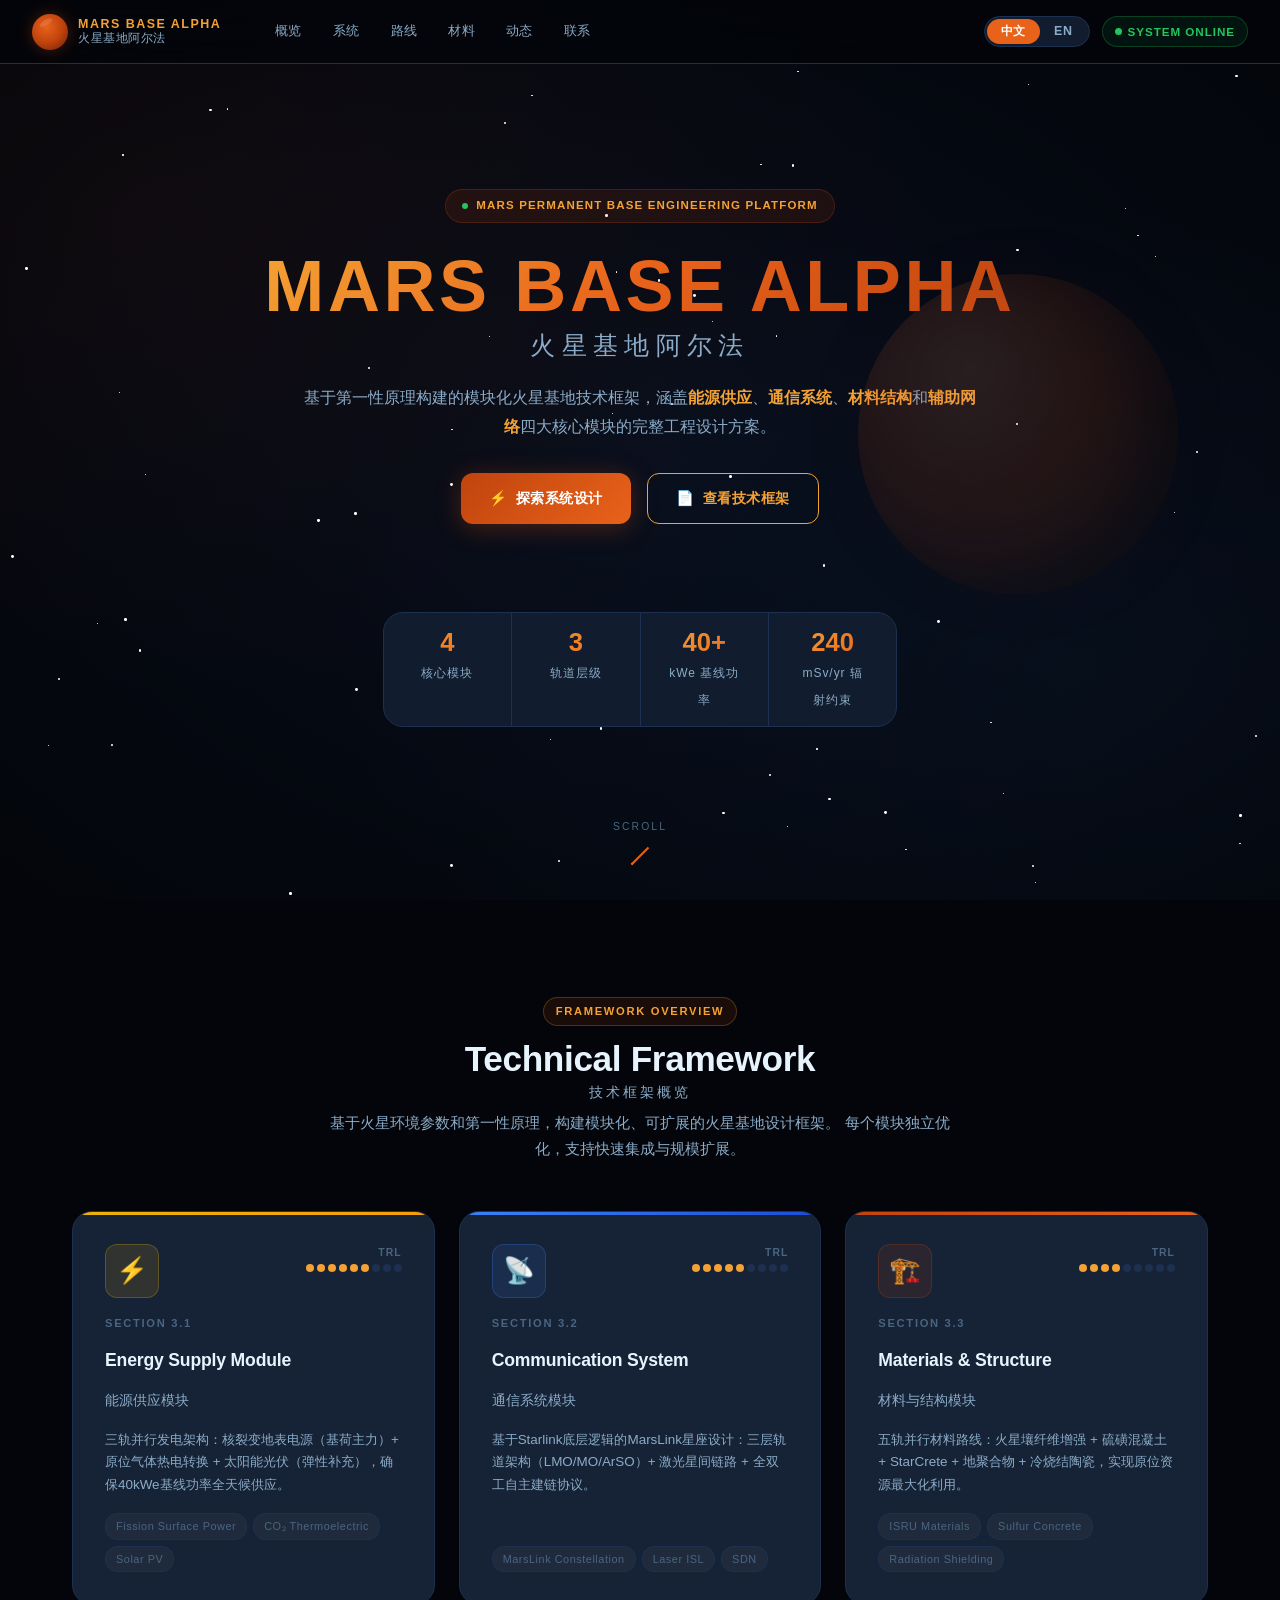
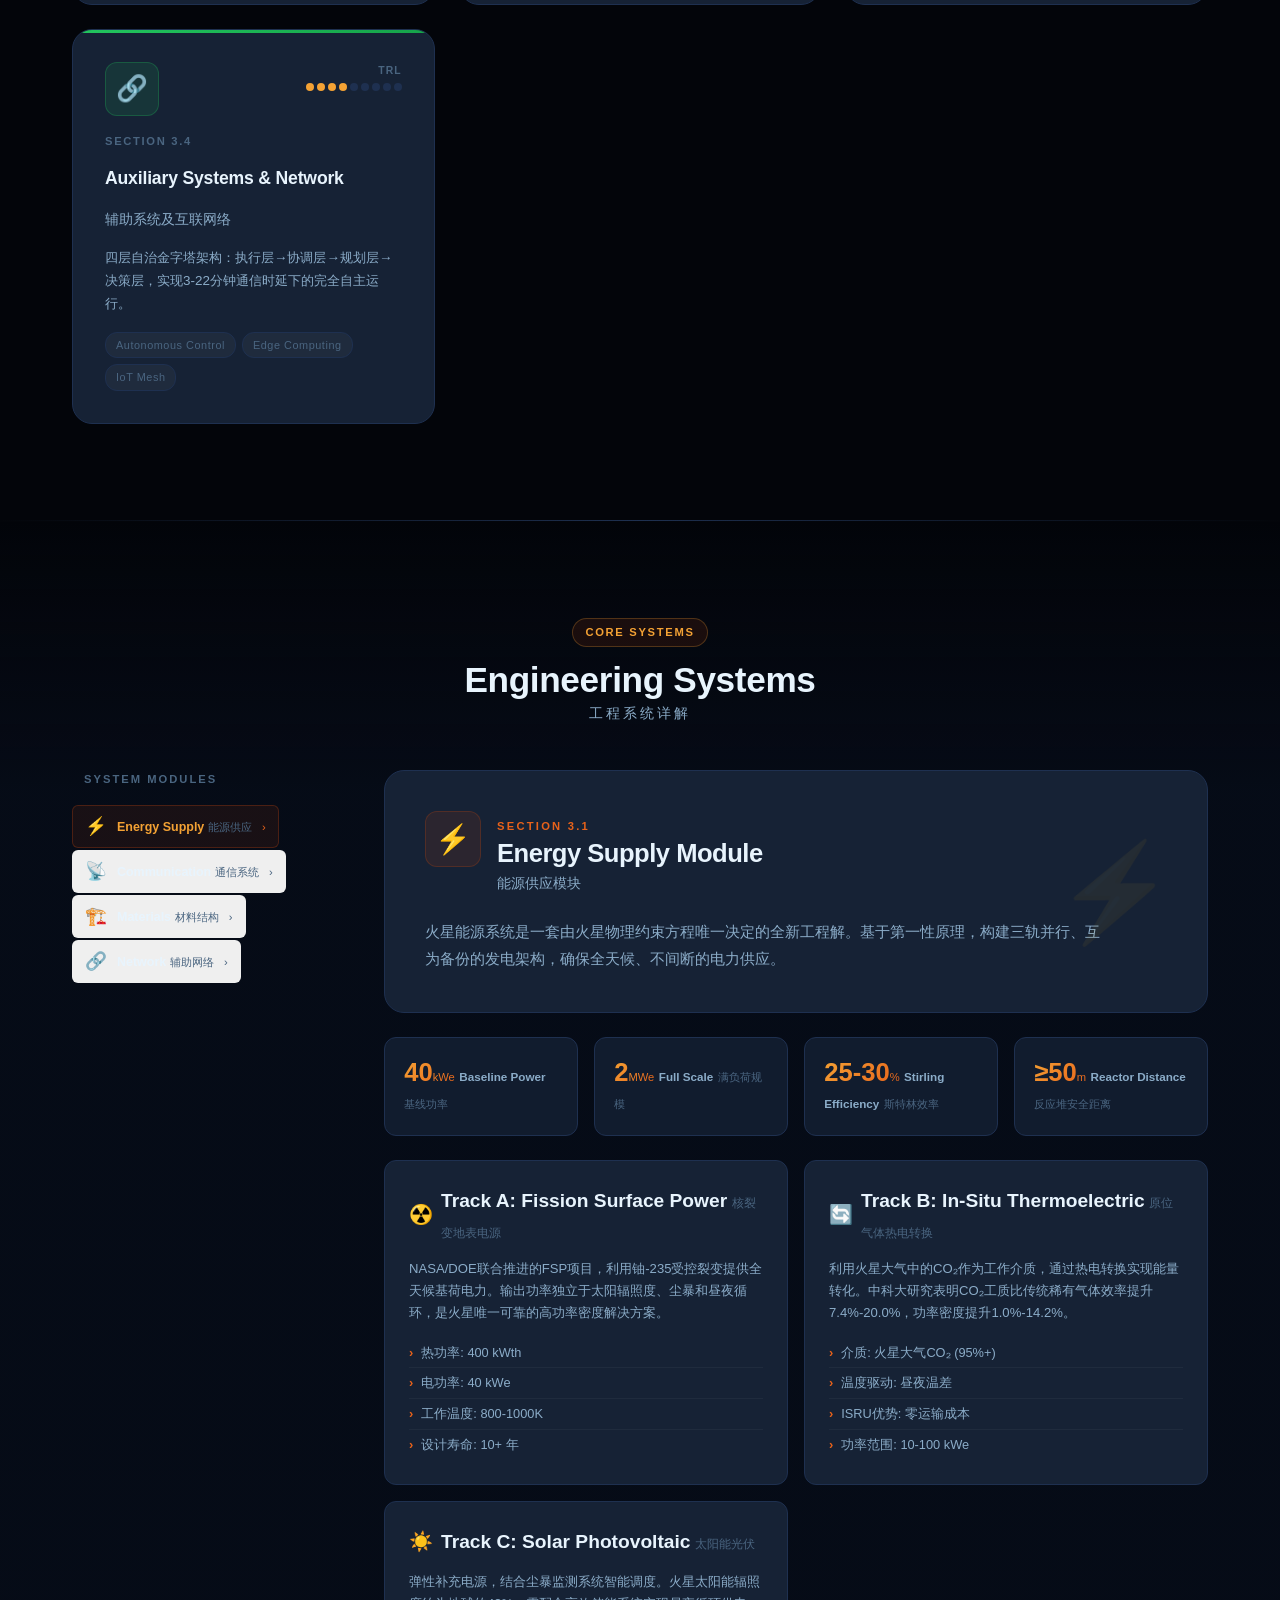
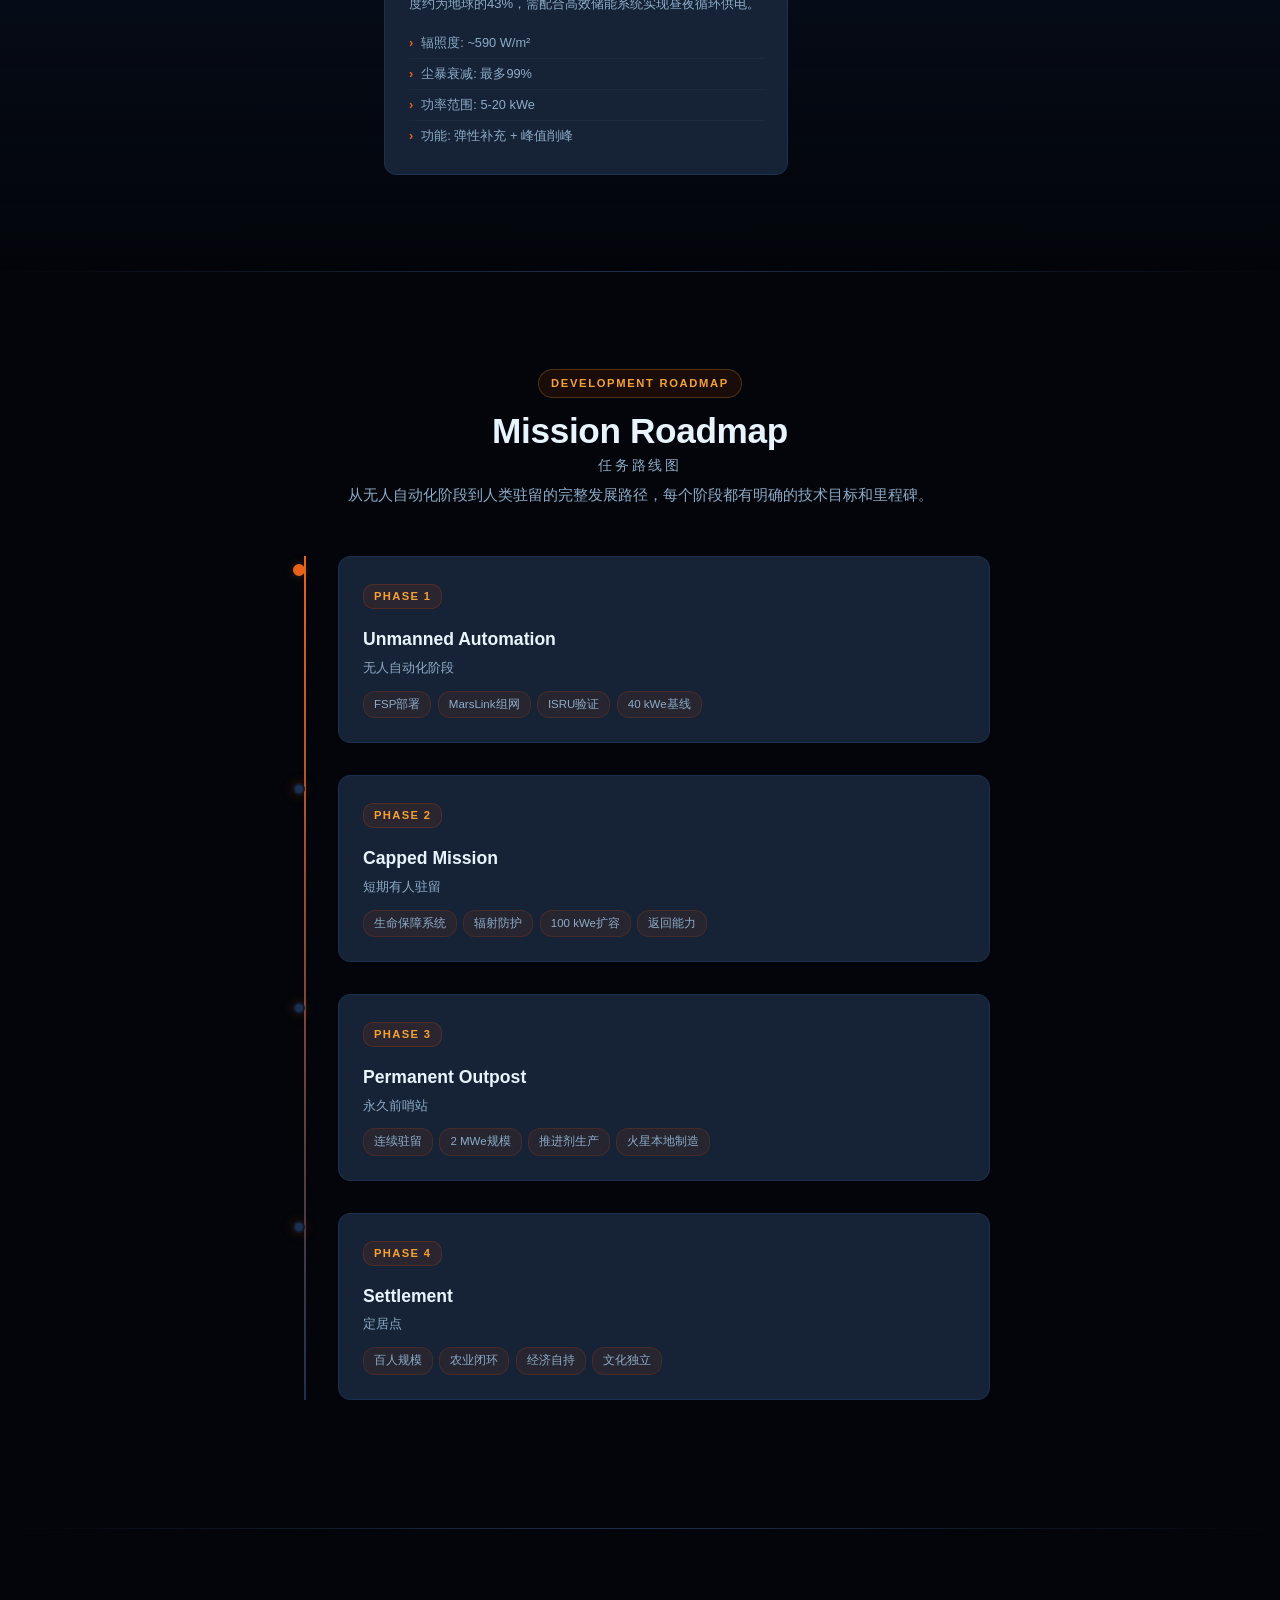
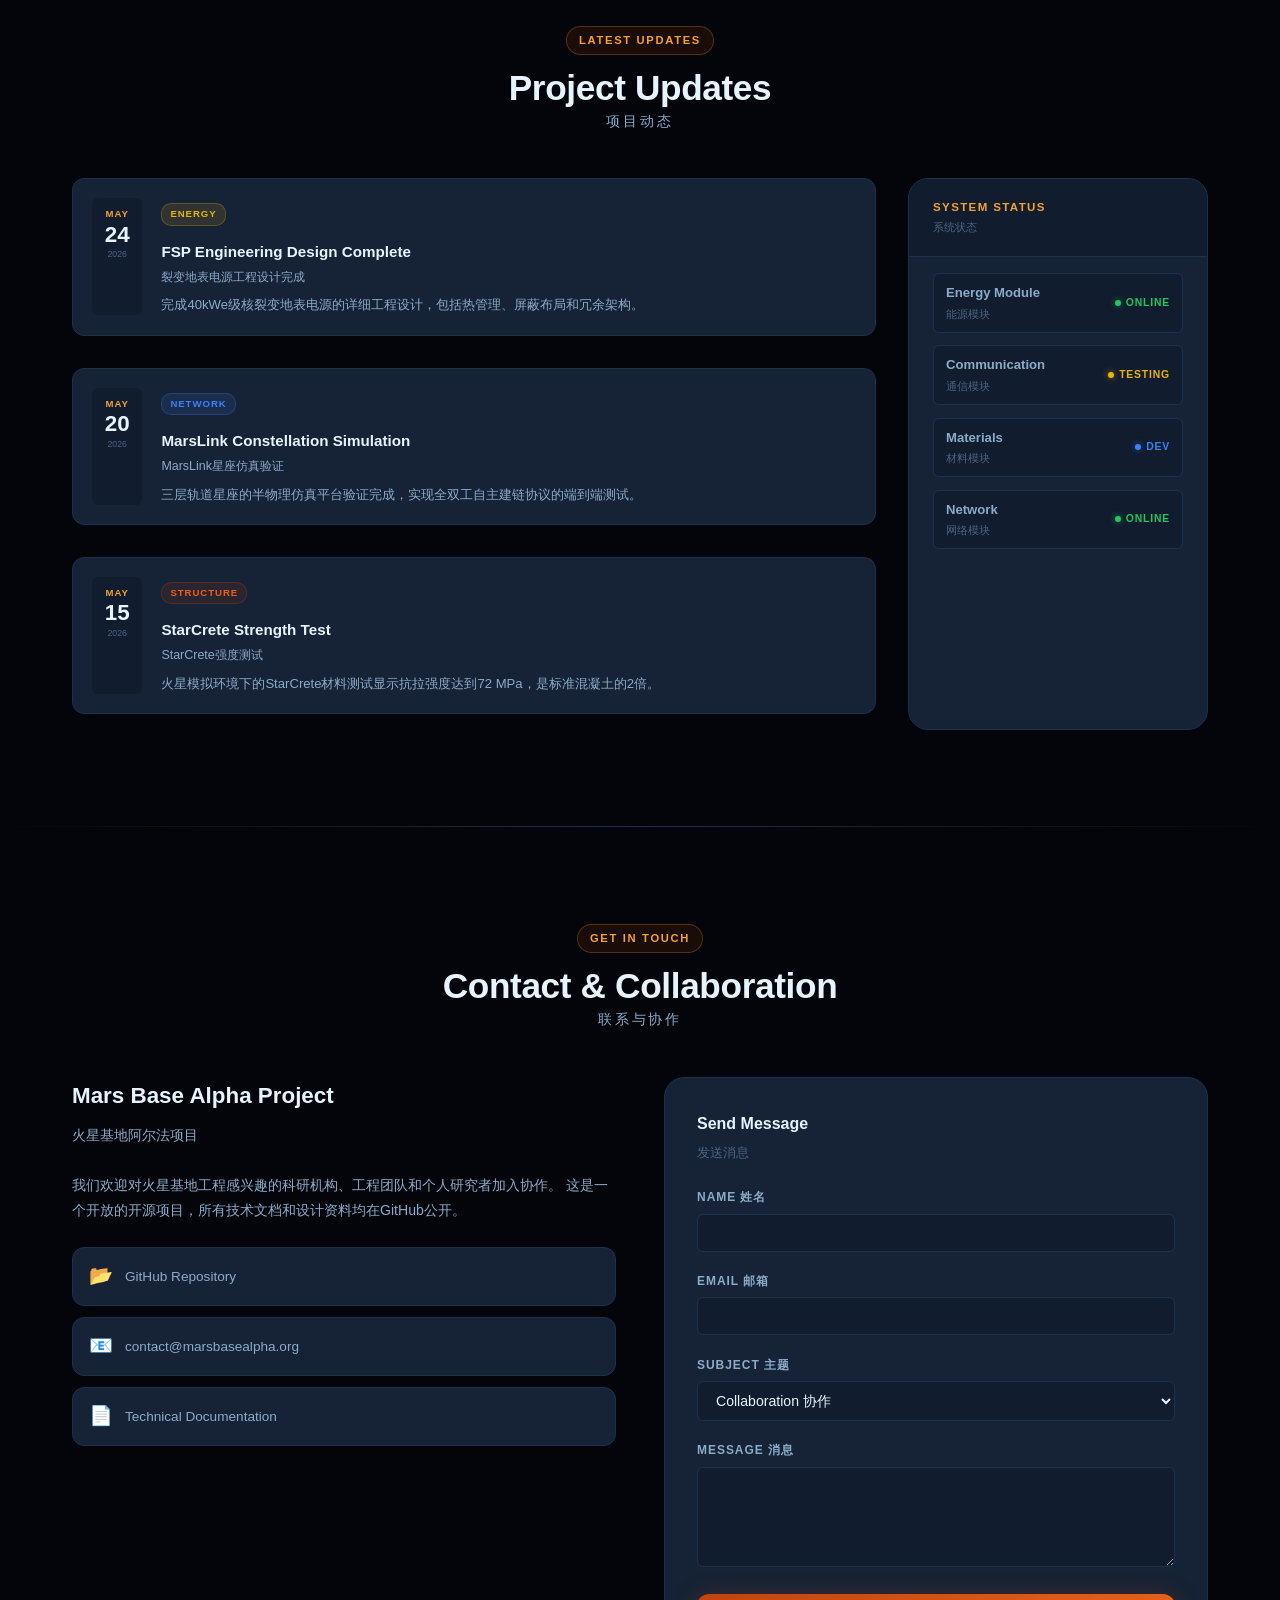
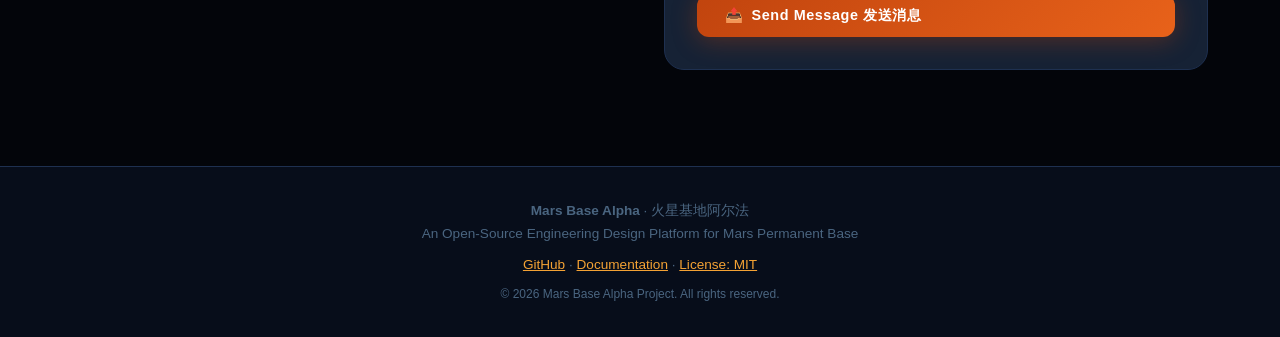
==== index.html @ 0e43d4ba "feat: Mars Base Alpha engineering platform - initial release - Full bilingual (CN/EN) website with l" ====
<!DOCTYPE html>
<html lang="zh-CN">
<head>
  <meta charset="UTF-8" />
  <meta name="viewport" content="width=device-width, initial-scale=1.0" />
  <title>Mars Base Alpha · 火星基地阿尔法 | Engineering Design Platform</title>
  <meta name="description" content="火星永久基地工程设计平台 | Mars Permanent Base Engineering Design Platform — Energy · Structure · Auxiliary Systems · Inter-Network" />
  
  <!-- Accessibility & SEO -->
  <meta name="theme-color" content="#c1440e" />
  <link rel="canonical" href="https://eugenewang126-afk.github.io/eugene-WANG/" />
  
  <!-- Styles -->
  <link rel="stylesheet" href="css/styles.css" />
  <link rel="stylesheet" href="css/responsive.css" />
  
  <!-- Open Graph -->
  <meta property="og:title" content="Mars Base Alpha · 火星基地阿尔法" />
  <meta property="og:description" content="火星永久基地工程设计平台 — 基于第一性原理的模块化技术框架" />
  <meta property="og:type" content="website" />
  <meta property="og:locale" content="zh_CN" />
</head>
<body>
  <!-- Skip Link for Accessibility -->
  <a href="#main-content" class="skip-link">跳转到主要内容</a>
  
  <!-- Stars Background Layer -->
  <div class="stars-layer" aria-hidden="true" id="stars-container"></div>
  
  <!-- Navigation -->
  <header>
    <nav id="navbar" role="navigation" aria-label="主导航">
      <a href="#" class="nav-logo" aria-label="Mars Base Alpha 首页">
        <div class="nav-logo-icon" aria-hidden="true"></div>
        <div class="nav-logo-text">
          <span class="nav-logo-en">Mars Base Alpha</span>
          <span class="nav-logo-zh">火星基地阿尔法</span>
        </div>
      </a>
      
      <div class="nav-links" role="menubar">
        <a href="#overview" class="nav-link active" role="menuitem">概览</a>
        <a href="#systems" class="nav-link" role="menuitem">系统</a>
        <a href="#roadmap" class="nav-link" role="menuitem">路线</a>
        <a href="#materials" class="nav-link" role="menuitem">材料</a>
        <a href="#updates" class="nav-link" role="menuitem">动态</a>
        <a href="#contact" class="nav-link" role="menuitem">联系</a>
      </div>
      
      <div class="nav-right">
        <div class="lang-toggle" role="group" aria-label="语言切换">
          <button class="lang-btn active" data-lang="zh" aria-pressed="true">中文</button>
          <button class="lang-btn" data-lang="en" aria-pressed="false">EN</button>
        </div>
        <div class="sys-status" role="status" aria-live="polite">
          <span class="status-dot" aria-hidden="true"></span>
          <span>SYSTEM ONLINE</span>
        </div>
      </div>
      
      <button class="mobile-menu-btn" aria-label="打开菜单" aria-expanded="false" aria-controls="mobile-menu">
        ☰
      </button>
    </nav>
  </header>
  
  <!-- Main Content -->
  <main id="main-content">
    
    <!-- Hero Section -->
    <section id="hero" aria-labelledby="hero-title">
      <div class="hero-mars-planet" aria-hidden="true"></div>
      
      <div class="hero-badge">
        <span class="hero-badge-dot" aria-hidden="true"></span>
        <span>Mars Permanent Base Engineering Platform</span>
      </div>
      
      <h1 id="hero-title" class="hero-title">
        <span class="hero-title-en">Mars Base Alpha</span>
        <span class="hero-title-zh">火星基地阿尔法</span>
      </h1>
      
      <p class="hero-subtitle">
        基于第一性原理构建的模块化火星基地技术框架，涵盖<strong>能源供应</strong>、<strong>通信系统</strong>、<strong>材料结构</strong>和<strong>辅助网络</strong>四大核心模块的完整工程设计方案。
      </p>
      
      <div class="hero-cta-group" role="group" aria-label="主要操作">
        <a href="#systems" class="btn-primary">
          <span aria-hidden="true">⚡</span> 探索系统设计
        </a>
        <a href="#overview" class="btn-secondary">
          <span aria-hidden="true">📄</span> 查看技术框架
        </a>
      </div>
      
      <div class="hero-stats" role="region" aria-label="关键数据">
        <div class="stat-item">
          <span class="stat-value">4</span>
          <span class="stat-label">核心模块</span>
        </div>
        <div class="stat-item">
          <span class="stat-value">3</span>
          <span class="stat-label">轨道层级</span>
        </div>
        <div class="stat-item">
          <span class="stat-value">40+</span>
          <span class="stat-label">kWe 基线功率</span>
        </div>
        <div class="stat-item">
          <span class="stat-value">240</span>
          <span class="stat-label">mSv/yr 辐射约束</span>
        </div>
      </div>
      
      <div class="scroll-hint" aria-hidden="true">
        <span>SCROLL</span>
        <div class="scroll-arrow"></div>
      </div>
    </section>
    
    <!-- Overview Section -->
    <section id="overview" aria-labelledby="overview-title">
      <div class="section-container">
        <header class="section-header">
          <span class="section-tag">Framework Overview</span>
          <h2 id="overview-title" class="section-title">
            <span class="en">Technical Framework</span>
            <span class="zh">技术框架概览</span>
          </h2>
          <p class="section-desc">
            基于火星环境参数和第一性原理，构建模块化、可扩展的火星基地设计框架。
            每个模块独立优化，支持快速集成与规模扩展。
          </p>
        </header>
        
        <div class="module-grid">
          <!-- Energy Module -->
          <article class="module-card" tabindex="0" style="--card-accent: linear-gradient(90deg, #eab308, #f59e0b); --card-glow: rgba(234, 179, 8, 0.08);">
            <div class="module-card-header">
              <div class="module-icon-wrap" style="--icon-bg: rgba(234, 179, 8, 0.12); --icon-border: rgba(234, 179, 8, 0.25);">
                <span aria-hidden="true">⚡</span>
              </div>
              <div class="module-trl">
                <span class="trl-label">TRL</span>
                <div class="trl-bar" aria-label="技术成熟度: 6/9">
                  <span class="trl-dot filled" aria-hidden="true"></span>
                  <span class="trl-dot filled" aria-hidden="true"></span>
                  <span class="trl-dot filled" aria-hidden="true"></span>
                  <span class="trl-dot filled" aria-hidden="true"></span>
                  <span class="trl-dot filled" aria-hidden="true"></span>
                  <span class="trl-dot filled" aria-hidden="true"></span>
                  <span class="trl-dot" aria-hidden="true"></span>
                  <span class="trl-dot" aria-hidden="true"></span>
                  <span class="trl-dot" aria-hidden="true"></span>
                </div>
              </div>
            </div>
            <span class="module-section-id">Section 3.1</span>
            <h3 class="module-title-en">Energy Supply Module</h3>
            <p class="module-title-zh">能源供应模块</p>
            <p class="module-desc">
              三轨并行发电架构：核裂变地表电源（基荷主力）+ 原位气体热电转换 + 太阳能光伏（弹性补充），确保40kWe基线功率全天候供应。
            </p>
            <div class="module-tags">
              <span class="module-tag">Fission Surface Power</span>
              <span class="module-tag">CO₂ Thermoelectric</span>
              <span class="module-tag">Solar PV</span>
            </div>
          </article>
          
          <!-- Communication Module -->
          <article class="module-card" tabindex="0" style="--card-accent: linear-gradient(90deg, #3b82f6, #1d4ed8); --card-glow: rgba(59, 130, 246, 0.08);">
            <div class="module-card-header">
              <div class="module-icon-wrap" style="--icon-bg: rgba(59, 130, 246, 0.12); --icon-border: rgba(59, 130, 246, 0.25);">
                <span aria-hidden="true">📡</span>
              </div>
              <div class="module-trl">
                <span class="trl-label">TRL</span>
                <div class="trl-bar" aria-label="技术成熟度: 5/9">
                  <span class="trl-dot filled" aria-hidden="true"></span>
                  <span class="trl-dot filled" aria-hidden="true"></span>
                  <span class="trl-dot filled" aria-hidden="true"></span>
                  <span class="trl-dot filled" aria-hidden="true"></span>
                  <span class="trl-dot filled" aria-hidden="true"></span>
                  <span class="trl-dot" aria-hidden="true"></span>
                  <span class="trl-dot" aria-hidden="true"></span>
                  <span class="trl-dot" aria-hidden="true"></span>
                  <span class="trl-dot" aria-hidden="true"></span>
                </div>
              </div>
            </div>
            <span class="module-section-id">Section 3.2</span>
            <h3 class="module-title-en">Communication System</h3>
            <p class="module-title-zh">通信系统模块</p>
            <p class="module-desc">
              基于Starlink底层逻辑的MarsLink星座设计：三层轨道架构（LMO/MO/ArSO）+ 激光星间链路 + 全双工自主建链协议。
            </p>
            <div class="module-tags">
              <span class="module-tag">MarsLink Constellation</span>
              <span class="module-tag">Laser ISL</span>
              <span class="module-tag">SDN</span>
            </div>
          </article>
          
          <!-- Materials Module -->
          <article class="module-card" tabindex="0" style="--card-accent: linear-gradient(90deg, #c1440e, #e8621a); --card-glow: rgba(193, 68, 14, 0.08);">
            <div class="module-card-header">
              <div class="module-icon-wrap" style="--icon-bg: rgba(193, 68, 14, 0.12); --icon-border: rgba(193, 68, 14, 0.25);">
                <span aria-hidden="true">🏗️</span>
              </div>
              <div class="module-trl">
                <span class="trl-label">TRL</span>
                <div class="trl-bar" aria-label="技术成熟度: 4/9">
                  <span class="trl-dot filled" aria-hidden="true"></span>
                  <span class="trl-dot filled" aria-hidden="true"></span>
                  <span class="trl-dot filled" aria-hidden="true"></span>
                  <span class="trl-dot filled" aria-hidden="true"></span>
                  <span class="trl-dot" aria-hidden="true"></span>
                  <span class="trl-dot" aria-hidden="true"></span>
                  <span class="trl-dot" aria-hidden="true"></span>
                  <span class="trl-dot" aria-hidden="true"></span>
                  <span class="trl-dot" aria-hidden="true"></span>
                </div>
              </div>
            </div>
            <span class="module-section-id">Section 3.3</span>
            <h3 class="module-title-en">Materials & Structure</h3>
            <p class="module-title-zh">材料与结构模块</p>
            <p class="module-desc">
              五轨并行材料路线：火星壤纤维增强 + 硫磺混凝土 + StarCrete + 地聚合物 + 冷烧结陶瓷，实现原位资源最大化利用。
            </p>
            <div class="module-tags">
              <span class="module-tag">ISRU Materials</span>
              <span class="module-tag">Sulfur Concrete</span>
              <span class="module-tag">Radiation Shielding</span>
            </div>
          </article>
          
          <!-- Auxiliary Systems Module -->
          <article class="module-card" tabindex="0" style="--card-accent: linear-gradient(90deg, #22c55e, #16a34a); --card-glow: rgba(34, 197, 94, 0.08);">
            <div class="module-card-header">
              <div class="module-icon-wrap" style="--icon-bg: rgba(34, 197, 94, 0.12); --icon-border: rgba(34, 197, 94, 0.25);">
                <span aria-hidden="true">🔗</span>
              </div>
              <div class="module-trl">
                <span class="trl-label">TRL</span>
                <div class="trl-bar" aria-label="技术成熟度: 4/9">
                  <span class="trl-dot filled" aria-hidden="true"></span>
                  <span class="trl-dot filled" aria-hidden="true"></span>
                  <span class="trl-dot filled" aria-hidden="true"></span>
                  <span class="trl-dot filled" aria-hidden="true"></span>
                  <span class="trl-dot" aria-hidden="true"></span>
                  <span class="trl-dot" aria-hidden="true"></span>
                  <span class="trl-dot" aria-hidden="true"></span>
                  <span class="trl-dot" aria-hidden="true"></span>
                  <span class="trl-dot" aria-hidden="true"></span>
                </div>
              </div>
            </div>
            <span class="module-section-id">Section 3.4</span>
            <h3 class="module-title-en">Auxiliary Systems & Network</h3>
            <p class="module-title-zh">辅助系统及互联网络</p>
            <p class="module-desc">
              四层自治金字塔架构：执行层→协调层→规划层→决策层，实现3-22分钟通信时延下的完全自主运行。
            </p>
            <div class="module-tags">
              <span class="module-tag">Autonomous Control</span>
              <span class="module-tag">Edge Computing</span>
              <span class="module-tag">IoT Mesh</span>
            </div>
          </article>
        </div>
      </div>
    </section>
    
    <hr class="section-divider" aria-hidden="true" />
    
    <!-- Systems Section -->
    <section id="systems" aria-labelledby="systems-title">
      <div class="section-container">
        <header class="section-header">
          <span class="section-tag">Core Systems</span>
          <h2 id="systems-title" class="section-title">
            <span class="en">Engineering Systems</span>
            <span class="zh">工程系统详解</span>
          </h2>
        </header>
        
        <div class="systems-layout">
          <!-- Systems Navigation -->
          <nav class="systems-nav" aria-label="系统导航">
            <h3 class="sys-nav-title">SYSTEM MODULES</h3>
            <button class="sys-nav-item active" data-panel="energy" aria-current="true">
              <span class="sys-nav-icon" aria-hidden="true">⚡</span>
              <div class="sys-nav-text">
                <span class="sys-nav-name-en">Energy Supply</span>
                <span class="sys-nav-name-zh">能源供应</span>
              </div>
              <span class="sys-panel-arrow" aria-hidden="true">›</span>
            </button>
            <button class="sys-nav-item" data-panel="communication">
              <span class="sys-nav-icon" aria-hidden="true">📡</span>
              <div class="sys-nav-text">
                <span class="sys-nav-name-en">Communication</span>
                <span class="sys-nav-name-zh">通信系统</span>
              </div>
              <span class="sys-panel-arrow" aria-hidden="true">›</span>
            </button>
            <button class="sys-nav-item" data-panel="materials">
              <span class="sys-nav-icon" aria-hidden="true">🏗️</span>
              <div class="sys-nav-text">
                <span class="sys-nav-name-en">Materials</span>
                <span class="sys-nav-name-zh">材料结构</span>
              </div>
              <span class="sys-panel-arrow" aria-hidden="true">›</span>
            </button>
            <button class="sys-nav-item" data-panel="network">
              <span class="sys-nav-icon" aria-hidden="true">🔗</span>
              <div class="sys-nav-text">
                <span class="sys-nav-name-en">Network</span>
                <span class="sys-nav-name-zh">辅助网络</span>
              </div>
              <span class="sys-panel-arrow" aria-hidden="true">›</span>
            </button>
          </nav>
          
          <!-- Systems Content -->
          <div class="sys-content-area">
            
            <!-- Energy Panel -->
            <article id="panel-energy" class="sys-panel active" aria-labelledby="panel-energy-title">
              <div class="sys-panel-hero" data-icon="⚡">
                <div class="sys-panel-title-row">
                  <div class="sys-panel-icon" aria-hidden="true">⚡</div>
                  <div class="sys-panel-title-text">
                    <span class="panel-section">Section 3.1</span>
                    <h2 id="panel-energy-title">Energy Supply Module</h2>
                    <p class="panel-zh">能源供应模块</p>
                  </div>
                </div>
                <p class="sys-panel-desc">
                  火星能源系统是一套由火星物理约束方程唯一决定的全新工程解。基于第一性原理，构建三轨并行、互为备份的发电架构，确保全天候、不间断的电力供应。
                </p>
              </div>
              
              <div class="metrics-strip" role="region" aria-label="关键指标">
                <div class="metric-card">
                  <span class="metric-value">40<span class="metric-unit">kWe</span></span>
                  <span class="metric-label-en">Baseline Power</span>
                  <span class="metric-label-zh">基线功率</span>
                </div>
                <div class="metric-card">
                  <span class="metric-value">2<span class="metric-unit">MWe</span></span>
                  <span class="metric-label-en">Full Scale</span>
                  <span class="metric-label-zh">满负荷规模</span>
                </div>
                <div class="metric-card">
                  <span class="metric-value">25-30<span class="metric-unit">%</span></span>
                  <span class="metric-label-en">Stirling Efficiency</span>
                  <span class="metric-label-zh">斯特林效率</span>
                </div>
                <div class="metric-card">
                  <span class="metric-value">≥50<span class="metric-unit">m</span></span>
                  <span class="metric-label-en">Reactor Distance</span>
                  <span class="metric-label-zh">反应堆安全距离</span>
                </div>
              </div>
              
              <div class="sub-cards">
                <article class="sub-card">
                  <div class="sub-card-title">
                    <span aria-hidden="true">☢️</span>
                    <div class="sub-card-title-text">
                      <span class="en">Track A: Fission Surface Power</span>
                      <span class="zh">核裂变地表电源</span>
                    </div>
                  </div>
                  <p class="sub-card-body">
                    NASA/DOE联合推进的FSP项目，利用铀-235受控裂变提供全天候基荷电力。输出功率独立于太阳辐照度、尘暴和昼夜循环，是火星唯一可靠的高功率密度解决方案。
                  </p>
                  <ul class="sub-card-list">
                    <li>热功率: 400 kWth</li>
                    <li>电功率: 40 kWe</li>
                    <li>工作温度: 800-1000K</li>
                    <li>设计寿命: 10+ 年</li>
                  </ul>
                </article>
                
                <article class="sub-card">
                  <div class="sub-card-title">
                    <span aria-hidden="true">🔄</span>
                    <div class="sub-card-title-text">
                      <span class="en">Track B: In-Situ Thermoelectric</span>
                      <span class="zh">原位气体热电转换</span>
                    </div>
                  </div>
                  <p class="sub-card-body">
                    利用火星大气中的CO₂作为工作介质，通过热电转换实现能量转化。中科大研究表明CO₂工质比传统稀有气体效率提升7.4%-20.0%，功率密度提升1.0%-14.2%。
                  </p>
                  <ul class="sub-card-list">
                    <li>介质: 火星大气CO₂ (95%+)</li>
                    <li>温度驱动: 昼夜温差</li>
                    <li>ISRU优势: 零运输成本</li>
                    <li>功率范围: 10-100 kWe</li>
                  </ul>
                </article>
                
                <article class="sub-card">
                  <div class="sub-card-title">
                    <span aria-hidden="true">☀️</span>
                    <div class="sub-card-title-text">
                      <span class="en">Track C: Solar Photovoltaic</span>
                      <span class="zh">太阳能光伏</span>
                    </div>
                  </div>
                  <p class="sub-card-body">
                    弹性补充电源，结合尘暴监测系统智能调度。火星太阳能辐照度约为地球的43%，需配合高效储能系统实现昼夜循环供电。
                  </p>
                  <ul class="sub-card-list">
                    <li>辐照度: ~590 W/m²</li>
                    <li>尘暴衰减: 最多99%</li>
                    <li>功率范围: 5-20 kWe</li>
                    <li>功能: 弹性补充 + 峰值削峰</li>
                  </ul>
                </article>
              </div>
            </article>
            
            <!-- Communication Panel -->
            <article id="panel-communication" class="sys-panel" aria-labelledby="panel-comm-title" hidden>
              <div class="sys-panel-hero" data-icon="📡">
                <div class="sys-panel-title-row">
                  <div class="sys-panel-icon" aria-hidden="true">📡</div>
                  <div class="sys-panel-title-text">
                    <span class="panel-section">Section 3.2</span>
                    <h2 id="panel-comm-title">Communication System</h2>
                    <p class="panel-zh">通信系统模块</p>
                  </div>
                </div>
                <p class="sys-panel-desc">
                  基于Starlink技术底层逻辑的MarsLink星座设计，重新定义火星空间网络的工程范式。大规模部署摊薄成本、激光星间链路消灭地面基站依赖、SDN软件定义网络实现动态自愈。
                </p>
              </div>
              
              <div class="metrics-strip">
                <div class="metric-card">
                  <span class="metric-value">3<span class="metric-unit">层</span></span>
                  <span class="metric-label-en">Orbit Shells</span>
                  <span class="metric-label-zh">轨道层级</span>
                </div>
                <div class="metric-card">
                  <span class="metric-value">17,032<span class="metric-unit">km</span></span>
                  <span class="metric-label-en">AreoStationary</span>
                  <span class="metric-label-zh">火星静止轨道</span>
                </div>
                <div class="metric-card">
                  <span class="metric-value">3-22<span class="metric-unit">min</span></span>
                  <span class="metric-label-en">Earth-Mars Delay</span>
                  <span class="metric-label-zh">地火时延</span>
                </div>
                <div class="metric-card">
                  <span class="metric-value">112-128<span class="metric-unit">min</span></span>
                  <span class="metric-label-en">LMO Period</span>
                  <span class="metric-label-zh">低轨周期</span>
                </div>
              </div>
              
              <div class="sub-cards">
                <article class="sub-card">
                  <div class="sub-card-title">
                    <span aria-hidden="true">🛰️</span>
                    <div class="sub-card-title-text">
                      <span class="en">Shell-3: AreoStationary (ArSO)</span>
                      <span class="zh">火星静止轨道层</span>
                    </div>
                  </div>
                  <p class="sub-card-body">
                    轨道高度17,032km，3颗卫星均匀分布实现全球覆盖。主要功能：地火激光通信中继 + 全球广播。
                  </p>
                </article>
                
                <article class="sub-card">
                  <div class="sub-card-title">
                    <span aria-hidden="true">🔗</span>
                    <div class="sub-card-title-text">
                      <span class="en">Laser Inter-Satellite Links</span>
                      <span class="zh">激光星间链路</span>
                    </div>
                  </div>
                  <p class="sub-card-body">
                    消灭地面基站依赖，实现卫星间的直接高速通信。在火星无GPS基础设施的环境下，构建完全自主的空间网络骨干。
                  </p>
                </article>
                
                <article class="sub-card">
                  <div class="sub-card-title">
                    <span aria-hidden="true">🌐</span>
                    <div class="sub-card-title-text">
                      <span class="en">SDN Self-Healing Network</span>
                      <span class="zh">SDN自愈网络</span>
                    </div>
                  </div>
                  <p class="sub-card-body">
                    软件定义网络实现动态路由、故障自愈。适应火星环境的不确定性（尘暴遮挡、节点失效），确保通信链路鲁棒性。
                  </p>
                </article>
              </div>
            </article>
            
            <!-- Materials Panel -->
            <article id="panel-materials" class="sys-panel" aria-labelledby="panel-mat-title" hidden>
              <div class="sys-panel-hero" data-icon="🏗️">
                <div class="sys-panel-title-row">
                  <div class="sys-panel-icon" aria-hidden="true">🏗️</div>
                  <div class="sys-panel-title-text">
                    <span class="panel-section">Section 3.3</span>
                    <h2 id="panel-mat-title">Materials & Structure</h2>
                    <p class="panel-zh">材料与结构模块</p>
                  </div>
                </div>
                <p class="sys-panel-desc">
                  火星材料与结构系统由火星物理化学环境方程唯一决定。重力0.38g、大气压610Pa、辐射剂量240mSv/yr和温差>80°C/Sol共同约束下的最优解。
                </p>
              </div>
              
              <div class="metrics-strip">
                <div class="metric-card">
                  <span class="metric-value">0.38<span class="metric-unit">g</span></span>
                  <span class="metric-label-en">Mars Gravity</span>
                  <span class="metric-label-zh">火星重力</span>
                </div>
                <div class="metric-card">
                  <span class="metric-value">610<span class="metric-unit">Pa</span></span>
                  <span class="metric-label-en">Atmospheric Pressure</span>
                  <span class="metric-label-zh">大气压</span>
                </div>
                <div class="metric-card">
                  <span class="metric-value">≥2<span class="metric-unit">m</span></span>
                  <span class="metric-label-en">Regolith Shielding</span>
                  <span class="metric-label-zh">壤屏蔽厚度</span>
                </div>
                <div class="metric-card">
                  <span class="metric-value">>80<span class="metric-unit">°C</span></span>
                  <span class="metric-label-en">Daily Temperature Range</span>
                  <span class="metric-label-zh">昼夜温差</span>
                </div>
              </div>
              
              <div class="sub-cards">
                <article class="sub-card">
                  <div class="sub-card-title">
                    <span aria-hidden="true">🧱</span>
                    <div class="sub-card-title-text">
                      <span class="en">Track M1: Regolith Fiber</span>
                      <span class="zh">火星壤纤维增强</span>
                    </div>
                  </div>
                  <p class="sub-card-body">利用火星壤中的硅酸盐矿物制造纤维增强材料，提升结构强度。</p>
                </article>
                
                <article class="sub-card">
                  <div class="sub-card-title">
                    <span aria-hidden="true">🟡</span>
                    <div class="sub-card-title-text">
                      <span class="en">Track M2: Sulfur Concrete</span>
                      <span class="zh">硫磺混凝土</span>
                    </div>
                  </div>
                  <p class="sub-card-body">利用火星大气中的硫元素，制造无水混凝土，适应火星干旱环境。</p>
                </article>
                
                <article class="sub-card">
                  <div class="sub-card-title">
                    <span aria-hidden="true">🥔</span>
                    <div class="sub-card-title-text">
                      <span class="en">Track M3: StarCrete</span>
                      <span class="zh">StarCrete辅助胶结</span>
                    </div>
                  </div>
                  <p class="sub-card-body">基于淀粉粘合剂的火星混凝土方案，强度是普通混凝土的2倍。</p>
                </article>
              </div>
            </article>
            
            <!-- Network Panel -->
            <article id="panel-network" class="sys-panel" aria-labelledby="panel-net-title" hidden>
              <div class="sys-panel-hero" data-icon="🔗">
                <div class="sys-panel-title-row">
                  <div class="sys-panel-icon" aria-hidden="true">🔗</div>
                  <div class="sys-panel-title-text">
                    <span class="panel-section">Section 3.4</span>
                    <h2 id="panel-net-title">Auxiliary Systems & Network</h2>
                    <p class="panel-zh">辅助系统及互联网络</p>
                  </div>
                </div>
                <p class="sys-panel-desc">
                  四层自治金字塔架构：执行层→协调层→规划层→决策层。在通信时延3-22分钟、无GPS基础设施、GCR辐射持续轰击、能源极度有限四重边界下，实现完全自主感知、自主决策、自主执行。
                </p>
              </div>
              
              <div class="metrics-strip">
                <div class="metric-card">
                  <span class="metric-value">4<span class="metric-unit">层</span></span>
                  <span class="metric-label-en">Autonomy Layers</span>
                  <span class="metric-label-zh">自治层级</span>
                </div>
                <div class="metric-card">
                  <span class="metric-value">ms-s<span class="metric-unit"></span></span>
                  <span class="metric-label-en">Response Time</span>
                  <span class="metric-label-zh">响应时间</span>
                </div>
                <div class="metric-card">
                  <span class="metric-value">100<span class="metric-unit">%</span></span>
                  <span class="metric-label-en">Autonomous Rate</span>
                  <span class="metric-label-zh">自主率</span>
                </div>
                <div class="metric-card">
                  <span class="metric-value">Edge<span class="metric-unit"></span></span>
                  <span class="metric-label-en">Computing Model</span>
                  <span class="metric-label-zh">计算模型</span>
                </div>
              </div>
              
              <div class="sub-cards">
                <article class="sub-card">
                  <div class="sub-card-title">
                    <span aria-hidden="true">⚙️</span>
                    <div class="sub-card-title-text">
                      <span class="en">Layer 1: Execution</span>
                      <span class="zh">执行层</span>
                    </div>
                  </div>
                  <p class="sub-card-body">传感器、执行器、控制器。毫秒级响应，确定性执行。</p>
                </article>
                
                <article class="sub-card">
                  <div class="sub-card-title">
                    <span aria-hidden="true">🔄</span>
                    <div class="sub-card-title-text">
                      <span class="en">Layer 2: Coordination</span>
                      <span class="zh">协调层</span>
                    </div>
                  </div>
                  <p class="sub-card-body">子系统协调、资源调度。秒级响应，优化分配。</p>
                </article>
                
                <article class="sub-card">
                  <div class="sub-card-title">
                    <span aria-hidden="true">📊</span>
                    <div class="sub-card-title-text">
                      <span class="en">Layer 3: Planning</span>
                      <span class="zh">规划层</span>
                    </div>
                  </div>
                  <p class="sub-card-body">任务规划、路径优化。分钟级响应，AI辅助决策。</p>
                </article>
                
                <article class="sub-card">
                  <div class="sub-card-title">
                    <span aria-hidden="true">🧠</span>
                    <div class="sub-card-title-text">
                      <span class="en">Layer 4: Decision</span>
                      <span class="zh">决策层</span>
                    </div>
                  </div>
                  <p class="sub-card-body">战略决策、异常处理。小时级响应，人机协同。</p>
                </article>
              </div>
            </article>
            
          </div>
        </div>
      </div>
    </section>
    
    <hr class="section-divider" aria-hidden="true" />
    
    <!-- Roadmap Section -->
    <section id="roadmap" aria-labelledby="roadmap-title">
      <div class="section-container">
        <header class="section-header">
          <span class="section-tag">Development Roadmap</span>
          <h2 id="roadmap-title" class="section-title">
            <span class="en">Mission Roadmap</span>
            <span class="zh">任务路线图</span>
          </h2>
          <p class="section-desc">
            从无人自动化阶段到人类驻留的完整发展路径，每个阶段都有明确的技术目标和里程碑。
          </p>
        </header>
        
        <div class="timeline" role="list">
          <article class="timeline-item" role="listitem">
            <div class="timeline-dot active" aria-hidden="true"></div>
            <div class="timeline-card">
              <span class="timeline-phase">Phase 1</span>
              <h3 class="timeline-title">Unmanned Automation</h3>
              <p class="timeline-title-zh">无人自动化阶段</p>
              <div class="timeline-items">
                <span class="timeline-chip">FSP部署</span>
                <span class="timeline-chip">MarsLink组网</span>
                <span class="timeline-chip">ISRU验证</span>
                <span class="timeline-chip">40 kWe基线</span>
              </div>
            </div>
          </article>
          
          <article class="timeline-item" role="listitem">
            <div class="timeline-dot" aria-hidden="true"></div>
            <div class="timeline-card">
              <span class="timeline-phase">Phase 2</span>
              <h3 class="timeline-title">Capped Mission</h3>
              <p class="timeline-title-zh">短期有人驻留</p>
              <div class="timeline-items">
                <span class="timeline-chip">生命保障系统</span>
                <span class="timeline-chip">辐射防护</span>
                <span class="timeline-chip">100 kWe扩容</span>
                <span class="timeline-chip">返回能力</span>
              </div>
            </div>
          </article>
          
          <article class="timeline-item" role="listitem">
            <div class="timeline-dot" aria-hidden="true"></div>
            <div class="timeline-card">
              <span class="timeline-phase">Phase 3</span>
              <h3 class="timeline-title">Permanent Outpost</h3>
              <p class="timeline-title-zh">永久前哨站</p>
              <div class="timeline-items">
                <span class="timeline-chip">连续驻留</span>
                <span class="timeline-chip">2 MWe规模</span>
                <span class="timeline-chip">推进剂生产</span>
                <span class="timeline-chip">火星本地制造</span>
              </div>
            </div>
          </article>
          
          <article class="timeline-item" role="listitem">
            <div class="timeline-dot" aria-hidden="true"></div>
            <div class="timeline-card">
              <span class="timeline-phase">Phase 4</span>
              <h3 class="timeline-title">Settlement</h3>
              <p class="timeline-title-zh">定居点</p>
              <div class="timeline-items">
                <span class="timeline-chip">百人规模</span>
                <span class="timeline-chip">农业闭环</span>
                <span class="timeline-chip">经济自持</span>
                <span class="timeline-chip">文化独立</span>
              </div>
            </div>
          </article>
        </div>
      </div>
    </section>
    
    <hr class="section-divider" aria-hidden="true" />
    
    <!-- Updates Section -->
    <section id="updates" aria-labelledby="updates-title">
      <div class="section-container">
        <header class="section-header">
          <span class="section-tag">Latest Updates</span>
          <h2 id="updates-title" class="section-title">
            <span class="en">Project Updates</span>
            <span class="zh">项目动态</span>
          </h2>
        </header>
        
        <div class="updates-grid">
          <div class="update-feed" role="feed" aria-labelledby="updates-title">
            <article class="update-card" role="article">
              <div class="update-date">
                <span class="update-month">MAY</span>
                <span class="update-day">24</span>
                <span class="update-year">2026</span>
              </div>
              <div class="update-content">
                <span class="update-category cat-energy">ENERGY</span>
                <h3 class="update-title-en">FSP Engineering Design Complete</h3>
                <p class="update-title-zh">裂变地表电源工程设计完成</p>
                <p class="update-summary">完成40kWe级核裂变地表电源的详细工程设计，包括热管理、屏蔽布局和冗余架构。</p>
              </div>
            </article>
            
            <article class="update-card" role="article">
              <div class="update-date">
                <span class="update-month">MAY</span>
                <span class="update-day">20</span>
                <span class="update-year">2026</span>
              </div>
              <div class="update-content">
                <span class="update-category cat-network">NETWORK</span>
                <h3 class="update-title-en">MarsLink Constellation Simulation</h3>
                <p class="update-title-zh">MarsLink星座仿真验证</p>
                <p class="update-summary">三层轨道星座的半物理仿真平台验证完成，实现全双工自主建链协议的端到端测试。</p>
              </div>
            </article>
            
            <article class="update-card" role="article">
              <div class="update-date">
                <span class="update-month">MAY</span>
                <span class="update-day">15</span>
                <span class="update-year">2026</span>
              </div>
              <div class="update-content">
                <span class="update-category cat-structure">STRUCTURE</span>
                <h3 class="update-title-en">StarCrete Strength Test</h3>
                <p class="update-title-zh">StarCrete强度测试</p>
                <p class="update-summary">火星模拟环境下的StarCrete材料测试显示抗拉强度达到72 MPa，是标准混凝土的2倍。</p>
              </div>
            </article>
          </div>
          
          <aside class="sidebar-panel" aria-label="系统状态">
            <div class="sidebar-header">
              <h3 class="sidebar-header-title">SYSTEM STATUS</h3>
              <p class="sidebar-header-zh">系统状态</p>
            </div>
            <div class="sidebar-body">
              <div class="sys-status-list" role="list">
                <div class="sys-status-item" role="listitem">
                  <div>
                    <span class="sys-status-name">Energy Module</span>
                    <span class="sys-status-zh">能源模块</span>
                  </div>
                  <span class="status-badge status-online">
                    <span class="dot" aria-hidden="true"></span> ONLINE
                  </span>
                </div>
                <div class="sys-status-item" role="listitem">
                  <div>
                    <span class="sys-status-name">Communication</span>
                    <span class="sys-status-zh">通信模块</span>
                  </div>
                  <span class="status-badge status-testing">
                    <span class="dot" aria-hidden="true"></span> TESTING
                  </span>
                </div>
                <div class="sys-status-item" role="listitem">
                  <div>
                    <span class="sys-status-name">Materials</span>
                    <span class="sys-status-zh">材料模块</span>
                  </div>
                  <span class="status-badge status-dev">
                    <span class="dot" aria-hidden="true"></span> DEV
                  </span>
                </div>
                <div class="sys-status-item" role="listitem">
                  <div>
                    <span class="sys-status-name">Network</span>
                    <span class="sys-status-zh">网络模块</span>
                  </div>
                  <span class="status-badge status-online">
                    <span class="dot" aria-hidden="true"></span> ONLINE
                  </span>
                </div>
              </div>
            </div>
          </aside>
        </div>
      </div>
    </section>
    
    <hr class="section-divider" aria-hidden="true" />
    
    <!-- Contact Section -->
    <section id="contact" aria-labelledby="contact-title">
      <div class="section-container">
        <header class="section-header">
          <span class="section-tag">Get In Touch</span>
          <h2 id="contact-title" class="section-title">
            <span class="en">Contact & Collaboration</span>
            <span class="zh">联系与协作</span>
          </h2>
        </header>
        
        <div class="contact-grid">
          <div class="contact-info">
            <h3>Mars Base Alpha Project</h3>
            <p class="zh">火星基地阿尔法项目</p>
            <p>
              我们欢迎对火星基地工程感兴趣的科研机构、工程团队和个人研究者加入协作。
              这是一个开放的开源项目，所有技术文档和设计资料均在GitHub公开。
            </p>
            <div class="contact-links">
              <a href="https://github.com/eugenewang126-afk/eugene-WANG" class="contact-link-item">
                <span class="contact-link-icon" aria-hidden="true">📂</span>
                <span>GitHub Repository</span>
              </a>
              <a href="mailto:contact@marsbasealpha.org" class="contact-link-item">
                <span class="contact-link-icon" aria-hidden="true">📧</span>
                <span>contact@marsbasealpha.org</span>
              </a>
              <a href="#" class="contact-link-item">
                <span class="contact-link-icon" aria-hidden="true">📄</span>
                <span>Technical Documentation</span>
              </a>
            </div>
          </div>
          
          <form class="contact-form" action="#" method="post" aria-label="联系表单">
            <h4 class="form-title">Send Message</h4>
            <p class="form-title-zh">发送消息</p>
            
            <div class="form-group">
              <label for="name" class="form-label">Name 姓名</label>
              <input type="text" id="name" name="name" class="form-input" required aria-required="true" />
            </div>
            
            <div class="form-group">
              <label for="email" class="form-label">Email 邮箱</label>
              <input type="email" id="email" name="email" class="form-input" required aria-required="true" />
            </div>
            
            <div class="form-group">
              <label for="subject" class="form-label">Subject 主题</label>
              <select id="subject" name="subject" class="form-select">
                <option value="collaboration">Collaboration 协作</option>
                <option value="technical">Technical Question 技术问题</option>
                <option value="feedback">Feedback 反馈</option>
                <option value="other">Other 其他</option>
              </select>
            </div>
            
            <div class="form-group">
              <label for="message" class="form-label">Message 消息</label>
              <textarea id="message" name="message" class="form-textarea" rows="4" required aria-required="true"></textarea>
            </div>
            
            <button type="submit" class="btn-primary" style="width: 100%;">
              <span aria-hidden="true">📤</span> Send Message 发送消息
            </button>
          </form>
        </div>
      </div>
    </section>
    
  </main>
  
  <!-- Footer -->
  <footer role="contentinfo" style="background: var(--space-deep); border-top: 1px solid var(--space-border); padding: 2rem; text-align: center; color: var(--text-muted); font-size: 0.85rem;">
    <p>
      <strong>Mars Base Alpha</strong> · 火星基地阿尔法
      <br />
      An Open-Source Engineering Design Platform for Mars Permanent Base
    </p>
    <p style="margin-top: 0.5rem;">
      <a href="https://github.com/eugenewang126-afk/eugene-WANG" style="color: var(--mars-amber);">GitHub</a>
      ·
      <a href="#" style="color: var(--mars-amber);">Documentation</a>
      ·
      <a href="#" style="color: var(--mars-amber);">License: MIT</a>
    </p>
    <p style="margin-top: 0.5rem; font-size: 0.75rem;">
      © 2026 Mars Base Alpha Project. All rights reserved.
    </p>
  </footer>
  
  <!-- JavaScript -->
  <script src="js/main.js"></script>
</body>
</html>
---- css/styles.css ----
:root {  
      --mars-red:#c1440e;--mars-orange:#e8621a;--mars-amber:#f4a234;--mars-dust:#d4956a;  
      --mars-surface:#8b4513;--space-black:#03050a;--space-deep:#070d1a;--space-mid:#0d1b2e;  
      --space-panel:#111c2e;--space-card:#162235;--space-border:#1e3050;--space-hover:#1a2d48;  
      --text-primary:#e8f4fd;--text-secondary:#8bacc8;--text-muted:#4a6580;--text-accent:#f4a234;  
      --glow-red:rgba(193,68,14,0.35);--glow-amber:rgba(244,162,52,0.25);--glow-blue:rgba(56,139,230,0.20);  
      --green-ok:#22c55e;--yellow-warn:#eab308;--blue-info:#3b82f6;  
      --font-en:'Segoe UI','Helvetica Neue',Arial,sans-serif;  
      --font-zh:'PingFang SC','Hiragino Sans GB','Microsoft YaHei',sans-serif;  
      --radius-sm:6px;--radius-md:12px;--radius-lg:20px;--radius-xl:32px;  
      --shadow-card:0 4px 32px rgba(0,0,0,0.5);--shadow-glow:0 0 40px var(--glow-red);  
      --transition:all 0.3s cubic-bezier(0.4,0,0.2,1);  
    }  
    *,*::before,*::after{box-sizing:border-box;margin:0;padding:0;}  
    html{scroll-behavior:smooth;font-size:16px;}  
    body{background:var(--space-black);color:var(--text-primary);font-family:var(--font-zh);line-height:1.7;overflow-x:hidden;}  
    body::before{content:'';position:fixed;inset:0;background:radial-gradient(ellipse at 15% 25%,rgba(193,68,14,0.06) 0%,transparent 50%),radial-gradient(ellipse at 85% 75%,rgba(56,139,230,0.05) 0%,transparent 50%),radial-gradient(ellipse at 50% 50%,rgba(7,13,26,1) 0%,var(--space-black) 100%);pointer-events:none;z-index:0;}  
    .stars-layer{position:fixed;inset:0;z-index:0;pointer-events:none;overflow:hidden;}  
    .star{position:absolute;border-radius:50%;background:white;animation:twinkle var(--dur,3s) ease-in-out infinite var(--delay,0s);}  
    @keyframes twinkle{0%,100%{opacity:var(--min-op,0.2);transform:scale(1);}50%{opacity:var(--max-op,0.8);transform:scale(1.3);}}  
    ::-webkit-scrollbar{width:6px;}::-webkit-scrollbar-track{background:var(--space-deep);}::-webkit-scrollbar-thumb{background:var(--mars-orange);border-radius:3px;}  
    /* NAV */  
    #navbar{position:fixed;top:0;left:0;right:0;z-index:1000;background:rgba(3,5,10,0.88);backdrop-filter:blur(20px) saturate(180%);border-bottom:1px solid var(--space-border);height:64px;display:flex;align-items:center;padding:0 2rem;gap:1rem;transition:var(--transition);}  
    #navbar.scrolled{background:rgba(3,5,10,0.97);box-shadow:0 2px 40px rgba(0,0,0,0.6);}  
    .nav-logo{display:flex;align-items:center;gap:10px;text-decoration:none;flex-shrink:0;}  
    .nav-logo-icon{width:36px;height:36px;border-radius:50%;background:radial-gradient(circle at 40% 35%,#e8621a,#c1440e 50%,#6b1f05);box-shadow:0 0 16px var(--glow-red);position:relative;overflow:hidden;flex-shrink:0;}  
    .nav-logo-icon::after{content:'';position:absolute;top:18%;left:20%;width:40%;height:15%;background:rgba(255,255,255,0.12);border-radius:50%;transform:rotate(-30deg);}  
    .nav-logo-text{display:flex;flex-direction:column;line-height:1.2;}  
    .nav-logo-en{font-size:0.78rem;font-family:var(--font-en);font-weight:700;letter-spacing:0.12em;color:var(--mars-amber);text-transform:uppercase;}  
    .nav-logo-zh{font-size:0.72rem;color:var(--text-secondary);letter-spacing:0.05em;}  
    .nav-links{display:flex;align-items:center;gap:0.2rem;margin-left:1.5rem;flex:1;}  
    .nav-link{display:flex;align-items:center;gap:6px;padding:6px 14px;border-radius:var(--radius-sm);text-decoration:none;font-size:0.82rem;color:var(--text-secondary);transition:var(--transition);white-space:nowrap;letter-spacing:0.02em;}  
    .nav-link:hover,.nav-link.active{color:var(--text-primary);background:var(--space-hover);}  
    .nav-link.active{color:var(--mars-amber);}  
    .nav-right{display:flex;align-items:center;gap:0.75rem;margin-left:auto;flex-shrink:0;}  
    .lang-toggle{display:flex;background:var(--space-panel);border:1px solid var(--space-border);border-radius:20px;overflow:hidden;padding:2px;}  
    .lang-btn{padding:4px 14px;border:none;background:transparent;color:var(--text-secondary);font-size:0.78rem;font-weight:600;cursor:pointer;border-radius:16px;transition:var(--transition);letter-spacing:0.05em;}  
    .lang-btn.active{background:var(--mars-orange);color:white;}  
    .sys-status{display:flex;align-items:center;gap:6px;padding:5px 12px;background:rgba(34,197,94,0.08);border:1px solid rgba(34,197,94,0.25);border-radius:20px;font-size:0.73rem;color:var(--green-ok);font-family:var(--font-en);font-weight:600;letter-spacing:0.08em;}  
    .status-dot{width:7px;height:7px;border-radius:50%;background:var(--green-ok);animation:pulse-green 2s infinite;}  
    @keyframes pulse-green{0%,100%{box-shadow:0 0 0 0 rgba(34,197,94,0.5);}50%{box-shadow:0 0 0 5px rgba(34,197,94,0);}}  
    .mobile-menu-btn{display:none;background:none;border:1px solid var(--space-border);color:var(--text-primary);padding:6px 10px;border-radius:var(--radius-sm);cursor:pointer;font-size:1.1rem;}  
    /* HERO */  
    #hero{position:relative;min-height:100vh;display:flex;flex-direction:column;align-items:center;justify-content:center;text-align:center;padding:80px 2rem 4rem;z-index:1;overflow:hidden;}  
    .hero-mars-planet{position:absolute;bottom:-120px;right:-80px;width:600px;height:600px;border-radius:50%;background:radial-gradient(circle at 38% 32%,#f4a234 0%,#e8621a 25%,#c1440e 50%,#8b2000 72%,#3d0e00 90%,#1a0500 100%);opacity:0.15;animation:marsRotate 120s linear infinite;pointer-events:none;}  
    @keyframes marsRotate{from{transform:rotate(0deg);}to{transform:rotate(360deg);}}  
    .hero-badge{display:inline-flex;align-items:center;gap:8px;padding:6px 20px;background:rgba(193,68,14,0.15);border:1px solid rgba(193,68,14,0.4);border-radius:30px;font-size:0.78rem;letter-spacing:0.15em;color:var(--mars-amber);text-transform:uppercase;font-family:var(--font-en);font-weight:600;margin-bottom:2rem;animation:fadeInDown 0.8s ease both;}  
    .hero-badge-dot{width:6px;height:6px;border-radius:50%;background:var(--mars-orange);animation:pulse-orange 1.5s infinite;}  
    @keyframes pulse-orange{0%,100%{box-shadow:0 0 0 0 rgba(232,98,26,0.6);}50%{box-shadow:0 0 0 6px rgba(232,98,26,0);}}  
    .hero-title{font-size:clamp(2.4rem,6vw,5rem);font-weight:800;line-height:1.1;letter-spacing:-0.02em;margin-bottom:1rem;animation:fadeInDown 0.8s ease 0.15s both;}  
    .hero-title-en{display:block;background:linear-gradient(135deg,#f4a234 0%,#e8621a 50%,#c1440e 100%);-webkit-background-clip:text;-webkit-text-fill-color:transparent;background-clip:text;font-family:var(--font-en);text-transform:uppercase;letter-spacing:0.05em;margin-bottom:0.4rem;}  
    .hero-title-zh{display:block;color:var(--text-primary);font-size:0.52em;font-weight:300;letter-spacing:0.25em;}  
    .hero-subtitle{max-width:680px;margin:0 auto 2.5rem;font-size:1.05rem;color:var(--text-secondary);line-height:1.8;animation:fadeInUp 0.8s ease 0.3s both;}  
    .hero-subtitle strong{color:var(--mars-amber);font-weight:600;}  
    .hero-cta-group{display:flex;gap:1rem;justify-content:center;flex-wrap:wrap;margin-bottom:3rem;animation:fadeInUp 0.8s ease 0.45s both;}  
    .btn-primary{display:inline-flex;align-items:center;gap:8px;padding:14px 32px;background:linear-gradient(135deg,var(--mars-orange),var(--mars-red));color:white;border:none;border-radius:var(--radius-md);font-size:0.92rem;font-weight:700;cursor:pointer;text-decoration:none;transition:var(--transition);letter-spacing:0.04em;box-shadow:0 4px 24px var(--glow-red);}  
    .btn-primary:hover{transform:translateY(-2px);box-shadow:0 8px 40px var(--glow-red);filter:brightness(1.1);}  
    .btn-secondary{display:inline-flex;align-items:center;gap:8px;padding:13px 32px;background:transparent;color:var(--text-primary);border:1px solid var(--space-border);border-radius:var(--radius-md);font-size:0.92rem;font-weight:600;cursor:pointer;text-decoration:none;transition:var(--transition);letter-spacing:0.04em;}  
    .btn-secondary:hover{background:var(--space-hover);border-color:var(--mars-orange);color:var(--mars-amber);transform:translateY(-2px);}  
    .hero-stats{display:flex;gap:2px;background:var(--space-panel);border:1px solid var(--space-border);border-radius:var(--radius-lg);overflow:hidden;animation:fadeInUp 0.8s ease 0.6s both;}  
    .stat-item{padding:20px 32px;text-align:center;flex:1;border-right:1px solid var(--space-border);transition:var(--transition);}  
    .stat-item:last-child{border-right:none;}  
    .stat-item:hover{background:var(--space-hover);}  
    .stat-value{display:block;font-size:1.8rem;font-weight:800;font-family:var(--font-en);background:linear-gradient(135deg,var(--mars-amber),var(--mars-orange));-webkit-background-clip:text;-webkit-text-fill-color:transparent;background-clip:text;line-height:1.2;}  
    .stat-label{font-size:0.75rem;color:var(--text-secondary);letter-spacing:0.08em;margin-top:4px;}  
    .scroll-hint{position:absolute;bottom:2rem;left:50%;transform:translateX(-50%);display:flex;flex-direction:column;align-items:center;gap:8px;color:var(--text-muted);font-size:0.72rem;letter-spacing:0.15em;animation:fadeInUp 1s ease 1.2s both;}  
    .scroll-arrow{width:24px;height:24px;border-right:2px solid var(--mars-orange);border-bottom:2px solid var(--mars-orange);transform:rotate(45deg);animation:scrollBounce 1.5s ease-in-out infinite;}  
    @keyframes scrollBounce{0%,100%{transform:rotate(45deg) translateY(0);opacity:0.5;}50%{transform:rotate(45deg) translateY(5px);opacity:1;}}  
    /* SECTIONS */  
    section{position:relative;z-index:1;}  
    .section-container{max-width:1280px;margin:0 auto;padding:0 2rem;}  
    .section-header{text-align:center;margin-bottom:4rem;}  
    .section-tag{display:inline-block;padding:4px 16px;background:rgba(193,68,14,0.12);border:1px solid rgba(193,68,14,0.3);border-radius:20px;font-size:0.73rem;font-family:var(--font-en);font-weight:700;letter-spacing:0.2em;color:var(--mars-orange);text-transform:uppercase;margin-bottom:1.2rem;}  
    .section-title{font-size:clamp(1.8rem,3.5vw,2.8rem);font-weight:800;line-height:1.2;margin-bottom:1rem;}  
    .section-title .en{display:block;font-family:var(--font-en);letter-spacing:-0.01em;}  
    .section-title .zh{display:block;font-size:0.55em;font-weight:300;color:var(--text-secondary);letter-spacing:0.2em;margin-top:0.3rem;}  
    .section-desc{max-width:620px;margin:0 auto;color:var(--text-secondary);font-size:0.95rem;line-height:1.8;}  
    .section-divider{border:none;height:1px;background:linear-gradient(90deg,transparent,var(--space-border),transparent);margin:5rem 0;}  
    /* MODULE CARDS */  
    #overview{padding:6rem 0;}  
    .module-grid{display:grid;grid-template-columns:repeat(auto-fit,minmax(300px,1fr));gap:1.5rem;}  
    .module-card{background:var(--space-card);border:1px solid var(--space-border);border-radius:var(--radius-lg);padding:2rem;cursor:pointer;transition:var(--transition);position:relative;overflow:hidden;text-decoration:none;display:flex;flex-direction:column;gap:1rem;}  
    .module-card::before{content:'';position:absolute;top:0;left:0;right:0;height:3px;background:var(--card-accent,linear-gradient(90deg,var(--mars-orange),var(--mars-red)));border-radius:var(--radius-lg) var(--radius-lg) 0 0;}  
    .module-card::after{content:'';position:absolute;inset:0;background:radial-gradient(circle at 50% 0%,var(--card-glow,rgba(193,68,14,0.08)) 0%,transparent 70%);pointer-events:none;opacity:0;transition:var(--transition);}  
    .module-card:hover{transform:translateY(-6px);border-color:var(--card-border-hover,rgba(193,68,14,0.5));box-shadow:var(--shadow-card),0 0 40px var(--card-shadow-hover,var(--glow-red));}  
    .module-card:hover::after{opacity:1;}  
    .module-card-header{display:flex;align-items:flex-start;justify-content:space-between;gap:1rem;}  
    .module-icon-wrap{width:54px;height:54px;border-radius:var(--radius-md);display:flex;align-items:center;justify-content:center;font-size:1.6rem;background:var(--icon-bg,rgba(193,68,14,0.12));border:1px solid var(--icon-border,rgba(193,68,14,0.2));flex-shrink:0;}  
    .module-trl{display:flex;flex-direction:column;align-items:flex-end;gap:3px;}  
    .trl-label{font-size:0.65rem;font-family:var(--font-en);color:var(--text-muted);letter-spacing:0.1em;font-weight:600;}  
    .trl-bar{display:flex;gap:3px;}  
    .trl-dot{width:8px;height:8px;border-radius:50%;background:var(--space-border);transition:var(--transition);}  
    .trl-dot.filled{background:var(--mars-amber);}  
    .module-section-id{font-size:0.7rem;font-family:var(--font-en);font-weight:700;letter-spacing:0.15em;color:var(--text-muted);text-transform:uppercase;}  
    .module-title-en{font-size:1.1rem;font-family:var(--font-en);font-weight:800;letter-spacing:-0.01em;color:var(--text-primary);line-height:1.3;}  
    .module-title-zh{font-size:0.85rem;color:var(--text-secondary);margin-top:2px;}  
    .module-desc{font-size:0.84rem;color:var(--text-secondary);line-height:1.7;flex:1;}  
    .module-tags{display:flex;flex-wrap:wrap;gap:6px;margin-top:auto;}  
    .module-tag{padding:3px 10px;background:rgba(255,255,255,0.04);border:1px solid var(--space-border);border-radius:12px;font-size:0.68rem;font-family:var(--font-en);color:var(--text-muted);letter-spacing:0.05em;}  
    .module-arrow{display:flex;align-items:center;gap:6px;font-size:0.78rem;color:var(--mars-orange);font-weight:600;margin-top:0.5rem;}  
    .module-card.featured{grid-column:span 2;}  
    /* SYSTEMS */  
    #systems{padding:6rem 0;background:linear-gradient(180deg,transparent,rgba(7,13,26,0.8) 20%,rgba(7,13,26,0.8) 80%,transparent);}  
    .systems-layout{display:grid;grid-template-columns:280px 1fr;gap:2rem;align-items:start;}  
    .systems-nav{position:sticky;top:84px;}  
    .sys-nav-title{font-size:0.7rem;font-family:var(--font-en);font-weight:700;letter-spacing:0.18em;color:var(--text-muted);text-transform:uppercase;margin-bottom:1rem;padding-left:12px;}  
    .sys-nav-item{display:flex;align-items:center;gap:10px;padding:10px 12px;border-radius:var(--radius-sm);cursor:pointer;transition:var(--transition);margin-bottom:2px;border:1px solid transparent;}  
    .sys-nav-item:hover{background:var(--space-hover);border-color:var(--space-border);}  
    .sys-nav-item.active{background:rgba(193,68,14,0.1);border-color:rgba(193,68,14,0.3);}  
    .sys-nav-icon{font-size:1.1rem;}  
    .sys-nav-text{flex:1;}  
    .sys-nav-name-en{font-size:0.78rem;font-family:var(--font-en);font-weight:700;color:var(--text-primary);}  
    .sys-nav-name-zh{font-size:0.68rem;color:var(--text-muted);}  
    .sys-nav-item.active .sys-nav-name-en{color:var(--mars-amber);}  
    .sys-panel-arrow{font-size:0.7rem;color:var(--text-muted);}  
    .sys-nav-item.active .sys-panel-arrow{color:var(--mars-orange);}  
    .sys-content-area{min-height:600px;}  
    .sys-panel{display:none;animation:panelFadeIn 0.4s ease;}  
    .sys-panel.active{display:block;}  
    @keyframes panelFadeIn{from{opacity:0;transform:translateY(16px);}to{opacity:1;transform:translateY(0);}}  
    .sys-panel-hero{background:var(--space-card);border:1px solid var(--space-border);border-radius:var(--radius-lg);padding:2.5rem;margin-bottom:1.5rem;position:relative;overflow:hidden;}  
    .sys-panel-hero::before{content:attr(data-icon);position:absolute;right:2rem;top:50%;transform:translateY(-50%);font-size:6rem;opacity:0.06;line-height:1;}  
    .sys-panel-title-row{display:flex;align-items:flex-start;gap:1rem;margin-bottom:1.5rem;}  
    .sys-panel-icon{width:56px;height:56px;border-radius:var(--radius-md);background:rgba(193,68,14,0.12);border:1px solid rgba(193,68,14,0.25);display:flex;align-items:center;justify-content:center;font-size:1.8rem;flex-shrink:0;}  
    .sys-panel-title-text .panel-section{font-size:0.7rem;font-family:var(--font-en);font-weight:700;letter-spacing:0.2em;color:var(--mars-orange);text-transform:uppercase;}  
    .sys-panel-title-text h2{font-size:1.6rem;font-family:var(--font-en);font-weight:800;letter-spacing:-0.02em;line-height:1.2;}  
    .sys-panel-title-text .panel-zh{font-size:0.9rem;color:var(--text-secondary);margin-top:2px;}  
    .sys-panel-desc{color:var(--text-secondary);font-size:0.92rem;line-height:1.8;max-width:680px;}  
    .metrics-strip{display:grid;grid-template-columns:repeat(auto-fit,minmax(160px,1fr));gap:1rem;margin-bottom:1.5rem;}  
    .metric-card{background:var(--space-panel);border:1px solid var(--space-border);border-radius:var(--radius-md);padding:1.2rem;transition:var(--transition);}  
    .metric-card:hover{border-color:var(--mars-orange);background:var(--space-hover);}  
    .metric-value{font-size:1.6rem;font-weight:800;font-family:var(--font-en);background:linear-gradient(135deg,var(--mars-amber),var(--mars-orange));-webkit-background-clip:text;-webkit-text-fill-color:transparent;background-clip:text;line-height:1.1;}  
    .metric-unit{font-size:0.7rem;font-weight:400;color:var(--text-muted);}  
    .metric-label-en{font-size:0.73rem;font-family:var(--font-en);color:var(--text-secondary);margin-top:4px;font-weight:600;}  
    .metric-label-zh{font-size:0.68rem;color:var(--text-muted);}  
    .sub-cards{display:grid;grid-template-columns:repeat(auto-fit,minmax(280px,1fr));gap:1rem;}  
    .sub-card{background:var(--space-card);border:1px solid var(--space-border);border-radius:var(--radius-md);padding:1.5rem;transition:var(--transition);}  
    .sub-card:hover{border-color:rgba(193,68,14,0.4);transform:translateY(-3px);}  
    .sub-card-title{display:flex;align-items:center;gap:8px;margin-bottom:0.8rem;}  
    .sub-card-title span:first-child{font-size:1.2rem;}  
    .sub-card-title-text .en{font-size:0.88rem;font-family:var(--font-en);font-weight:700;color:var(--text-primary);}  
    .sub-card-title-text .zh{font-size:0.72rem;color:var(--text-muted);}  
    .sub-card-body{font-size:0.82rem;color:var(--text-secondary);line-height:1.7;}  
    .sub-card-list{list-style:none;margin-top:0.8rem;}  
    .sub-card-list li{display:flex;gap:8px;padding:4px 0;font-size:0.8rem;color:var(--text-secondary);border-bottom:1px solid rgba(255,255,255,0.04);}  
    .sub-card-list li:last-child{border-bottom:none;}  
    .sub-card-list li::before{content:'›';color:var(--mars-orange);font-weight:700;flex-shrink:0;}  
    .progress-row{display:flex;align-items:center;gap:10px;margin:6px 0;}  
    .progress-label{font-size:0.75rem;color:var(--text-secondary);width:80px;flex-shrink:0;font-family:var(--font-en);}  
    .progress-bar-wrap{flex:1;height:6px;background:var(--space-border);border-radius:3px;overflow:hidden;}  
    .progress-bar-fill{height:100%;border-radius:3px;background:linear-gradient(90deg,var(--mars-orange),var(--mars-amber));transition:width 1s ease;}  
    .progress-value{font-size:0.73rem;font-family:var(--font-en);color:var(--mars-amber);font-weight:700;width:36px;text-align:right;flex-shrink:0;}  
    /* ROADMAP */  
    #roadmap{padding:6rem 0;}  
    .timeline{position:relative;padding-left:3rem;}  
    .timeline::before{content:'';position:absolute;left:12px;top:0;bottom:0;width:2px;background:linear-gradient(180deg,var(--mars-orange),var(--mars-red) 70%,transparent);}  
    .timeline-item{position:relative;margin-bottom:2.5rem;animation:fadeInLeft 0.6s ease both;}  
    .timeline-item:nth-child(1){animation-delay:0.1s;}.timeline-item:nth-child(2){animation-delay:0.2s;}.timeline-item:nth-child(3){animation-delay:0.3s;}.timeline-item:nth-child(4){animation-delay:0.4s;}.timeline-item:nth-child(5){animation-delay:0.5s;}  
    .timeline-dot{position:absolute;left:-2.7rem;top:1rem;width:18px;height:18px;border-radius:50%;background:var(--space-card);border:3px solid var(--mars-orange);box-shadow:0 0 12px var(--glow-red);}  
    .timeline-dot.active{background:var(--mars-orange);animation:pulseDot 2s infinite;}  
    @keyframes pulseDot{0%,100%{box-shadow:0 0 0 0 rgba(232,98,26,0.5);}50%{box-shadow:0 0 0 8px rgba(232,98,26,0);}}  
    .timeline-card{background:var(--space-card);border:1px solid var(--space-border);border-radius:var(--radius-md);padding:1.5rem 2rem;transition:var(--transition);}  
    .timeline-card:hover{border-color:rgba(193,68,14,0.4);transform:translateX(4px);}  
    .timeline-phase{display:inline-block;font-size:0.68rem;font-family:var(--font-en);font-weight:700;letter-spacing:0.15em;padding:2px 10px;background:rgba(193,68,14,0.12);border:1px solid rgba(193,68,14,0.25);border-radius:10px;color:var(--mars-orange);margin-bottom:0.7rem;text-transform:uppercase;}  
    .timeline-title{font-size:1.05rem;font-family:var(--font-en);font-weight:800;color:var(--text-primary);margin-bottom:3px;}  
    .timeline-title-zh{font-size:0.82rem;color:var(--text-secondary);margin-bottom:0.8rem;}  
    .timeline-items{display:flex;flex-wrap:wrap;gap:6px;}  
    .timeline-chip{padding:4px 12px;background:rgba(255,255,255,0.04);border:1px solid var(--space-border);border-radius:12px;font-size:0.72rem;color:var(--text-secondary);}  
    /* DATA TABLE */  
    .data-table-wrap{overflow-x:auto;border-radius:var(--radius-md);border:1px solid var(--space-border);margin:1.5rem 0;}  
    .data-table{width:100%;border-collapse:collapse;font-size:0.82rem;}  
    .data-table th{background:var(--space-panel);color:var(--text-secondary);font-family:var(--font-en);font-weight:700;font-size:0.72rem;letter-spacing:0.1em;text-transform:uppercase;padding:12px 16px;text-align:left;border-bottom:1px solid var(--space-border);white-space:nowrap;}  
    .data-table td{padding:10px 16px;border-bottom:1px solid rgba(30,48,80,0.5);color:var(--text-secondary);vertical-align:middle;}  
    .data-table tr:last-child td{border-bottom:none;}  
    .data-table tr:hover td{background:var(--space-hover);}  
    .data-table .td-highlight{color:var(--text-primary);font-weight:600;}  
    .data-table .td-value{font-family:var(--font-en);color:var(--mars-amber);font-weight:700;}  
    .badge-trl{display:inline-block;padding:2px 8px;border-radius:8px;font-size:0.68rem;font-family:var(--font-en);font-weight:700;}  
    .trl-high{background:rgba(34,197,94,0.12);color:#22c55e;border:1px solid rgba(34,197,94,0.3);}  
    .trl-mid{background:rgba(234,179,8,0.12);color:#eab308;border:1px solid rgba(234,179,8,0.3);}  
    .trl-low{background:rgba(59,130,246,0.12);color:#3b82f6;border:1px solid rgba(59,130,246,0.3);}  
    /* MATERIALS */  
    #materials{padding:6rem 0;background:linear-gradient(180deg,transparent,rgba(7,13,26,0.6) 30%,rgba(7,13,26,0.6) 70%,transparent);}  
    .flow-grid{display:grid;grid-template-columns:repeat(3,1fr);gap:1rem;align-items:center;}  
    .flow-node{background:var(--space-card);border:1px solid var(--space-border);border-radius:var(--radius-md);padding:1.5rem;text-align:center;transition:var(--transition);}  
    .flow-node:hover{border-color:rgba(193,68,14,0.4);transform:translateY(-3px);box-shadow:var(--shadow-card);}  
    .flow-node-icon{font-size:2.5rem;margin-bottom:0.8rem;}  
    .flow-node-title-en{font-size:0.88rem;font-family:var(--font-en);font-weight:700;color:var(--text-primary);}  
    .flow-node-title-zh{font-size:0.75rem;color:var(--text-muted);margin-bottom:0.8rem;}  
    .flow-node-spec{font-size:0.75rem;color:var(--text-secondary);line-height:1.6;}  
    .flow-node-spec strong{color:var(--mars-amber);font-family:var(--font-en);}  
    .flow-arrow{display:flex;align-items:center;justify-content:center;color:var(--mars-orange);font-size:1.5rem;}  
    /* NETWORK */  
    #network-viz{padding:6rem 0;}  
    .network-canvas-wrap{background:var(--space-card);border:1px solid var(--space-border);border-radius:var(--radius-lg);padding:3rem 2rem;margin-bottom:2rem;position:relative;overflow:hidden;}  
    .network-topology{display:grid;grid-template-columns:1fr 2fr 1fr;gap:2rem;align-items:center;}  
    .net-layer{display:flex;flex-direction:column;gap:0.8rem;}  
    .net-layer-title{font-size:0.7rem;font-family:var(--font-en);font-weight:700;letter-spacing:0.15em;color:var(--text-muted);text-transform:uppercase;text-align:center;margin-bottom:0.5rem;}  
    .net-node{background:var(--space-panel);border:1px solid var(--space-border);border-radius:var(--radius-sm);padding:10px 14px;transition:var(--transition);cursor:pointer;}  
    .net-node:hover{border-color:var(--mars-orange);background:var(--space-hover);}  
    .net-node.core{border-color:rgba(193,68,14,0.4);background:rgba(193,68,14,0.06);}  
    .net-node-name{font-size:0.78rem;font-family:var(--font-en);font-weight:700;color:var(--text-primary);}  
    .net-node-zh{font-size:0.67rem;color:var(--text-muted);}  
    .net-node-spec{font-size:0.7rem;font-family:var(--font-en);color:var(--mars-amber);font-weight:600;margin-top:2px;}  
    .net-center{text-align:center;}  
    .net-hub{width:140px;height:140px;border-radius:50%;background:radial-gradient(circle,rgba(193,68,14,0.15) 0%,rgba(193,68,14,0.05) 60%,transparent 100%);border:2px solid rgba(193,68,14,0.35);margin:0 auto 1rem;display:flex;flex-direction:column;align-items:center;justify-content:center;box-shadow:0 0 40px rgba(193,68,14,0.15);animation:hubPulse 3s ease-in-out infinite;}  
    @keyframes hubPulse{0%,100%{box-shadow:0 0 40px rgba(193,68,14,0.15);}50%{box-shadow:0 0 70px rgba(193,68,14,0.3);}}  
    .net-hub-icon{font-size:2.5rem;}  
    .net-hub-label{font-size:0.78rem;font-family:var(--font-en);font-weight:700;color:var(--mars-amber);margin-top:6px;}  
    .net-hub-zh{font-size:0.68rem;color:var(--text-secondary);}  
    /* UPDATES */  
    #updates{padding:6rem 0;}  
    .updates-grid{display:grid;grid-template-columns:1fr 380px;gap:2rem;}  
    .update-feed{display:flex;flex-direction:column;gap:1rem;}  
    .update-card{display:flex;gap:1.2rem;background:var(--space-card);border:1px solid var(--space-border);border-radius:var(--radius-md);padding:1.5rem;transition:var(--transition);cursor:pointer;}  
    .update-card:hover{border-color:rgba(193,68,14,0.4);transform:translateX(4px);}  
    .update-date{display:flex;flex-direction:column;align-items:center;width:48px;flex-shrink:0;}  
    .update-month{font-size:0.65rem;font-family:var(--font-en);font-weight:700;letter-spacing:0.1em;color:var(--mars-orange);text-transform:uppercase;}  
    .update-day{font-size:1.6rem;font-family:var(--font-en);font-weight:800;color:var(--text-primary);line-height:1.1;}  
    .update-year{font-size:0.62rem;font-family:var(--font-en);color:var(--text-muted);}  
    .update-content{flex:1;}  
    .update-category{display:inline-block;padding:2px 10px;border-radius:10px;font-size:0.65rem;font-family:var(--font-en);font-weight:700;letter-spacing:0.1em;text-transform:uppercase;margin-bottom:0.5rem;}  
    .cat-energy{background:rgba(234,179,8,0.1);color:#eab308;border:1px solid rgba(234,179,8,0.25);}  
    .cat-structure{background:rgba(193,68,14,0.1);color:var(--mars-orange);border:1px solid rgba(193,68,14,0.25);}  
    .cat-network{background:rgba(59,130,246,0.1);color:#3b82f6;border:1px solid rgba(59,130,246,0.25);}  
    .cat-isru{background:rgba(34,197,94,0.1);color:#22c55e;border:1px solid rgba(34,197,94,0.25);}  
    .cat-ai{background:rgba(168,85,247,0.1);color:#a855f7;border:1px solid rgba(168,85,247,0.25);}  
    .update-title-en{font-size:0.95rem;font-family:var(--font-en);font-weight:700;color:var(--text-primary);margin-bottom:2px;}  
    .update-title-zh{font-size:0.82rem;color:var(--text-secondary);margin-bottom:0.5rem;}  
    .update-summary{font-size:0.8rem;color:var(--text-muted);line-height:1.6;}  
    .sidebar-panel{background:var(--space-card);border:1px solid var(--space-border);border-radius:var(--radius-lg);overflow:hidden;position:sticky;top:84px;}  
    .sidebar-header{padding:1.2rem 1.5rem;border-bottom:1px solid var(--space-border);background:var(--space-panel);}  
    .sidebar-header-title{font-size:0.82rem;font-family:var(--font-en);font-weight:700;color:var(--text-primary);letter-spacing:0.08em;}  
    .sidebar-header-zh{font-size:0.72rem;color:var(--text-muted);}  
    .sidebar-body{padding:1.2rem 1.5rem;}  
    .sys-status-list{display:flex;flex-direction:column;gap:0.7rem;}  
    .sys-status-item{display:flex;align-items:center;justify-content:space-between;padding:8px 12px;background:var(--space-panel);border-radius:var(--radius-sm);border:1px solid var(--space-border);}  
    .sys-status-name{font-size:0.78rem;font-family:var(--font-en);color:var(--text-secondary);}  
    .sys-status-zh{font-size:0.65rem;color:var(--text-muted);}  
    .status-badge{display:flex;align-items:center;gap:5px;font-size:0.68rem;font-family:var(--font-en);font-weight:700;}  
    .status-badge .dot{width:6px;height:6px;border-radius:50%;}  
    .status-online .dot{background:var(--green-ok);box-shadow:0 0 6px rgba(34,197,94,0.6);}.status-online{color:var(--green-ok);}  
    .status-testing .dot{background:var(--yellow-warn);box-shadow:0 0 6px rgba(234,179,8,0.6);}.status-testing{color:var(--yellow-warn);}  
    .status-dev .dot{background:var(--blue-info);box-shadow:0 0 6px rgba(59,130,246,0.6);}.status-dev{color:var(--blue-info);}  
    /* CONTACT */  
    #contact{padding:6rem 0 3rem;}  
    .contact-grid{display:grid;grid-template-columns:1fr 1fr;gap:3rem;align-items:start;margin-bottom:3rem;}  
    .contact-info h3{font-size:1.4rem;font-family:var(--font-en);font-weight:800;margin-bottom:0.5rem;}  
    .contact-info .zh{font-size:0.9rem;color:var(--text-secondary);margin-bottom:1.5rem;}  
    .contact-info p{font-size:0.88rem;color:var(--text-secondary);line-height:1.8;margin-bottom:1.5rem;}  
    .contact-links{display:flex;flex-direction:column;gap:0.7rem;}  
    .contact-link-item{display:flex;align-items:center;gap:12px;padding:12px 16px;background:var(--space-card);border:1px solid var(--space-border);border-radius:var(--radius-md);text-decoration:none;color:var(--text-secondary);transition:var(--transition);font-size:0.85rem;}  
    .contact-link-item:hover{border-color:var(--mars-orange);color:var(--text-primary);transform:translateX(4px);}  
    .contact-link-icon{font-size:1.2rem;}  
    .contact-form{background:var(--space-card);border:1px solid var(--space-border);border-radius:var(--radius-lg);padding:2rem;}  
    .form-title{font-size:1rem;font-family:var(--font-en);font-weight:700;margin-bottom:0.3rem;}  
    .form-title-zh{font-size:0.8rem;color:var(--text-muted);margin-bottom:1.5rem;}  
    .form-group{margin-bottom:1.2rem;}  
    .form-label{display:block;font-size:0.75rem;font-family:var(--font-en);font-weight:600;color:var(--text-secondary);letter-spacing:0.08em;margin-bottom:6px;text-transform:uppercase;}  
    .form-input,.form-textarea,.form-select{width:100%;padding:10px 14px;background:var(--space-panel);border:1px solid var(--space-border);border-radius:var(--radius-sm);color:var(--text-primary);font-family:var(--font-zh);font-size:0.88rem;transition:var(--transition);}
    .form-input:focus,.form-textarea:focus,.form-select:focus{outline:2px solid var(--mars-orange);outline-offset:2px;border-color:var(--mars-orange);box-shadow:0 0 0 4px rgba(232,98,26,0.15);}
    .form-input::placeholder,.form-textarea::placeholder{color:var(--text-muted);}
    .form-textarea{resize:vertical;min-height:100px;}

    /* CONTACT INFO */
    .contact-info h3{font-size:1.4rem;font-family:var(--font-en);font-weight:800;margin-bottom:0.5rem;}
    .contact-info .zh{font-size:0.9rem;color:var(--text-secondary);margin-bottom:1.5rem;}
    .contact-info p{font-size:0.88rem;color:var(--text-secondary);line-height:1.8;margin-bottom:1.5rem;}

    /* BUTTONS */
    .btn-primary{display:inline-flex;align-items:center;gap:8px;padding:12px 28px;background:linear-gradient(135deg,var(--mars-red),var(--mars-orange));color:white;border:none;border-radius:var(--radius-md);font-size:0.9rem;font-weight:600;cursor:pointer;transition:var(--transition);text-decoration:none;font-family:var(--font-zh);}
    .btn-primary:hover{transform:translateY(-2px);box-shadow:0 8px 30px var(--glow-red);}
    .btn-primary:active{transform:translateY(0);}
    .btn-secondary{display:inline-flex;align-items:center;gap:8px;padding:12px 28px;background:transparent;color:var(--mars-amber);border:1px solid var(--mars-amber);border-radius:var(--radius-md);font-size:0.9rem;font-weight:600;cursor:pointer;transition:var(--transition);text-decoration:none;font-family:var(--font-zh);}
    .btn-secondary:hover{background:rgba(244,162,52,0.1);transform:translateY(-2px);}

    /* SECTION DIVIDER */
    .section-divider{border:none;height:1px;background:linear-gradient(90deg,transparent,var(--space-border),transparent);margin:0;}

    /* SECTION TAG */
    .section-tag{display:inline-block;font-size:0.7rem;font-family:var(--font-en);font-weight:700;letter-spacing:0.15em;text-transform:uppercase;color:var(--mars-amber);margin-bottom:0.75rem;padding:4px 12px;border:1px solid rgba(244,162,52,0.25);border-radius:20px;}

    /* SECTION HEADER */
    .section-header{text-align:center;margin-bottom:3rem;}
    .section-title{font-size:clamp(1.5rem,4vw,2.2rem);font-weight:800;margin-bottom:0.5rem;}
    .section-title .en{font-family:var(--font-en);display:block;}
    .section-title .zh{font-size:0.9rem;color:var(--text-secondary);display:block;margin-top:0.25rem;}
    .section-desc{max-width:640px;margin:0 auto;font-size:0.92rem;color:var(--text-secondary);line-height:1.8;}

    /* HERO STATS */
    .hero-stats{display:flex;justify-content:center;margin-top:2.5rem;gap:0;}
    .stat-item{text-align:center;padding:14px 28px;border-right:1px solid var(--space-border);}
    .stat-item:last-child{border-right:none;}
    .stat-value{font-size:1.6rem;font-family:var(--font-en);font-weight:800;color:var(--mars-amber);display:block;}
    .stat-label{font-size:0.75rem;color:var(--text-secondary);margin-top:2px;}

    /* HERO BADGE */
    .hero-badge{display:inline-flex;align-items:center;gap:8px;padding:6px 16px;background:rgba(193,68,14,0.12);border:1px solid rgba(193,68,14,0.25);border-radius:20px;font-size:0.72rem;font-family:var(--font-en);font-weight:600;letter-spacing:0.1em;text-transform:uppercase;color:var(--mars-amber);margin-bottom:1.5rem;}
    .hero-badge-dot{width:6px;height:6px;border-radius:50%;background:var(--green-ok);animation:pulse-dot 2s ease-in-out infinite;}
    @keyframes pulse-dot{0%,100%{opacity:1;box-shadow:0 0 4px var(--green-ok);}50%{opacity:0.5;box-shadow:0 0 8px var(--green-ok);}}

    /* HERO */
    #hero{position:relative;min-height:100vh;display:flex;flex-direction:column;align-items:center;justify-content:center;text-align:center;padding:80px 2rem 4rem;z-index:1;}
    .hero-mars-planet{position:absolute;top:50%;right:8%;transform:translateY(-55%);width:320px;height:320px;border-radius:50%;background:radial-gradient(circle at 35% 30%,#e8845a,#c1440e 40%,#8b2f06 70%,#5c1d04);box-shadow:0 0 100px rgba(193,68,14,0.2),inset -30px -20px 60px rgba(0,0,0,0.6);opacity:0.15;pointer-events:none;}
    .hero-title{font-size:clamp(2.2rem,6vw,4.5rem);font-weight:900;line-height:1.1;margin-bottom:1.5rem;}
    .hero-title-en{font-family:var(--font-en);display:block;background:linear-gradient(135deg,var(--mars-amber),var(--mars-orange),var(--mars-red));-webkit-background-clip:text;-webkit-text-fill-color:transparent;background-clip:text;}
    .hero-title-zh{font-size:0.35em;display:block;margin-top:0.3rem;color:var(--text-secondary);-webkit-text-fill-color:var(--text-secondary);}
    .hero-subtitle{max-width:680px;font-size:1rem;color:var(--text-secondary);line-height:1.8;margin-bottom:2rem;}
    .hero-cta-group{display:flex;gap:1rem;justify-content:center;flex-wrap:wrap;}

    /* SCROLL HINT */
    .scroll-hint{position:absolute;bottom:2rem;display:flex;flex-direction:column;align-items:center;gap:8px;font-size:0.65rem;font-family:var(--font-en);letter-spacing:0.2em;color:var(--text-muted);}
    .scroll-arrow{width:1px;height:24px;background:linear-gradient(to bottom,var(--text-muted),transparent);animation:scroll-bounce 2s ease-in-out infinite;}
    @keyframes scroll-bounce{0%,100%{transform:translateY(0);opacity:0.5;}50%{transform:translateY(8px);opacity:1;}}

    /* TIMELINE */
    .timeline{position:relative;padding-left:3rem;max-width:700px;margin:0 auto;}
    .timeline::before{content:'';position:absolute;left:14px;top:0;bottom:0;width:2px;background:linear-gradient(to bottom,var(--mars-orange),var(--space-border));}
    .timeline-item{position:relative;margin-bottom:2rem;}
    .timeline-dot{position:absolute;left:-3rem;top:8px;width:12px;height:12px;border-radius:50%;background:var(--space-border);border:2px solid var(--space-mid);transform:translateX(3px);}
    .timeline-dot.active{background:var(--mars-orange);border-color:var(--mars-orange);box-shadow:0 0 10px var(--glow-amber);}
    .timeline-card{background:var(--space-card);border:1px solid var(--space-border);border-radius:var(--radius-md);padding:1.5rem;transition:var(--transition);}
    .timeline-card:hover{border-color:var(--mars-orange);}
    .timeline-phase{font-size:0.7rem;font-family:var(--font-en);font-weight:700;letter-spacing:0.12em;text-transform:uppercase;color:var(--mars-amber);}
    .timeline-title{font-size:1.1rem;font-family:var(--font-en);font-weight:700;margin:0.3rem 0 0.1rem;}
    .timeline-title-zh{font-size:0.8rem;color:var(--text-secondary);margin-bottom:0.75rem;}
    .timeline-items{display:flex;flex-wrap:wrap;gap:0.4rem;}
    .timeline-chip{font-size:0.72rem;padding:3px 10px;background:rgba(193,68,14,0.1);border:1px solid rgba(193,68,14,0.2);border-radius:12px;color:var(--text-secondary);}

    /* UPDATES GRID */
    .updates-grid{display:grid;grid-template-columns:1fr 300px;gap:2rem;}
    .update-card{display:flex;gap:1.2rem;padding:1.2rem;background:var(--space-card);border:1px solid var(--space-border);border-radius:var(--radius-md);margin-bottom:1rem;transition:var(--transition);}
    .update-card:hover{border-color:var(--mars-orange);}
    .update-date{display:flex;flex-direction:column;align-items:center;min-width:50px;padding:8px;background:var(--space-panel);border-radius:var(--radius-sm);text-align:center;}
    .update-month{font-size:0.6rem;font-family:var(--font-en);font-weight:700;letter-spacing:0.1em;color:var(--mars-amber);}
    .update-day{font-size:1.4rem;font-family:var(--font-en);font-weight:800;color:var(--text-primary);}
    .update-year{font-size:0.55rem;color:var(--text-muted);}
    .update-category{font-size:0.6rem;font-family:var(--font-en);font-weight:700;letter-spacing:0.1em;padding:2px 8px;border-radius:10px;}
    .cat-energy{background:rgba(234,179,8,0.12);color:var(--yellow-warn);}
    .cat-network{background:rgba(59,130,246,0.12);color:var(--blue-info);}
    .cat-structure{background:rgba(193,68,14,0.12);color:var(--mars-orange);}
    .update-title-en{font-size:0.95rem;font-family:var(--font-en);font-weight:700;margin:0.3rem 0 0.15rem;}
    .update-title-zh{font-size:0.78rem;color:var(--text-secondary);margin-bottom:0.4rem;}
    .update-summary{font-size:0.82rem;color:var(--text-secondary);line-height:1.6;}

    /* SIDEBAR */
    .sidebar-panel{background:var(--space-card);border:1px solid var(--space-border);border-radius:var(--radius-lg);overflow:hidden;}
    .sidebar-header{padding:1.2rem 1.5rem;border-bottom:1px solid var(--space-border);}
    .sidebar-header-title{font-size:0.72rem;font-family:var(--font-en);font-weight:700;letter-spacing:0.12em;color:var(--mars-amber);}
    .sidebar-header-zh{font-size:0.7rem;color:var(--text-muted);}
    .sidebar-body{padding:1rem 1.5rem;}
    .sys-status-list{display:flex;flex-direction:column;gap:0.8rem;}
    .sys-status-item{display:flex;justify-content:space-between;align-items:center;}
    .sys-status-name{font-size:0.82rem;font-family:var(--font-en);font-weight:600;display:block;}
    .sys-status-zh{font-size:0.7rem;color:var(--text-muted);display:block;}
    .status-badge{font-size:0.65rem;font-family:var(--font-en);font-weight:700;letter-spacing:0.08em;display:flex;align-items:center;gap:5px;}
    .status-badge .dot{width:6px;height:6px;border-radius:50%;}
    .status-online .dot{background:var(--green-ok);box-shadow:0 0 6px rgba(34,197,94,0.6);}
    .status-online{color:var(--green-ok);}
    .status-testing .dot{background:var(--yellow-warn);box-shadow:0 0 6px rgba(234,179,8,0.6);}
    .status-testing{color:var(--yellow-warn);}
    .status-dev .dot{background:var(--blue-info);box-shadow:0 0 6px rgba(59,130,246,0.6);}
    .status-dev{color:var(--blue-info);}

    /* CONTACT */
    #contact{padding:6rem 0 3rem;}
    .contact-grid{display:grid;grid-template-columns:1fr 1fr;gap:3rem;align-items:start;margin-bottom:3rem;}
    .contact-links{display:flex;flex-direction:column;gap:0.7rem;}
    .contact-link-item{display:flex;align-items:center;gap:12px;padding:12px 16px;background:var(--space-card);border:1px solid var(--space-border);border-radius:var(--radius-md);text-decoration:none;color:var(--text-secondary);transition:var(--transition);font-size:0.85rem;}
    .contact-link-item:hover{border-color:var(--mars-orange);color:var(--text-primary);transform:translateX(4px);}
    .contact-link-icon{font-size:1.2rem;}
    .contact-form{background:var(--space-card);border:1px solid var(--space-border);border-radius:var(--radius-lg);padding:2rem;}

    /* SECTION CONTAINER */
    .section-container{max-width:1200px;margin:0 auto;padding:0 2rem;position:relative;z-index:1;}
    section{padding:5rem 0;position:relative;z-index:1;}

    /* MOBILE MENU BTN */
    .mobile-menu-btn{display:none;background:none;border:1px solid var(--space-border);color:var(--text-primary);font-size:1.5rem;padding:4px 10px;border-radius:var(--radius-sm);cursor:pointer;}

    /* SYS PANEL TRANSITION */
    .sys-panel{animation:fadeInPanel 0.3s ease;}
    @keyframes fadeInPanel{from{opacity:0;transform:translateY(10px);}to{opacity:1;transform:translateY(0);}}
---- css/responsive.css ----
/* ============================================
   Mars Base Alpha — Responsive & Accessibility
   Supplement to the main styles.css
   ============================================ */

/* === Form Styles (completion) === */
.form-input,.form-textarea,.form-select{
  color:var(--text-primary);
  font-family:var(--font-zh);
  font-size:0.88rem;
  transition:var(--transition);
}
.form-input:focus,.form-textarea:focus,.form-select:focus{
  outline:2px solid var(--mars-orange);
  outline-offset:2px;
  border-color:var(--mars-orange);
  box-shadow:0 0 0 4px rgba(232,98,26,0.15);
}
.form-input::placeholder,.form-textarea::placeholder{
  color:var(--text-muted);
}
.form-textarea{
  resize:vertical;
  min-height:100px;
}

/* === Focus Indicators (Accessibility) === */
a:focus-visible,
button:focus-visible,
[tabindex]:focus-visible{
  outline:2px solid var(--mars-orange);
  outline-offset:2px;
  border-radius:4px;
}
.module-card:focus-visible{
  border-color:var(--mars-orange);
  box-shadow:0 0 0 3px rgba(232,98,26,0.3), var(--shadow-card);
  transform:translateY(-6px);
}
.sys-nav-item:focus-visible{
  background:rgba(193,68,14,0.1);
  border-color:var(--mars-orange);
}

/* === Reduced Motion === */
@media (prefers-reduced-motion: reduce){
  *,*::before,*::after{
    animation-duration:0.01ms !important;
    animation-iteration-count:1 !important;
    transition-duration:0.01ms !important;
  }
  .star{
    animation:none !important;
    opacity:0.4;
  }
  html{
    scroll-behavior:auto;
  }
}

/* === High Contrast Mode === */
@media (prefers-contrast: high){
  :root{
    --space-border:#4a6580;
    --text-secondary:#b0c4de;
    --text-muted:#7a9ab8;
  }
  .module-card,
  .sub-card,
  .sys-panel-hero,
  .timeline-card{
    border-width:2px;
  }
}

/* === Mobile Responsive === */
@media (max-width: 1024px){
  .systems-layout{
    grid-template-columns:1fr;
  }
  .systems-nav{
    position:static;
    display:flex;
    overflow-x:auto;
    gap:0.5rem;
    padding-bottom:0.5rem;
    -webkit-overflow-scrolling:touch;
  }
  .sys-nav-title{
    display:none;
  }
  .sys-nav-item{
    white-space:nowrap;
    margin-bottom:0;
  }
  .updates-grid{
    grid-template-columns:1fr;
  }
  .contact-grid{
    grid-template-columns:1fr;
  }
  .flow-grid{
    grid-template-columns:1fr 1fr;
  }
  .flow-arrow{
    display:none;
  }
}

@media (max-width: 768px){
  #navbar{
    padding:0 1rem;
  }
  .nav-links{
    display:none;
    position:fixed;
    top:64px;
    left:0;
    right:0;
    bottom:0;
    background:rgba(3,5,10,0.98);
    flex-direction:column;
    padding:2rem;
    gap:0.5rem;
    z-index:999;
  }
  .nav-links[style*="flex"]{
    display:flex;
  }
  .nav-right{
    display:none;
  }
  .mobile-menu-btn{
    display:block !important;
  }
  #hero{
    padding:100px 1rem 3rem;
  }
  .hero-title{
    font-size:clamp(1.8rem,8vw,3rem);
  }
  .hero-stats{
    flex-direction:column;
    gap:0;
  }
  .stat-item{
    border-right:none;
    border-bottom:1px solid var(--space-border);
    padding:14px 24px;
  }
  .stat-item:last-child{
    border-bottom:none;
  }
  .module-grid{
    grid-template-columns:1fr;
  }
  .module-card.featured{
    grid-column:span 1;
  }
  .metrics-strip{
    grid-template-columns:1fr 1fr;
  }
  .sub-cards{
    grid-template-columns:1fr;
  }
  .network-topology{
    grid-template-columns:1fr;
    gap:1rem;
  }
  .timeline{
    padding-left:2.5rem;
  }
  .section-container{
    padding:0 1rem;
  }
  section{
    padding:4rem 0 !important;
  }
}

@media (max-width: 480px){
  .hero-cta-group{
    flex-direction:column;
    align-items:stretch;
  }
  .btn-primary,.btn-secondary{
    justify-content:center;
  }
  .metric-value{
    font-size:1.3rem;
  }
  .sys-panel-hero{
    padding:1.5rem;
  }
}

/* === Print Styles === */
@media print{
  .stars-layer,
  .hero-mars-planet,
  #navbar,
  .mobile-menu-btn,
  .scroll-hint,
  .lang-toggle,
  .sys-status,
  .sidebar-panel{
    display:none !important;
  }
  body{
    background:white;
    color:black;
  }
  .module-card,
  .sub-card,
  .sys-panel-hero,
  .timeline-card{
    break-inside:avoid;
    border:1px solid #ccc;
    box-shadow:none;
  }
  a{
    color:#c1440e;
    text-decoration:underline;
  }
  a[href]::after{
    content:" (" attr(href) ")";
    font-size:0.8em;
    color:#666;
  }
}

/* === Dark/Light mode hint (future) === */
/* The site is dark by default. Light mode can be added later via:
@media (prefers-color-scheme: light) { ... }
*/
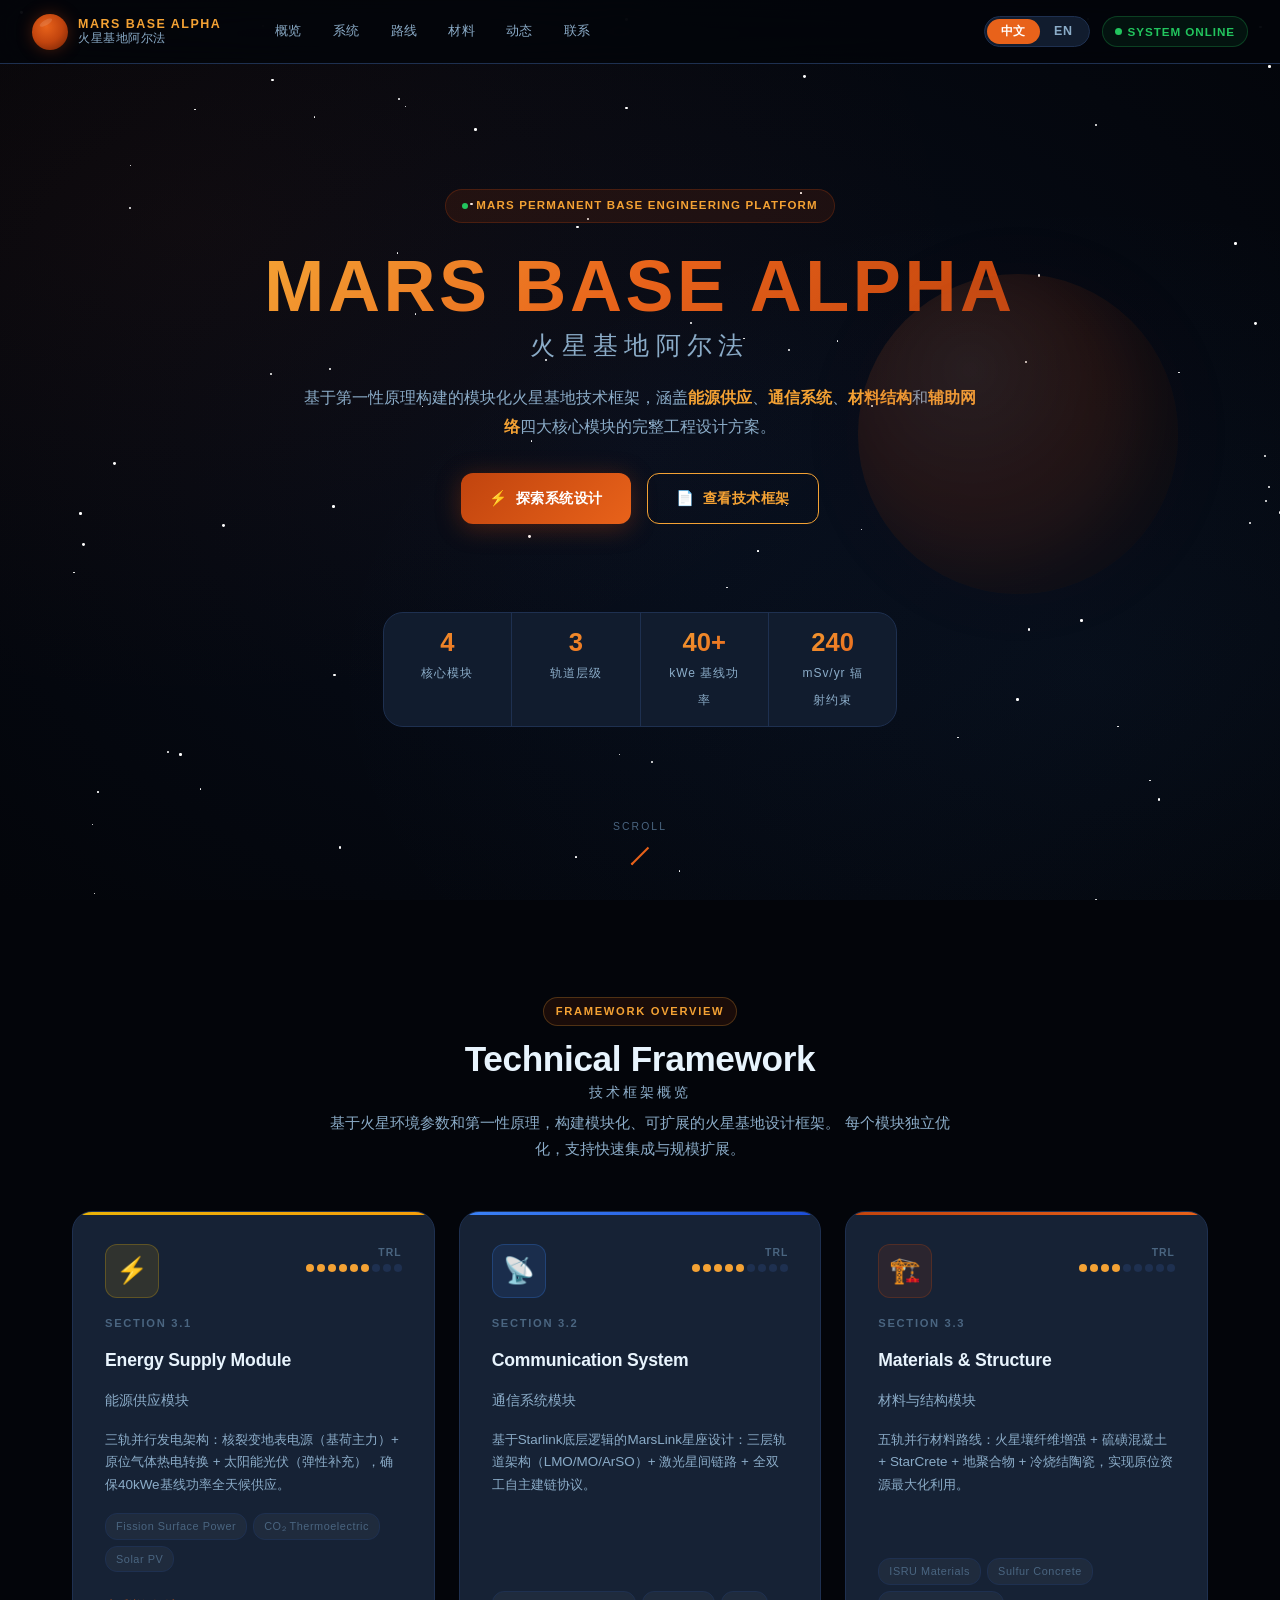
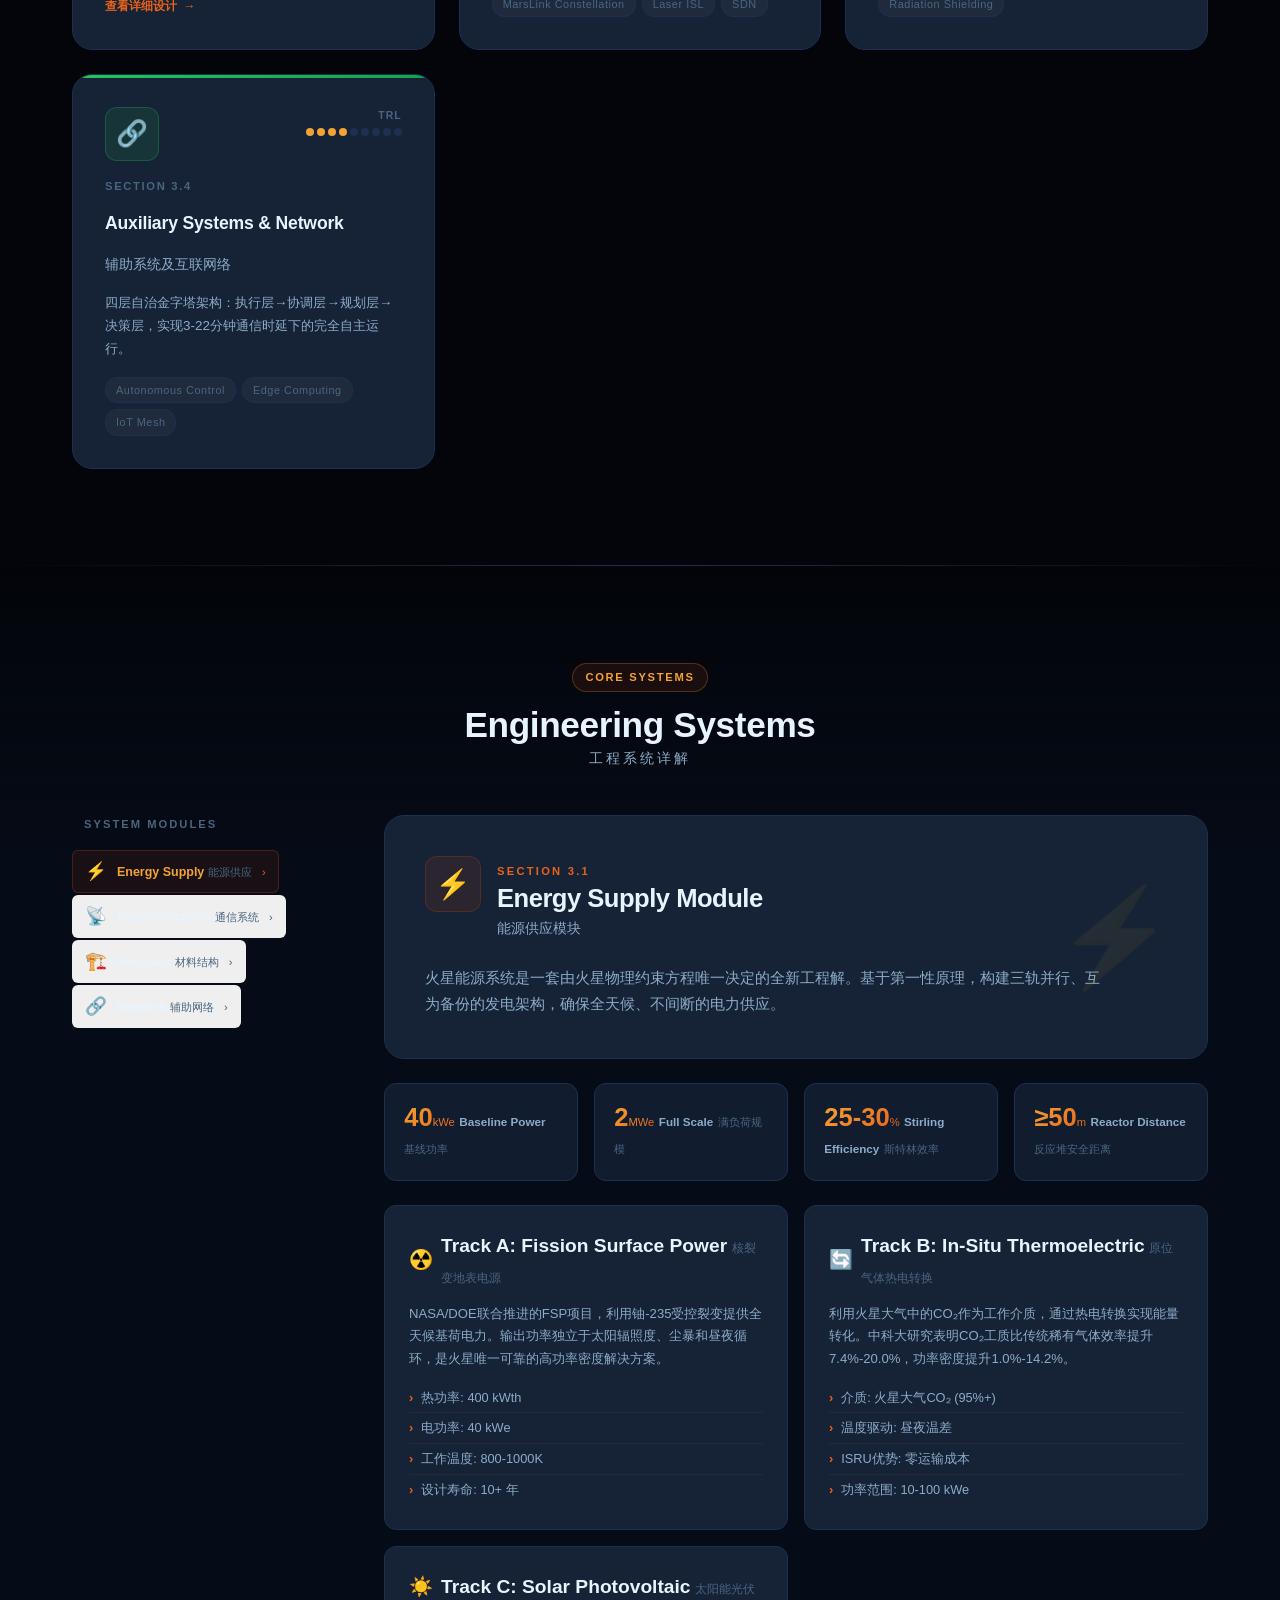
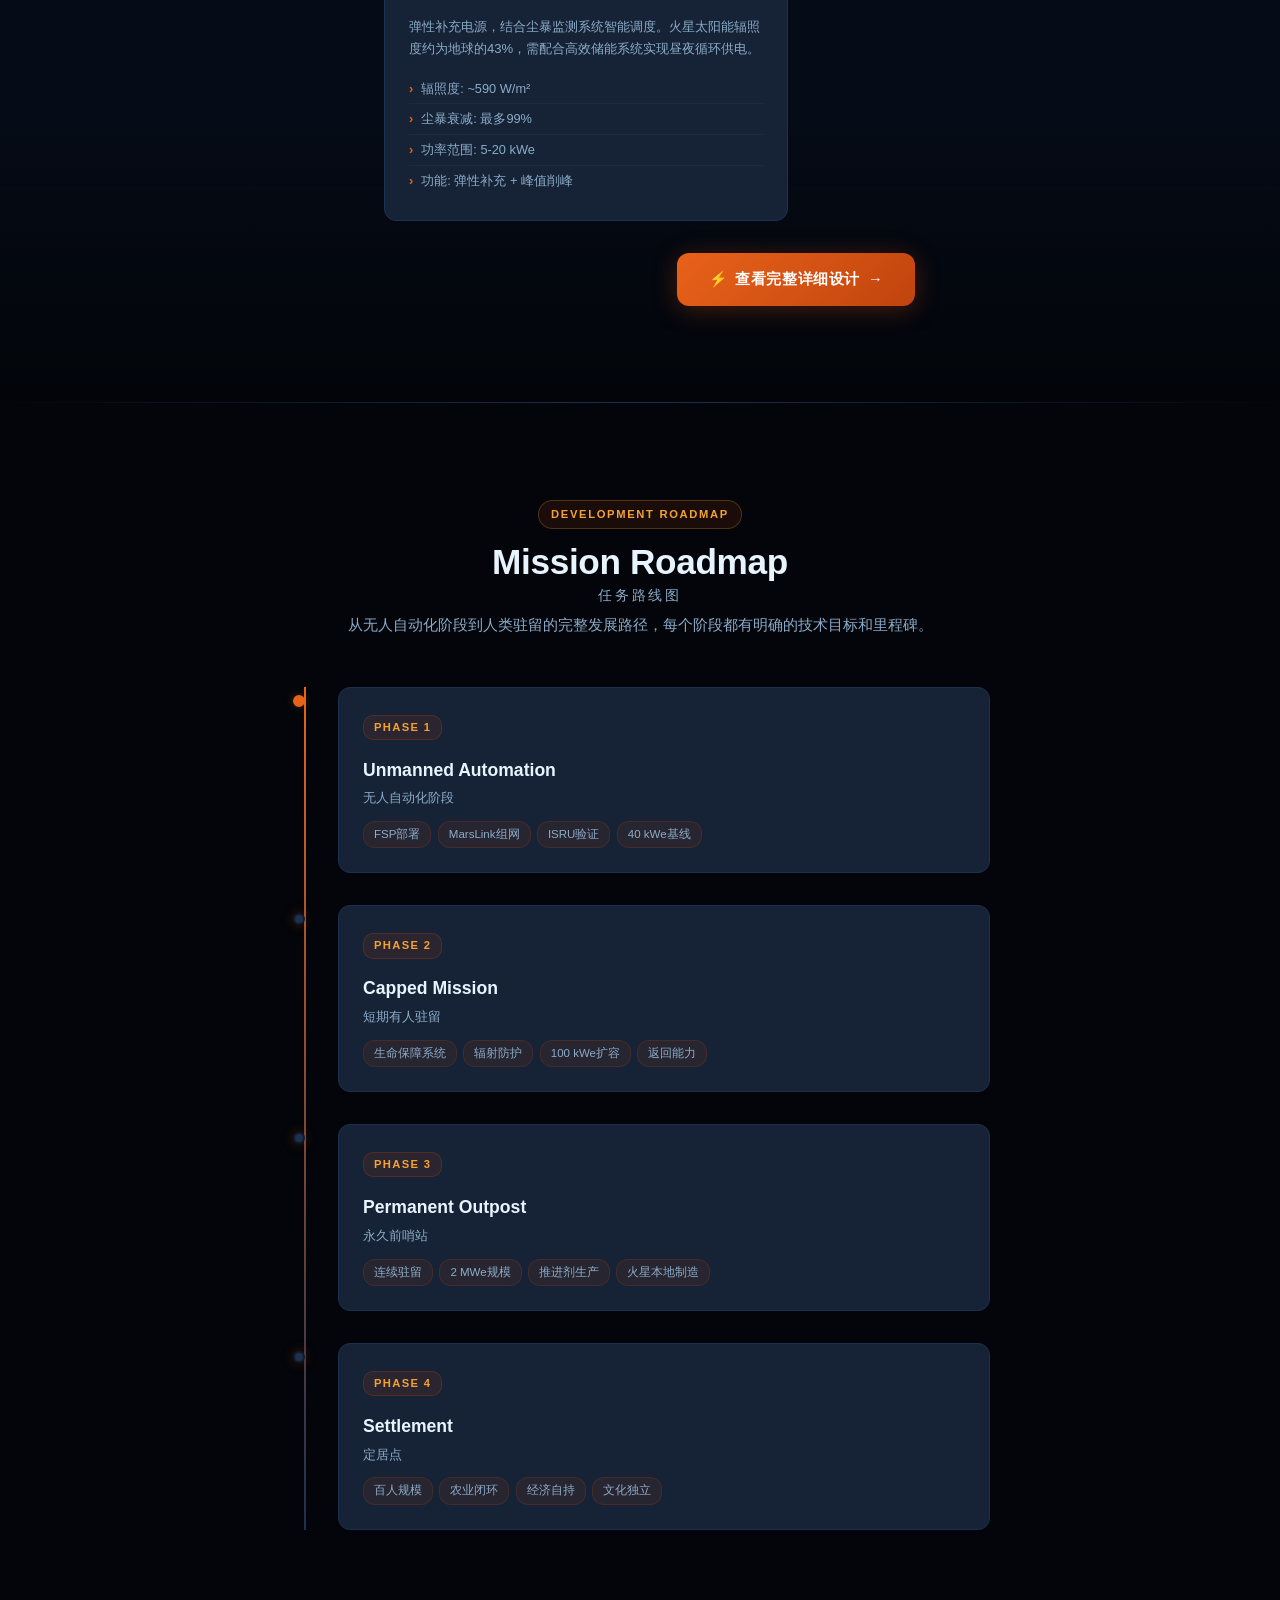
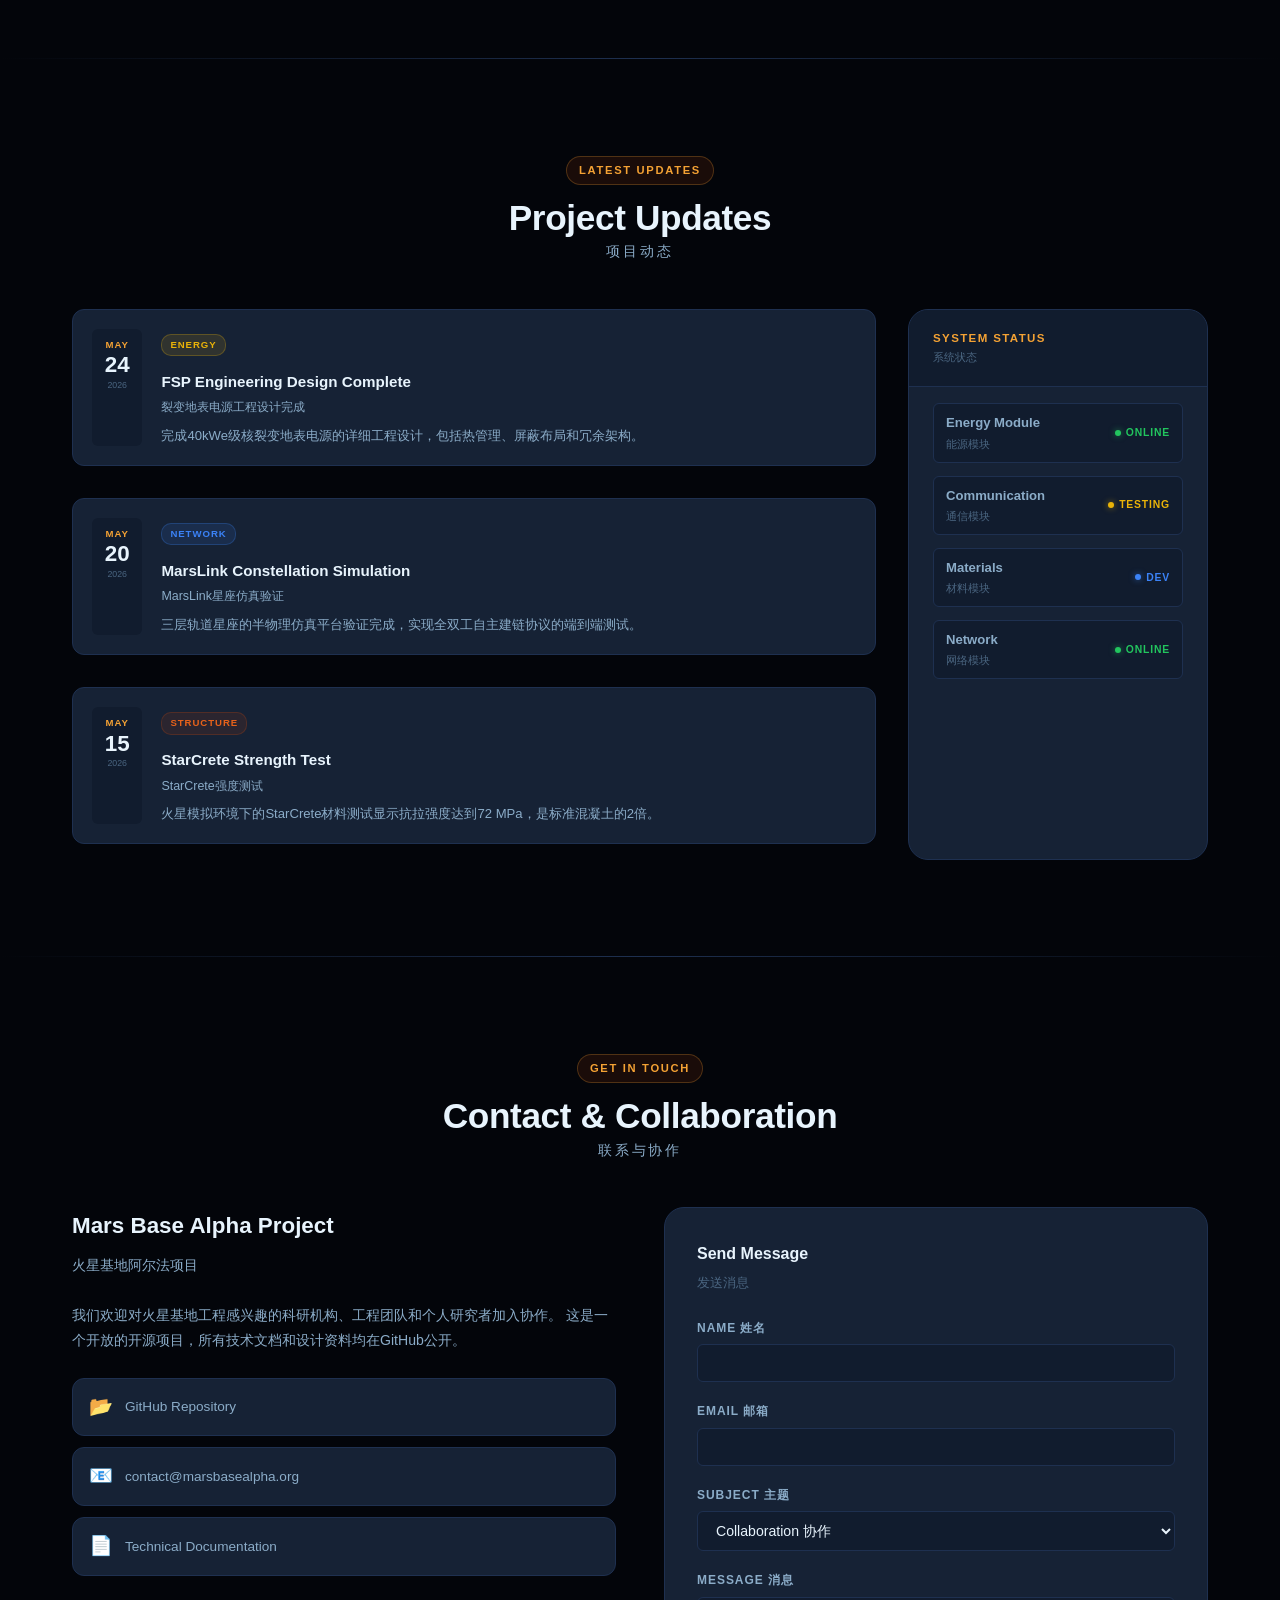
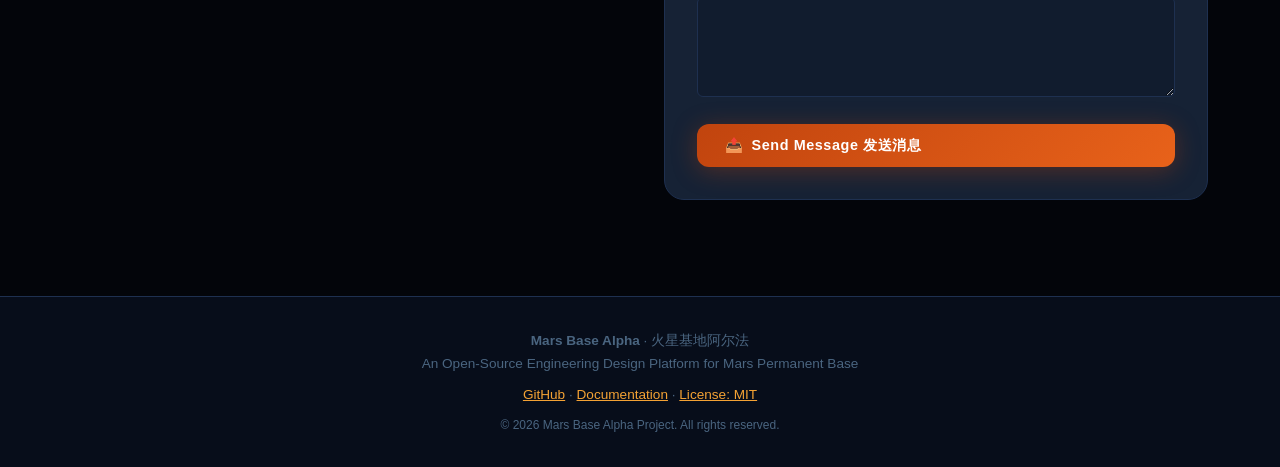
==== commit 2b3c13fa: "feat: add energy module detail page (energy.html) with navigation from overview card and systems pan" ====
--- a/index.html
+++ b/index.html
@@ -136,7 +136,7 @@
         
         <div class="module-grid">
           <!-- Energy Module -->
-          <article class="module-card" tabindex="0" style="--card-accent: linear-gradient(90deg, #eab308, #f59e0b); --card-glow: rgba(234, 179, 8, 0.08);">
+          <a href="energy.html" class="module-card" tabindex="0" style="--card-accent: linear-gradient(90deg, #eab308, #f59e0b); --card-glow: rgba(234, 179, 8, 0.08); text-decoration: none; color: inherit;">
             <div class="module-card-header">
               <div class="module-icon-wrap" style="--icon-bg: rgba(234, 179, 8, 0.12); --icon-border: rgba(234, 179, 8, 0.25);">
                 <span aria-hidden="true">⚡</span>
@@ -167,7 +167,8 @@
               <span class="module-tag">CO₂ Thermoelectric</span>
               <span class="module-tag">Solar PV</span>
             </div>
-          </article>
+            <div class="module-arrow">查看详细设计 <span aria-hidden="true">→</span></div>
+          </a>
           
           <!-- Communication Module -->
           <article class="module-card" tabindex="0" style="--card-accent: linear-gradient(90deg, #3b82f6, #1d4ed8); --card-glow: rgba(59, 130, 246, 0.08);">
@@ -424,6 +425,11 @@
                     <li>功能: 弹性补充 + 峰值削峰</li>
                   </ul>
                 </article>
+              </div>
+              <div style="text-align: center; margin-top: 2rem;">
+                <a href="energy.html" class="btn-primary" style="display: inline-flex; align-items: center; gap: 8px; padding: 14px 32px; background: linear-gradient(135deg, var(--mars-orange), var(--mars-red)); color: white; border: none; border-radius: var(--radius-md); font-size: 0.92rem; font-weight: 700; cursor: pointer; text-decoration: none; letter-spacing: 0.04em; box-shadow: 0 4px 24px var(--glow-red); transition: all 0.3s cubic-bezier(0.4,0,0.2,1);">
+                  <span aria-hidden="true">⚡</span> 查看完整详细设计 <span aria-hidden="true">→</span>
+                </a>
               </div>
             </article>
             
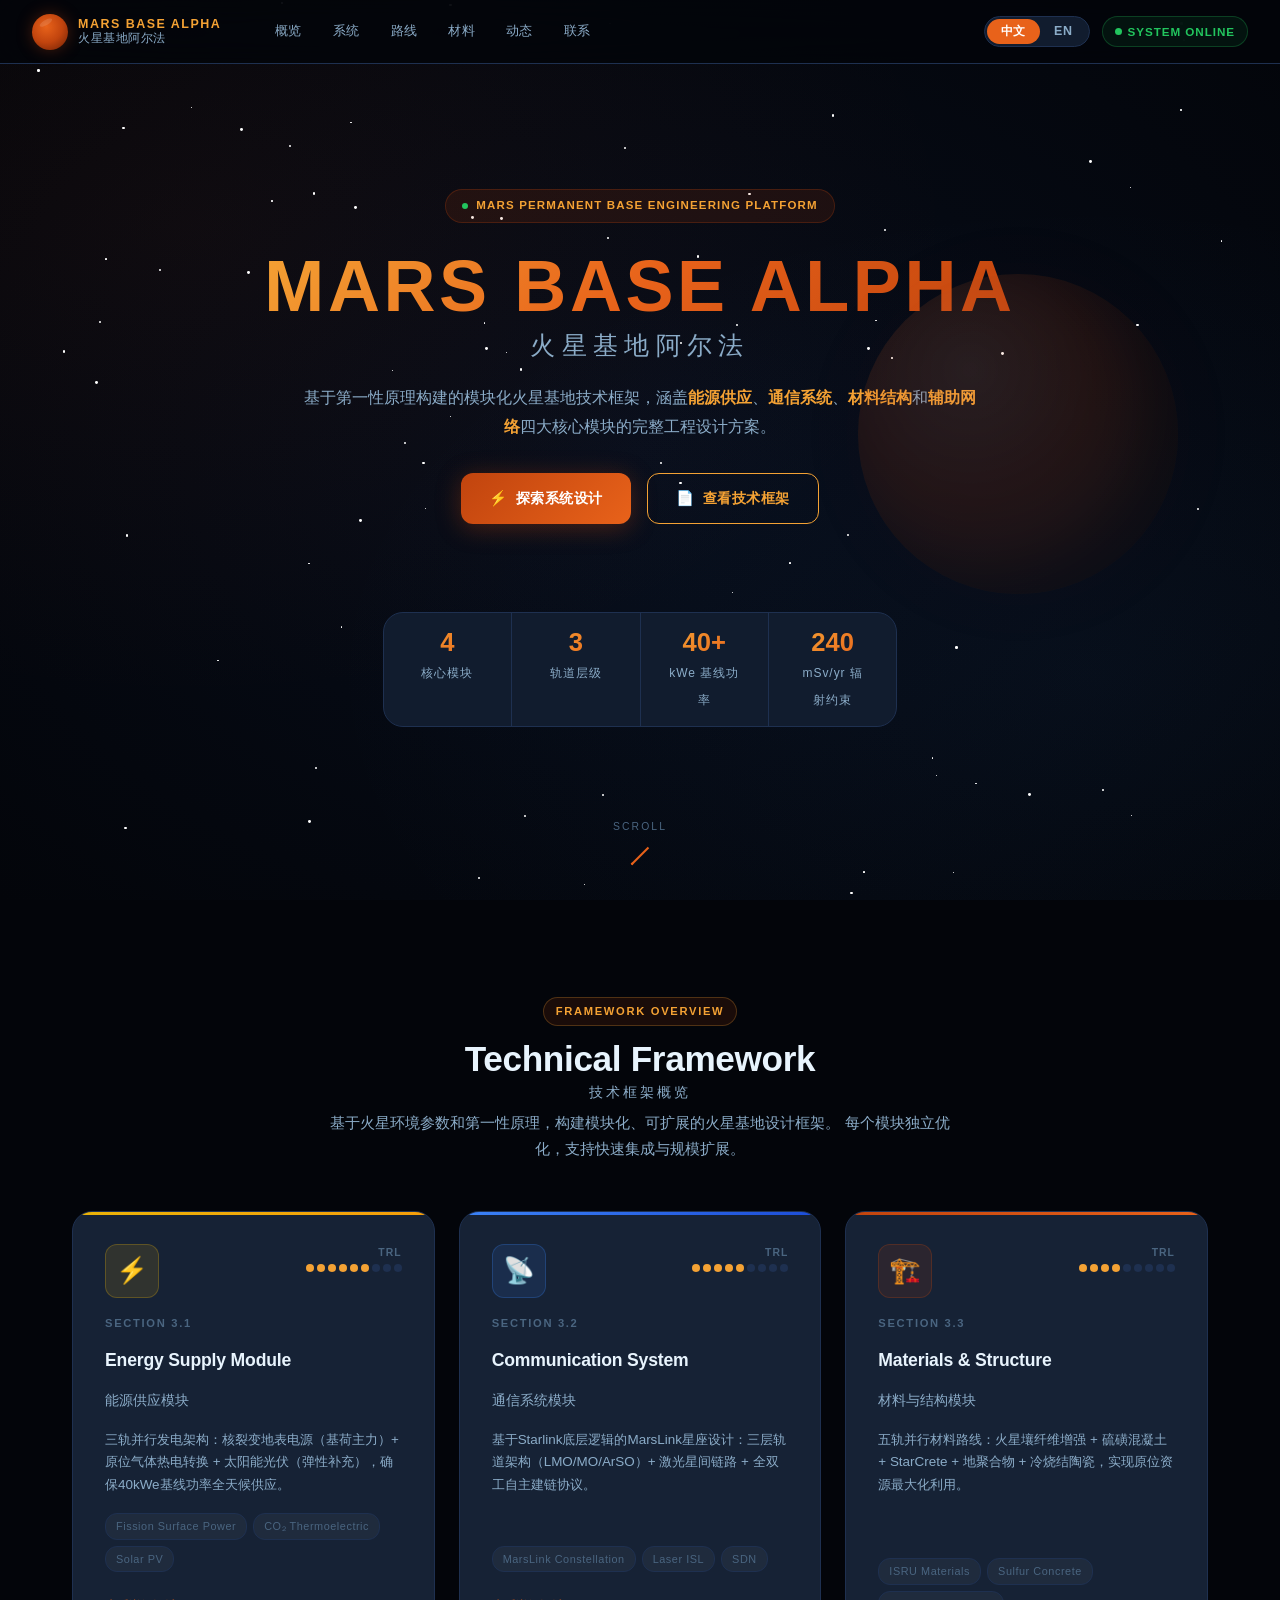
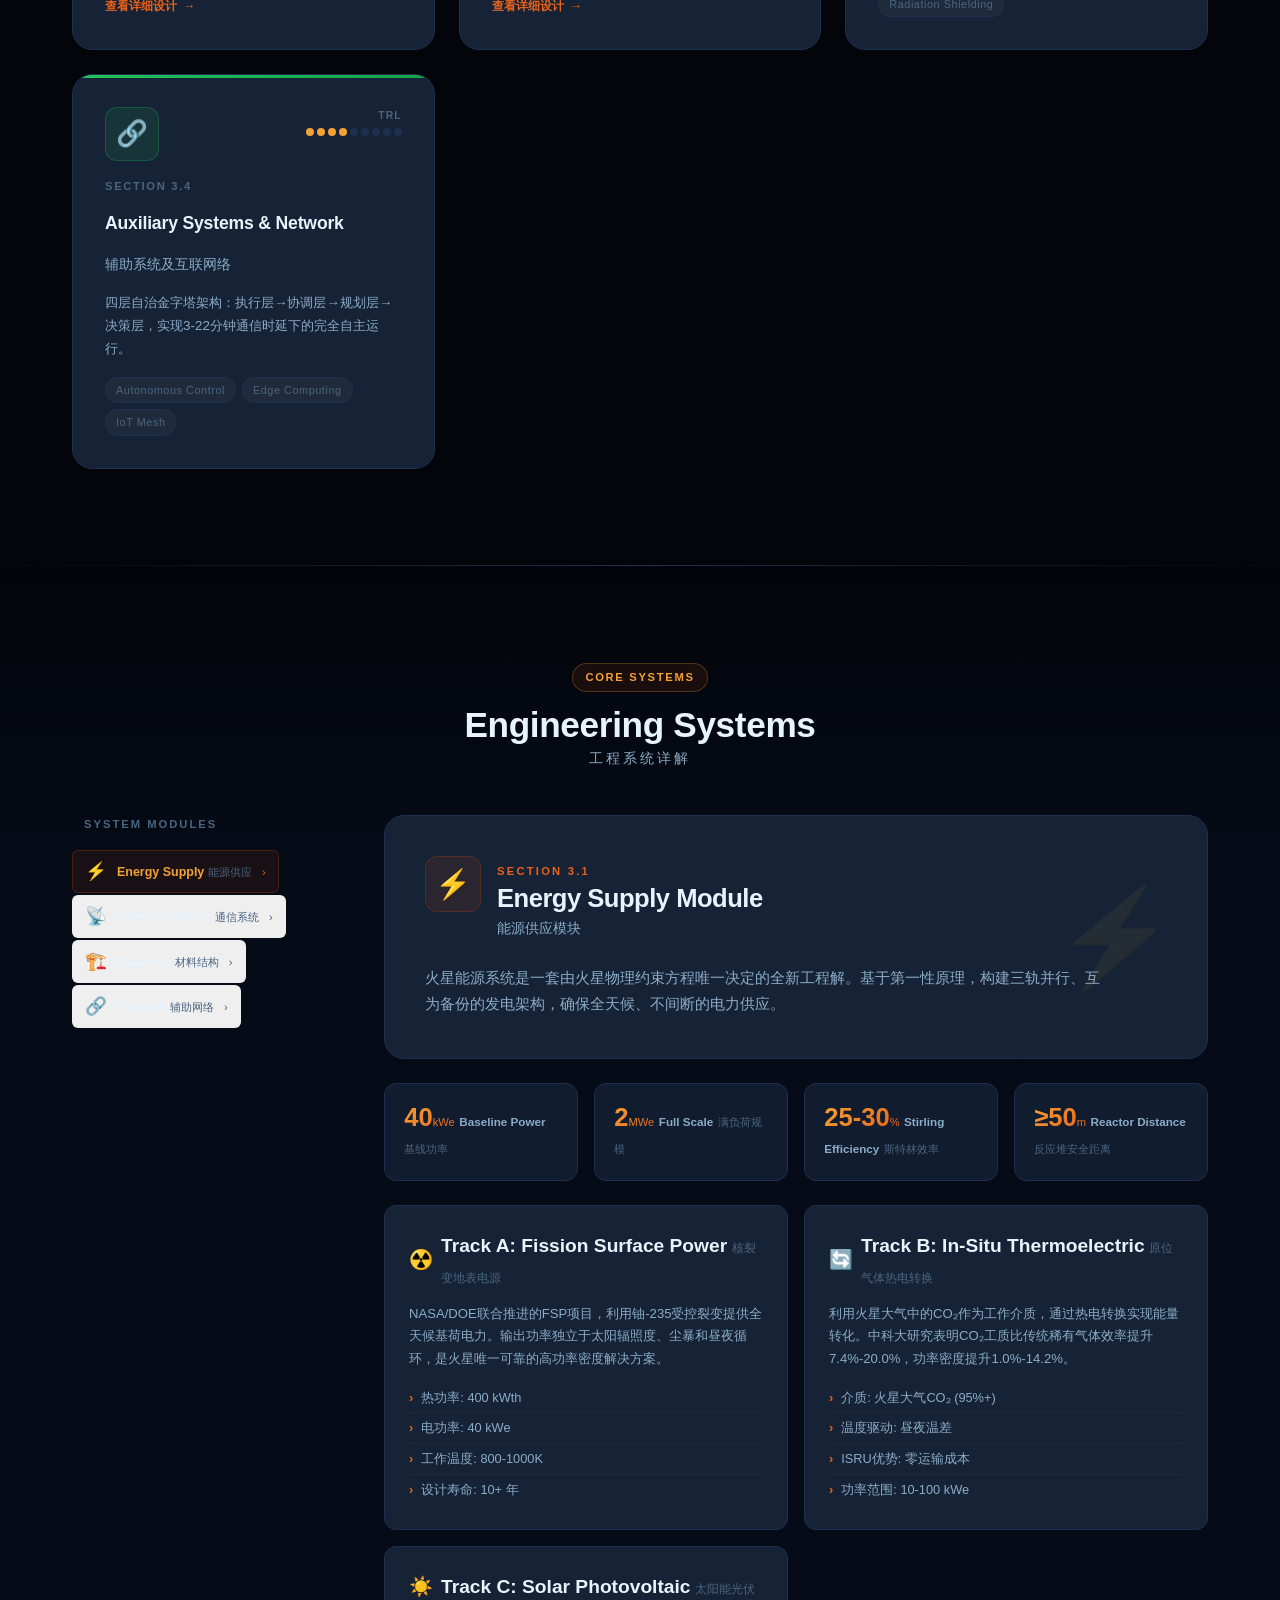
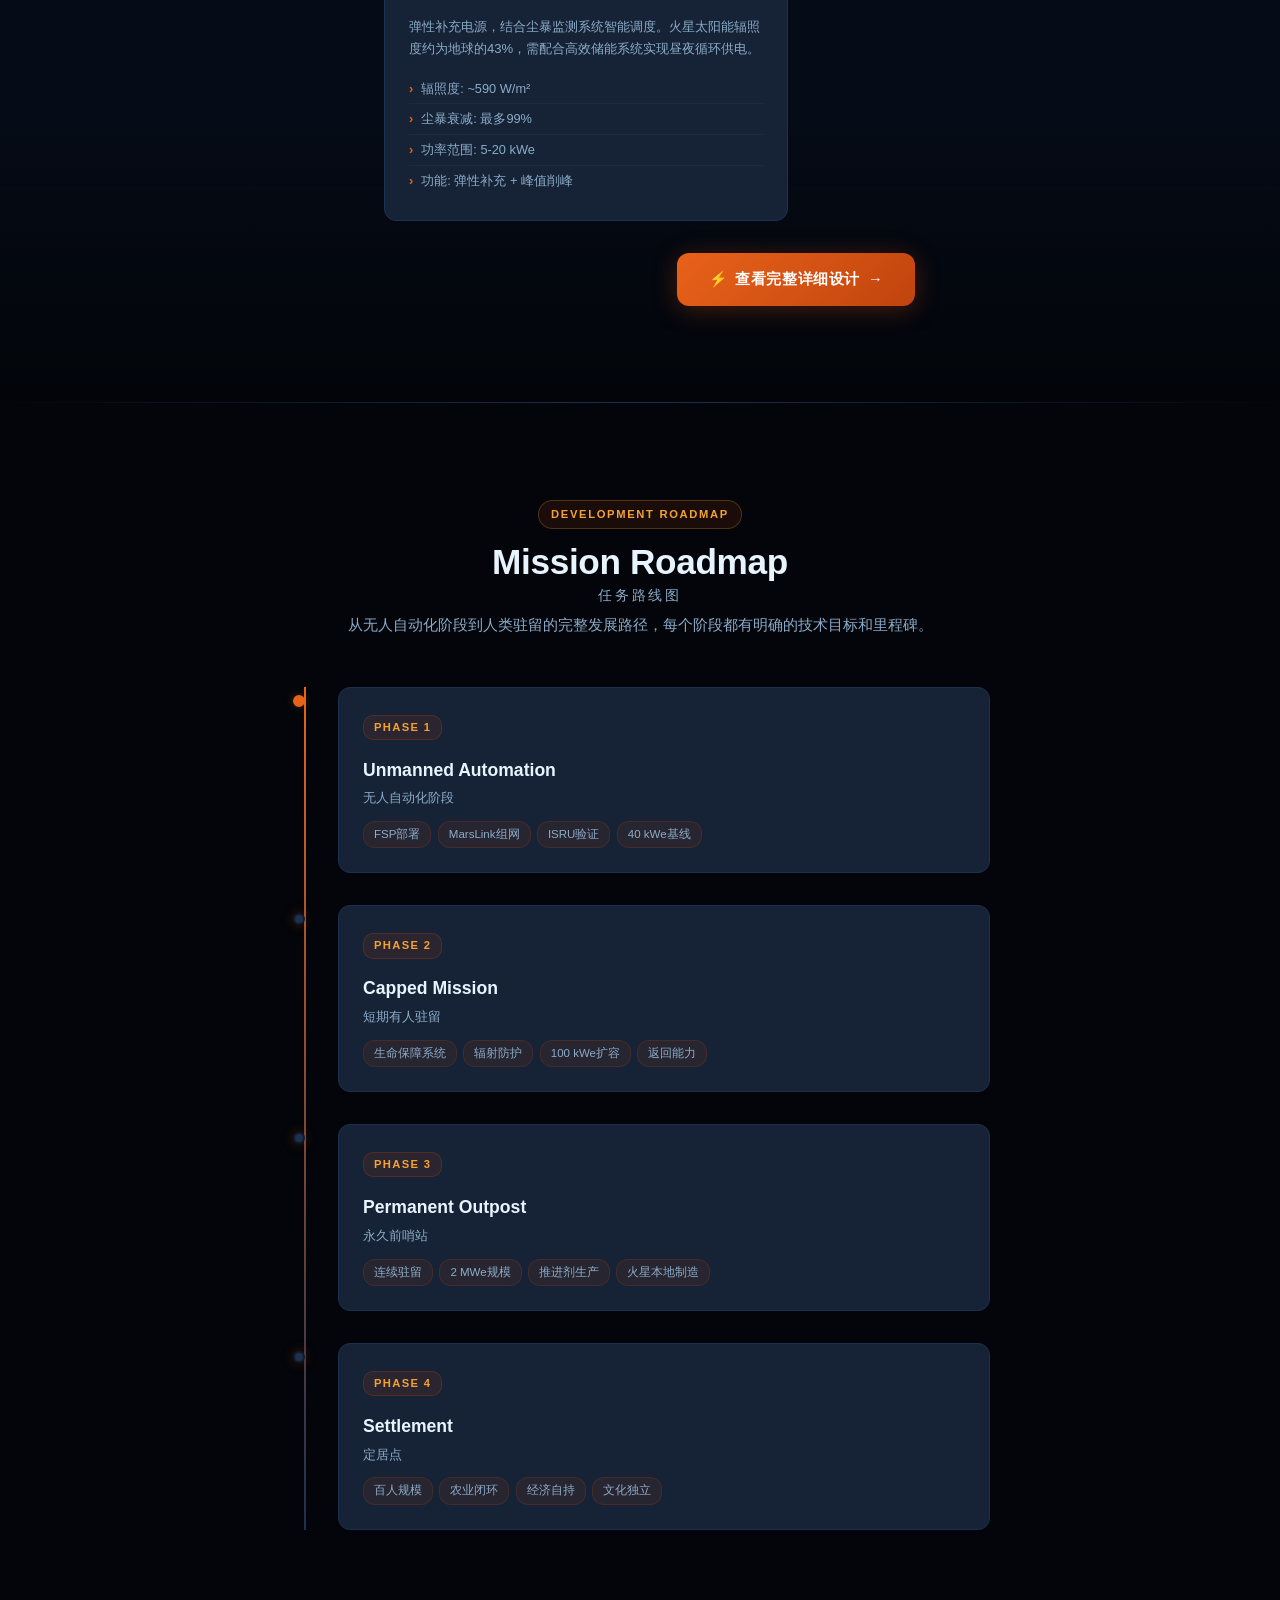
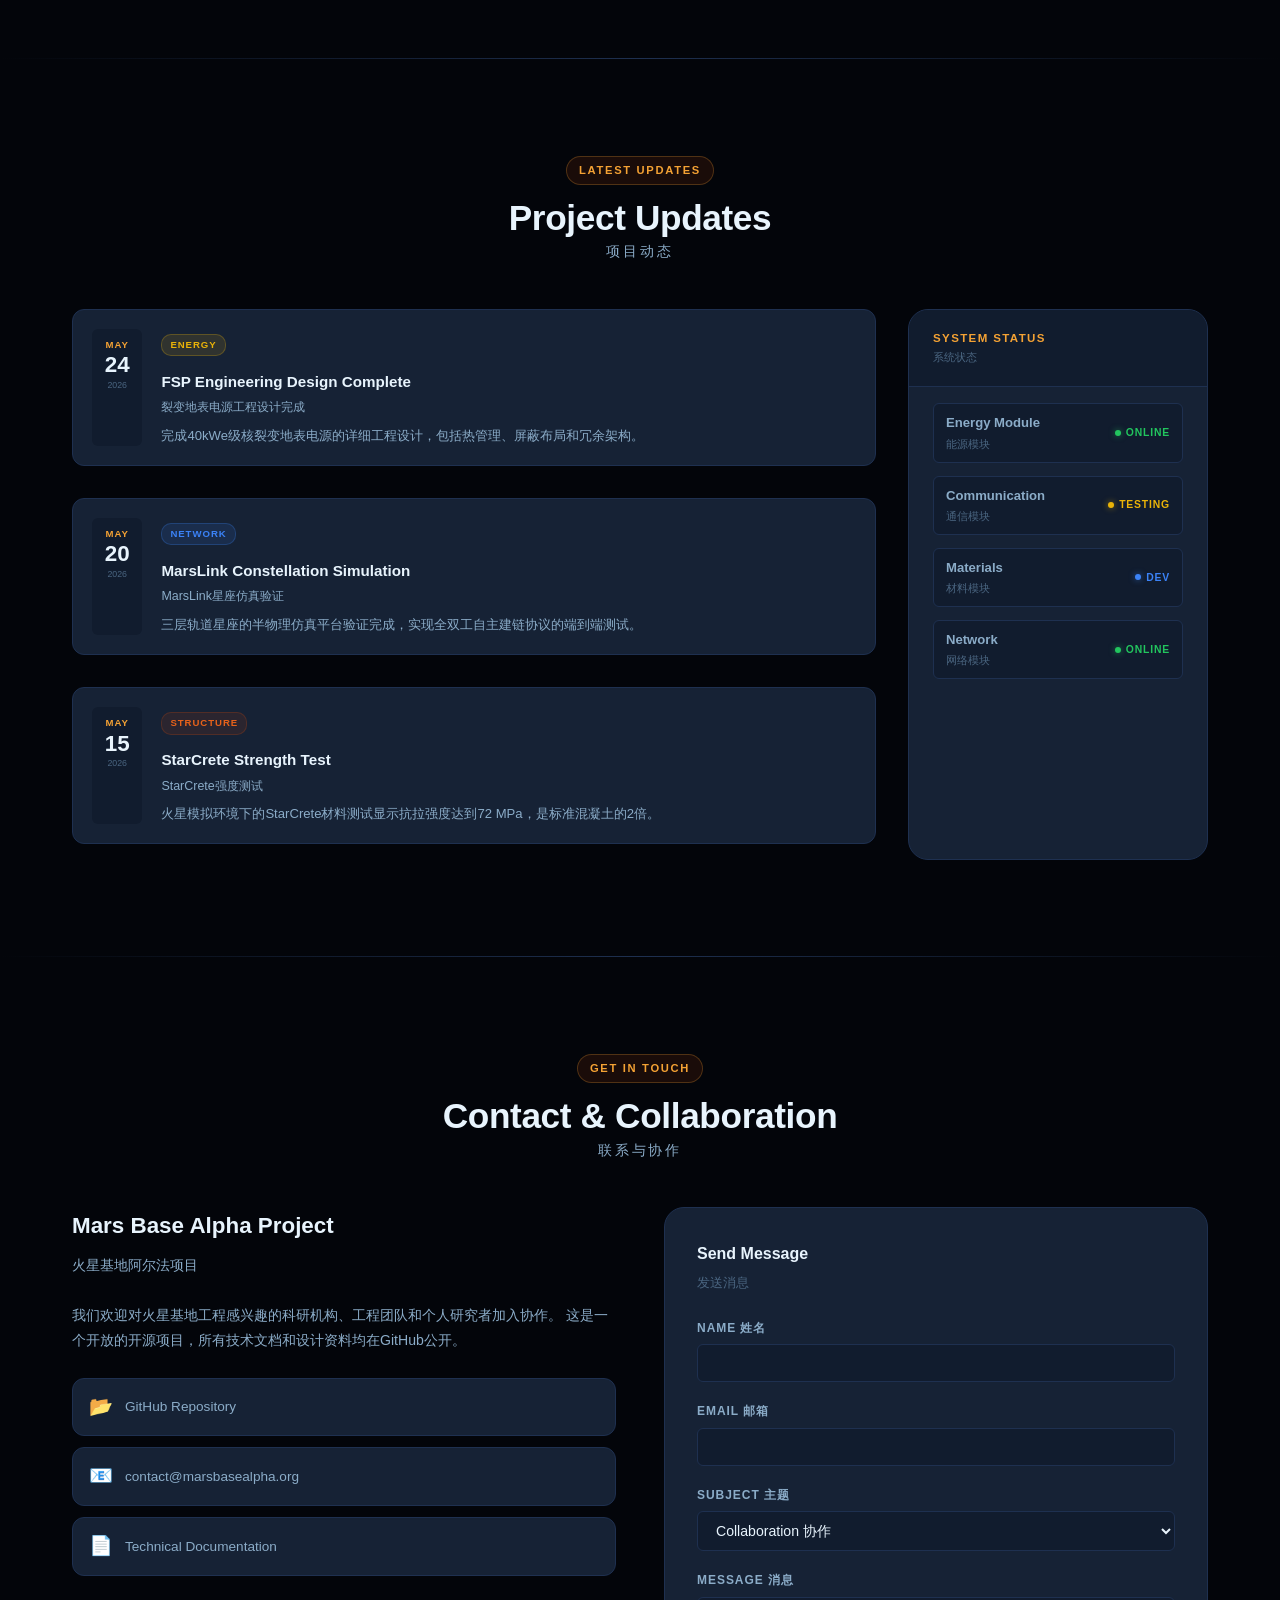
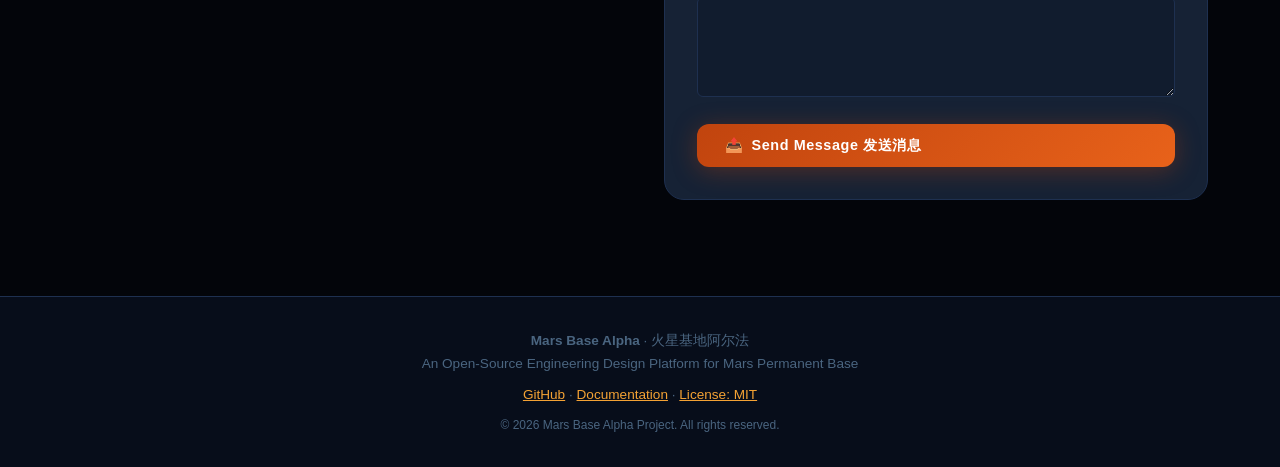
==== commit aeb2bdbb: "feat: add Communication System sub-page (communication.html) and link from index - Create communicat" ====
--- a/index.html
+++ b/index.html
@@ -171,7 +171,7 @@
           </a>
           
           <!-- Communication Module -->
-          <article class="module-card" tabindex="0" style="--card-accent: linear-gradient(90deg, #3b82f6, #1d4ed8); --card-glow: rgba(59, 130, 246, 0.08);">
+          <a href="communication.html" class="module-card" tabindex="0" style="--card-accent: linear-gradient(90deg, #3b82f6, #1d4ed8); --card-glow: rgba(59, 130, 246, 0.08); text-decoration: none; color: inherit;">
             <div class="module-card-header">
               <div class="module-icon-wrap" style="--icon-bg: rgba(59, 130, 246, 0.12); --icon-border: rgba(59, 130, 246, 0.25);">
                 <span aria-hidden="true">📡</span>
@@ -202,7 +202,8 @@
               <span class="module-tag">Laser ISL</span>
               <span class="module-tag">SDN</span>
             </div>
-          </article>
+            <div class="module-arrow">查看详细设计 <span aria-hidden="true">→</span></div>
+          </a>
           
           <!-- Materials Module -->
           <article class="module-card" tabindex="0" style="--card-accent: linear-gradient(90deg, #c1440e, #e8621a); --card-glow: rgba(193, 68, 14, 0.08);">
@@ -511,6 +512,11 @@
                     软件定义网络实现动态路由、故障自愈。适应火星环境的不确定性（尘暴遮挡、节点失效），确保通信链路鲁棒性。
                   </p>
                 </article>
+              </div>
+              <div style="text-align: center; margin-top: 2rem;">
+                <a href="communication.html" class="btn-primary" style="display: inline-flex; align-items: center; gap: 8px; padding: 14px 32px; background: linear-gradient(135deg, var(--comm-blue, #3b82f6), var(--comm-indigo, #1d4ed8)); color: white; border: none; border-radius: var(--radius-md); font-size: 0.92rem; font-weight: 700; cursor: pointer; text-decoration: none; letter-spacing: 0.04em; box-shadow: 0 4px 24px var(--glow-blue, rgba(59,130,246,0.35)); transition: all 0.3s cubic-bezier(0.4,0,0.2,1);">
+                  <span aria-hidden="true">📡</span> 查看完整详细设计 <span aria-hidden="true">→</span>
+                </a>
               </div>
             </article>
             
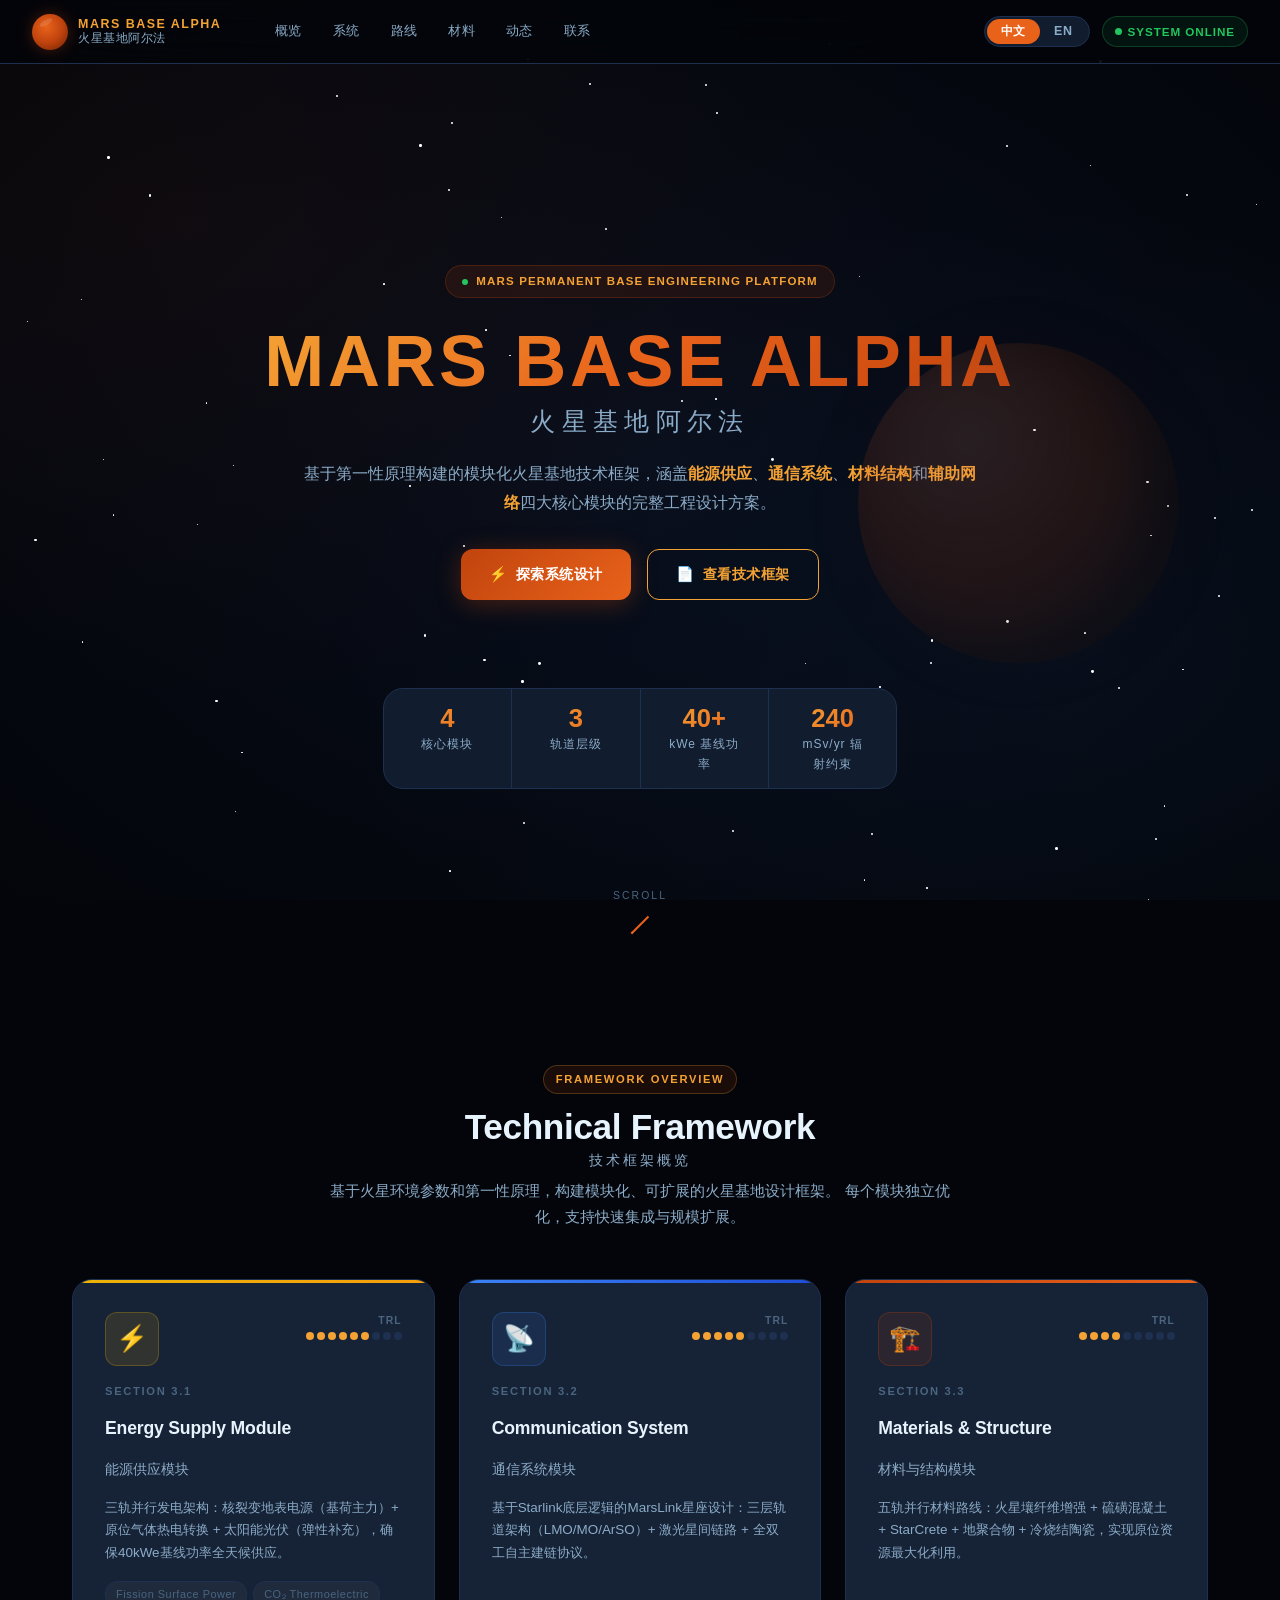
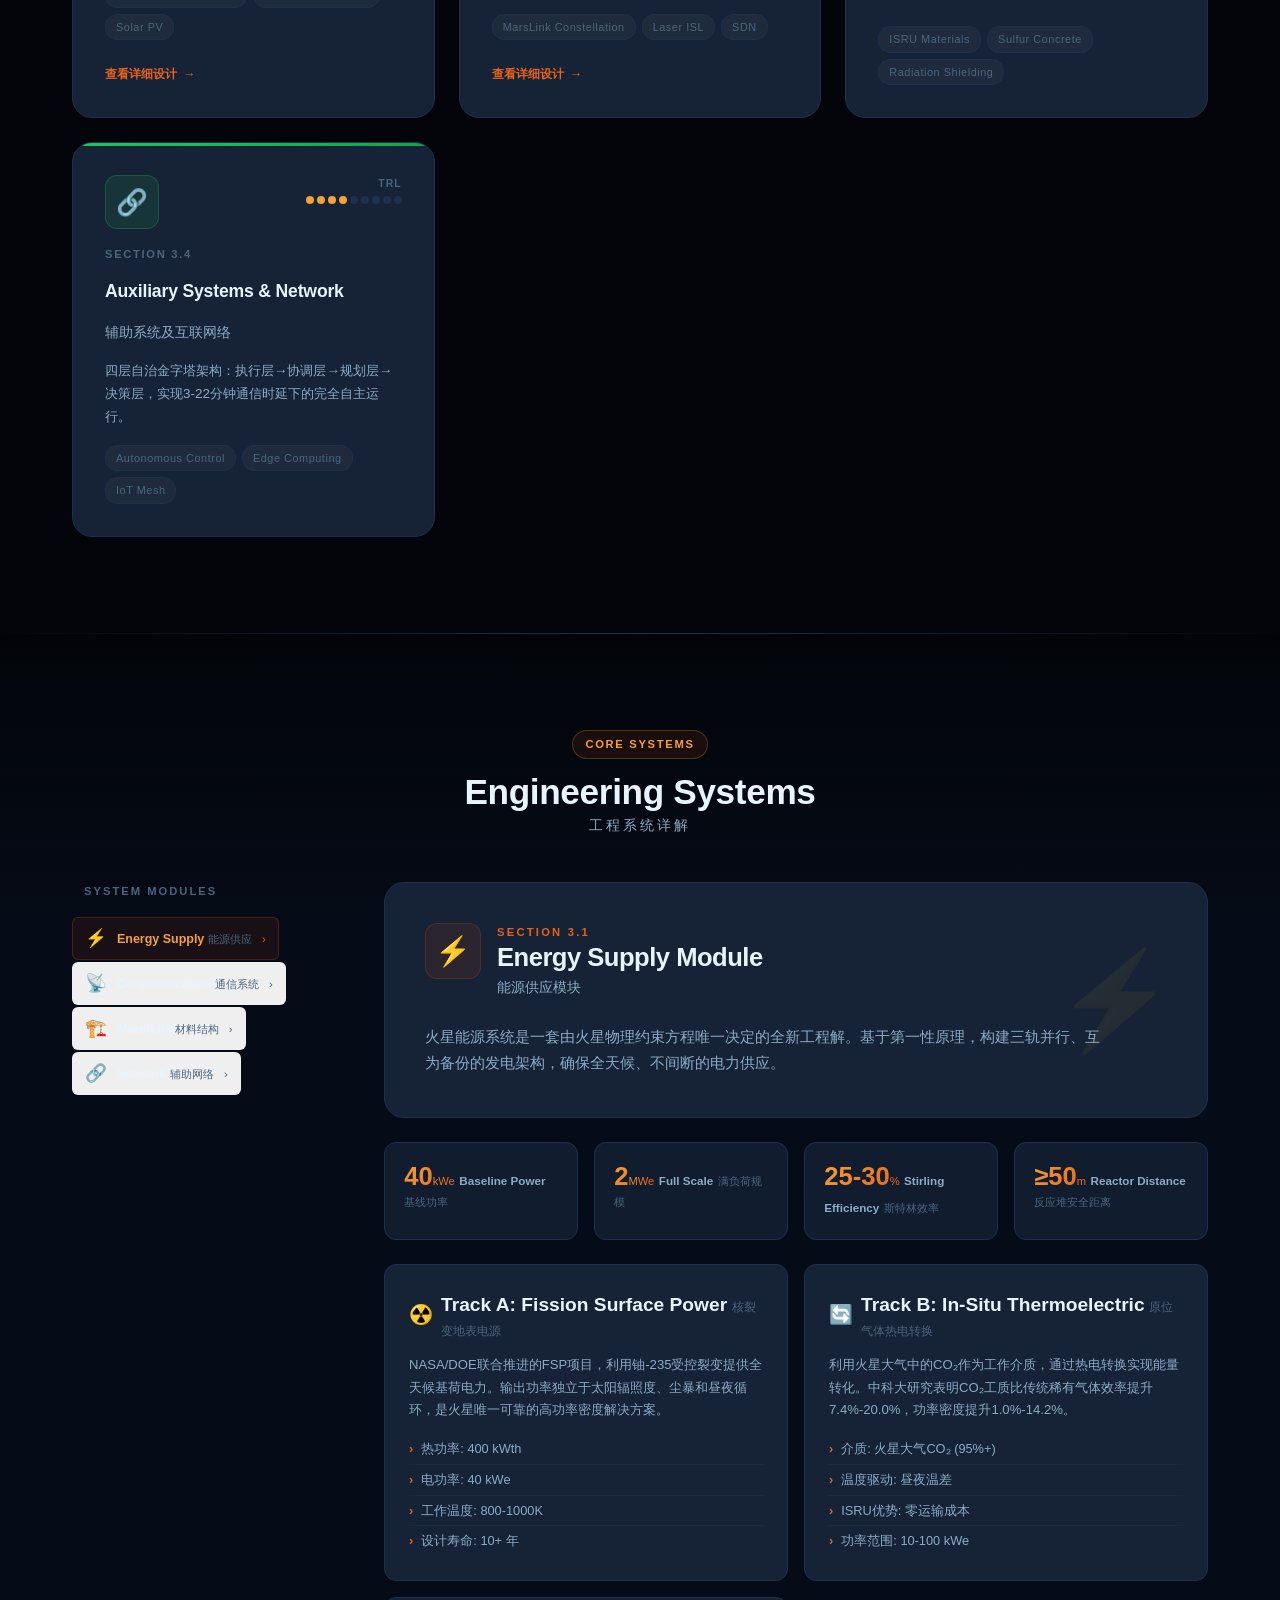
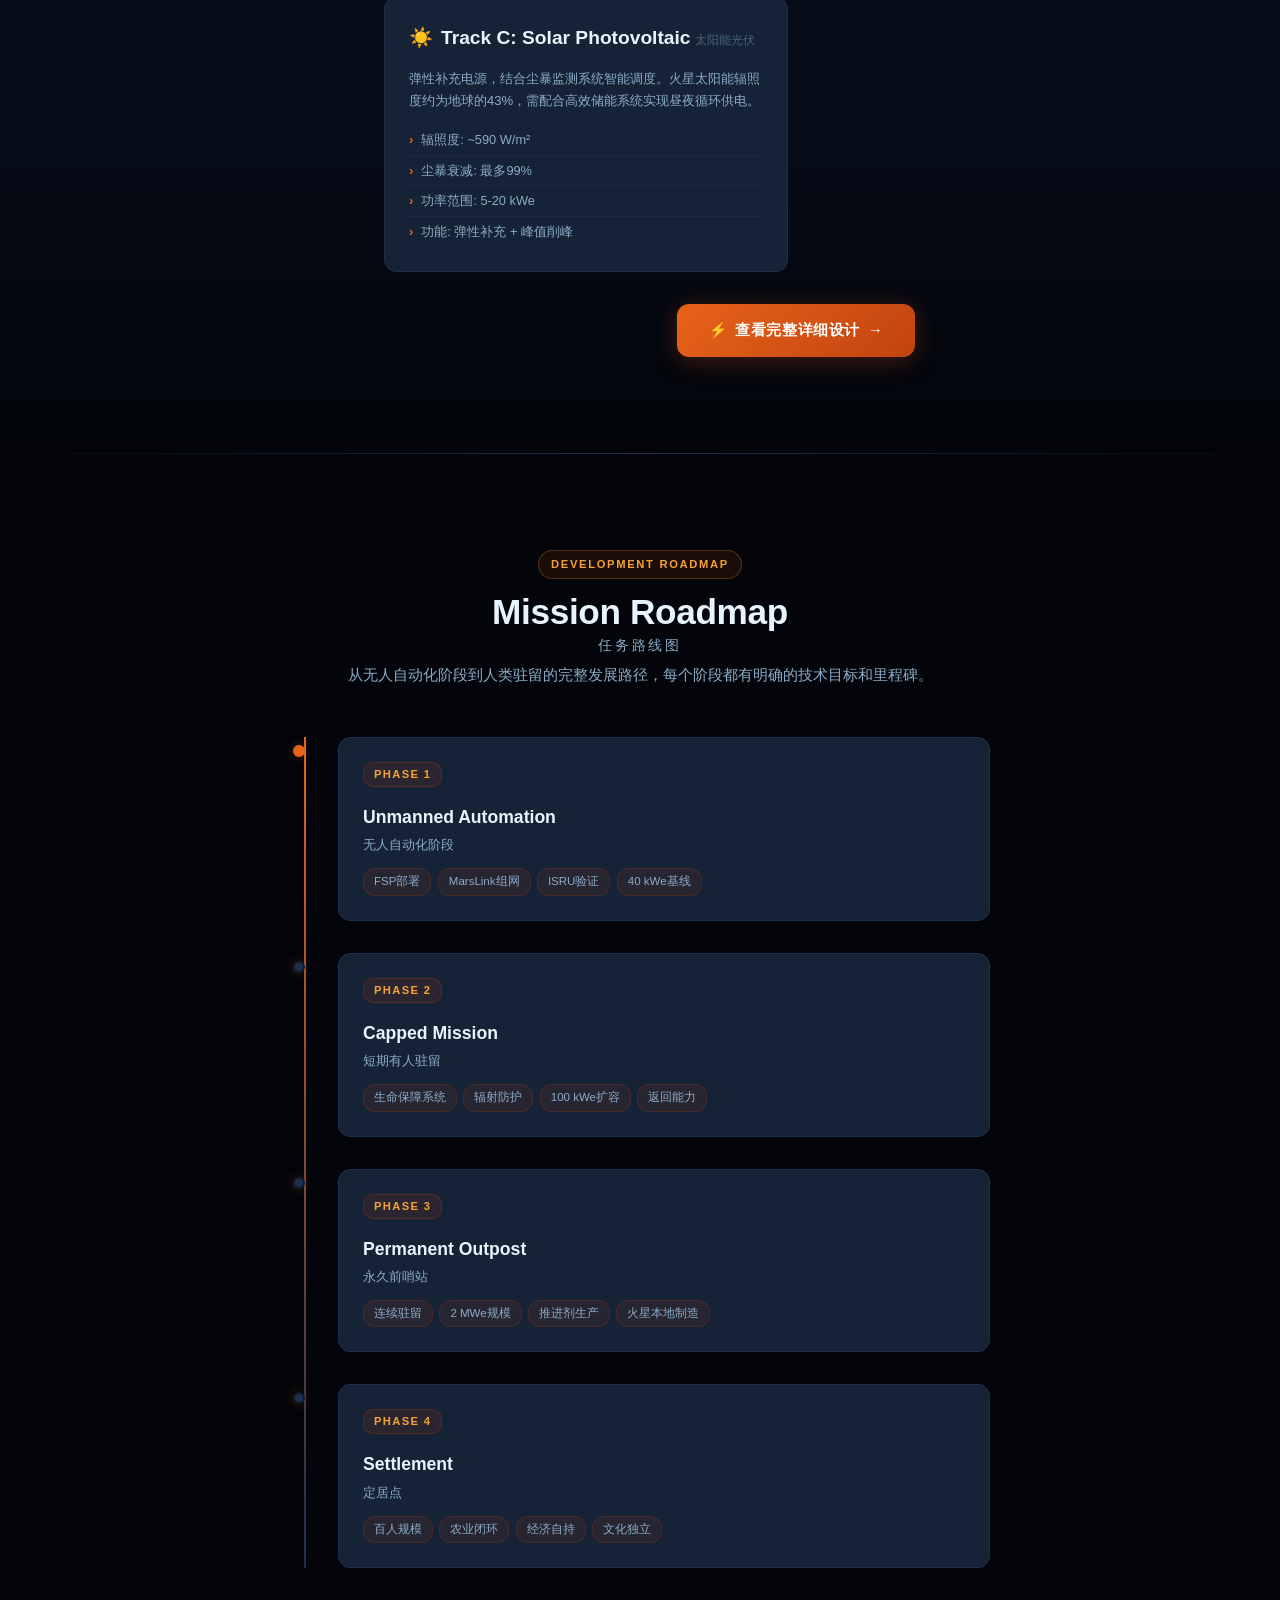
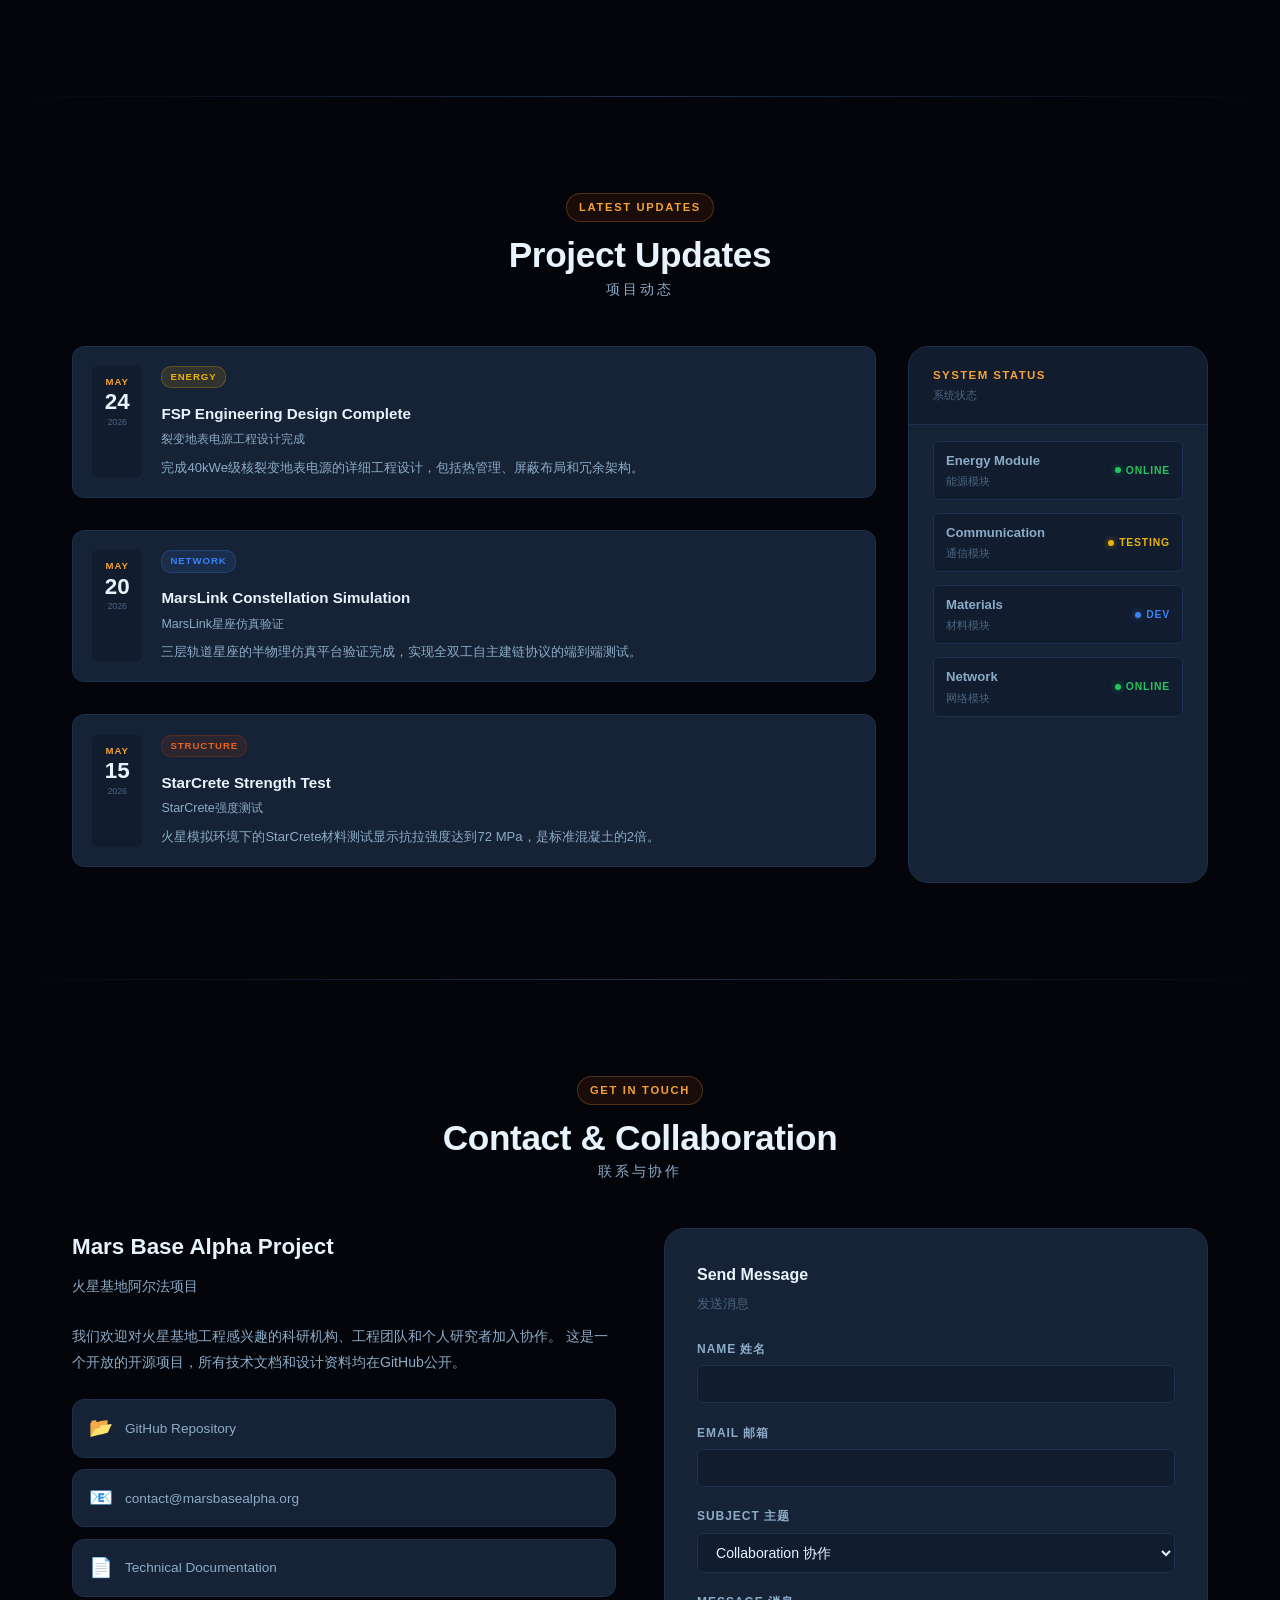
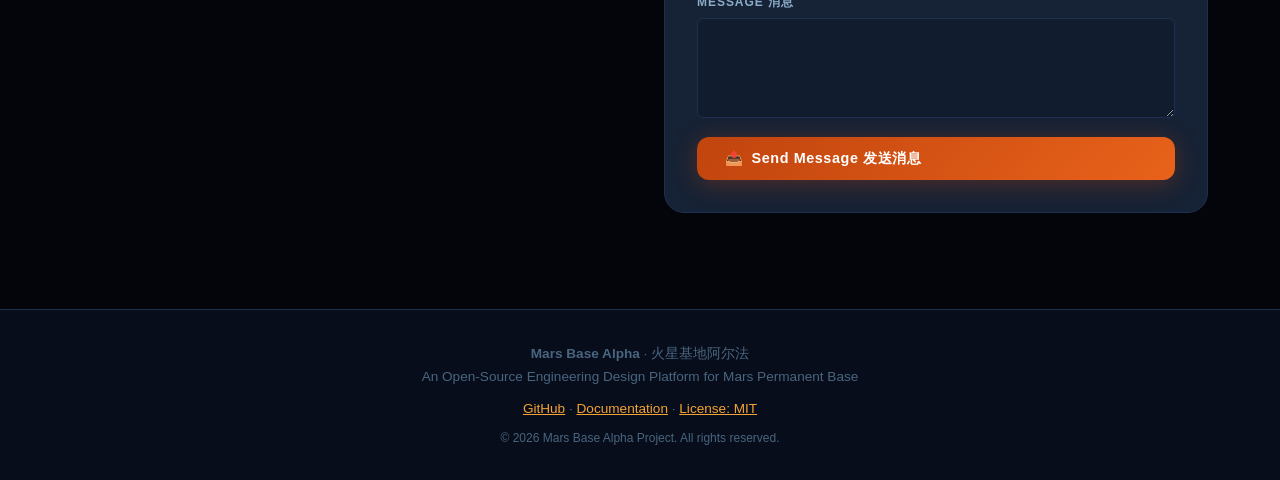
==== commit 5a69eb8c: "feat: add Materials & Structure sub-page + link from index - materials.html: 180KB, 16 sections cove" ====
--- a/index.html
+++ b/index.html
@@ -1,4 +1,9 @@
-<!DOCTYPE html>
+﻿
+            <div style="text-align:center;margin-top:1.5rem;">
+              <a href="materials.html" class="btn-detail" style="display:inline-flex;align-items:center;gap:8px;padding:10px 28px;background:rgba(193,68,14,0.12);border:1px solid rgba(193,68,14,0.4);border-radius:30px;color:#f4a234;font-size:0.85rem;font-weight:600;text-decoration:none;transition:all 0.3s;">
+                <span class="zh">查看完整详细设计 →</span><span class="en">View Full Detailed Design →</span>
+              </a>
+            </div><!DOCTYPE html>
 <html lang="zh-CN">
 <head>
   <meta charset="UTF-8" />
@@ -206,7 +211,7 @@
           </a>
           
           <!-- Materials Module -->
-          <article class="module-card" tabindex="0" style="--card-accent: linear-gradient(90deg, #c1440e, #e8621a); --card-glow: rgba(193, 68, 14, 0.08);">
+          <a class="module-card" href="materials.html" tabindex="0" style="--card-accent: linear-gradient(90deg, #c1440e, #e8621a); --card-glow: rgba(193, 68, 14, 0.08);">
             <div class="module-card-header">
               <div class="module-icon-wrap" style="--icon-bg: rgba(193, 68, 14, 0.12); --icon-border: rgba(193, 68, 14, 0.25);">
                 <span aria-hidden="true">🏗️</span>
@@ -237,7 +242,7 @@
               <span class="module-tag">Sulfur Concrete</span>
               <span class="module-tag">Radiation Shielding</span>
             </div>
-          </article>
+          </a>
           
           <!-- Auxiliary Systems Module -->
           <article class="module-card" tabindex="0" style="--card-accent: linear-gradient(90deg, #22c55e, #16a34a); --card-glow: rgba(34, 197, 94, 0.08);">
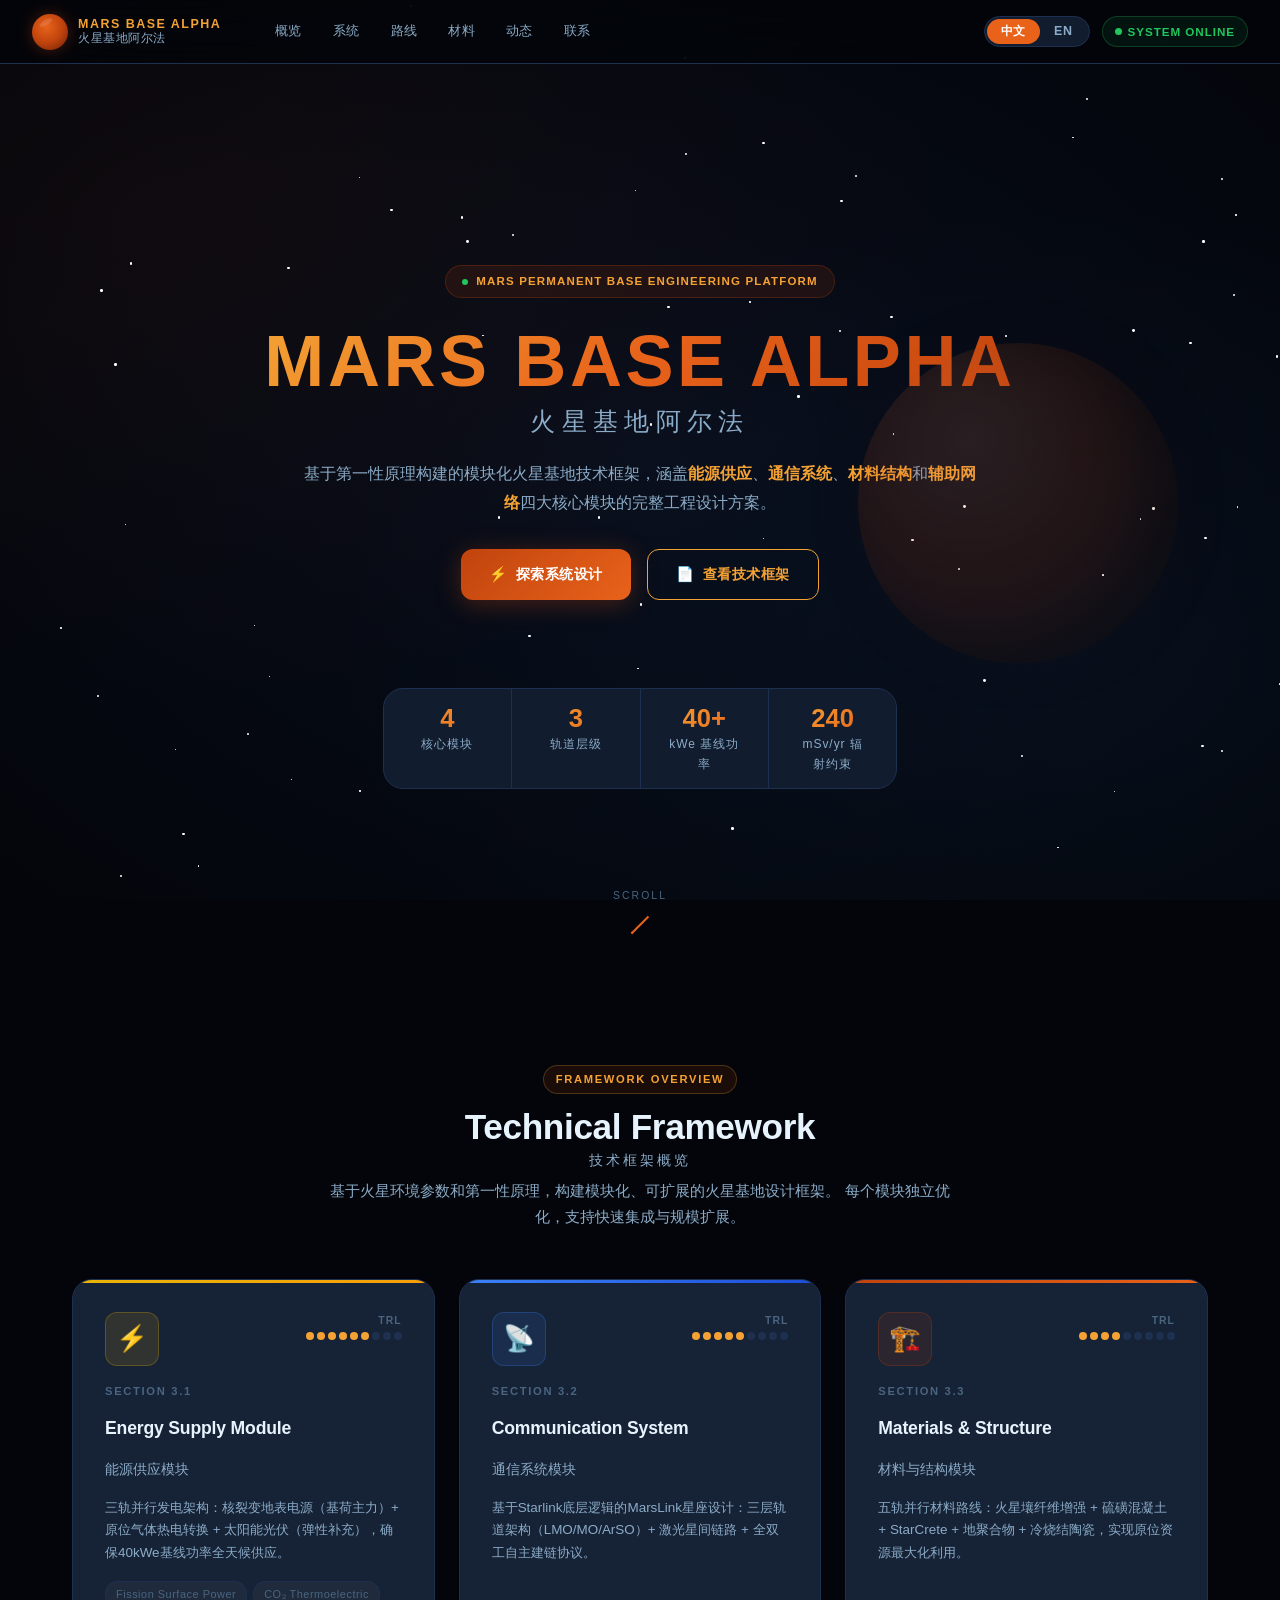
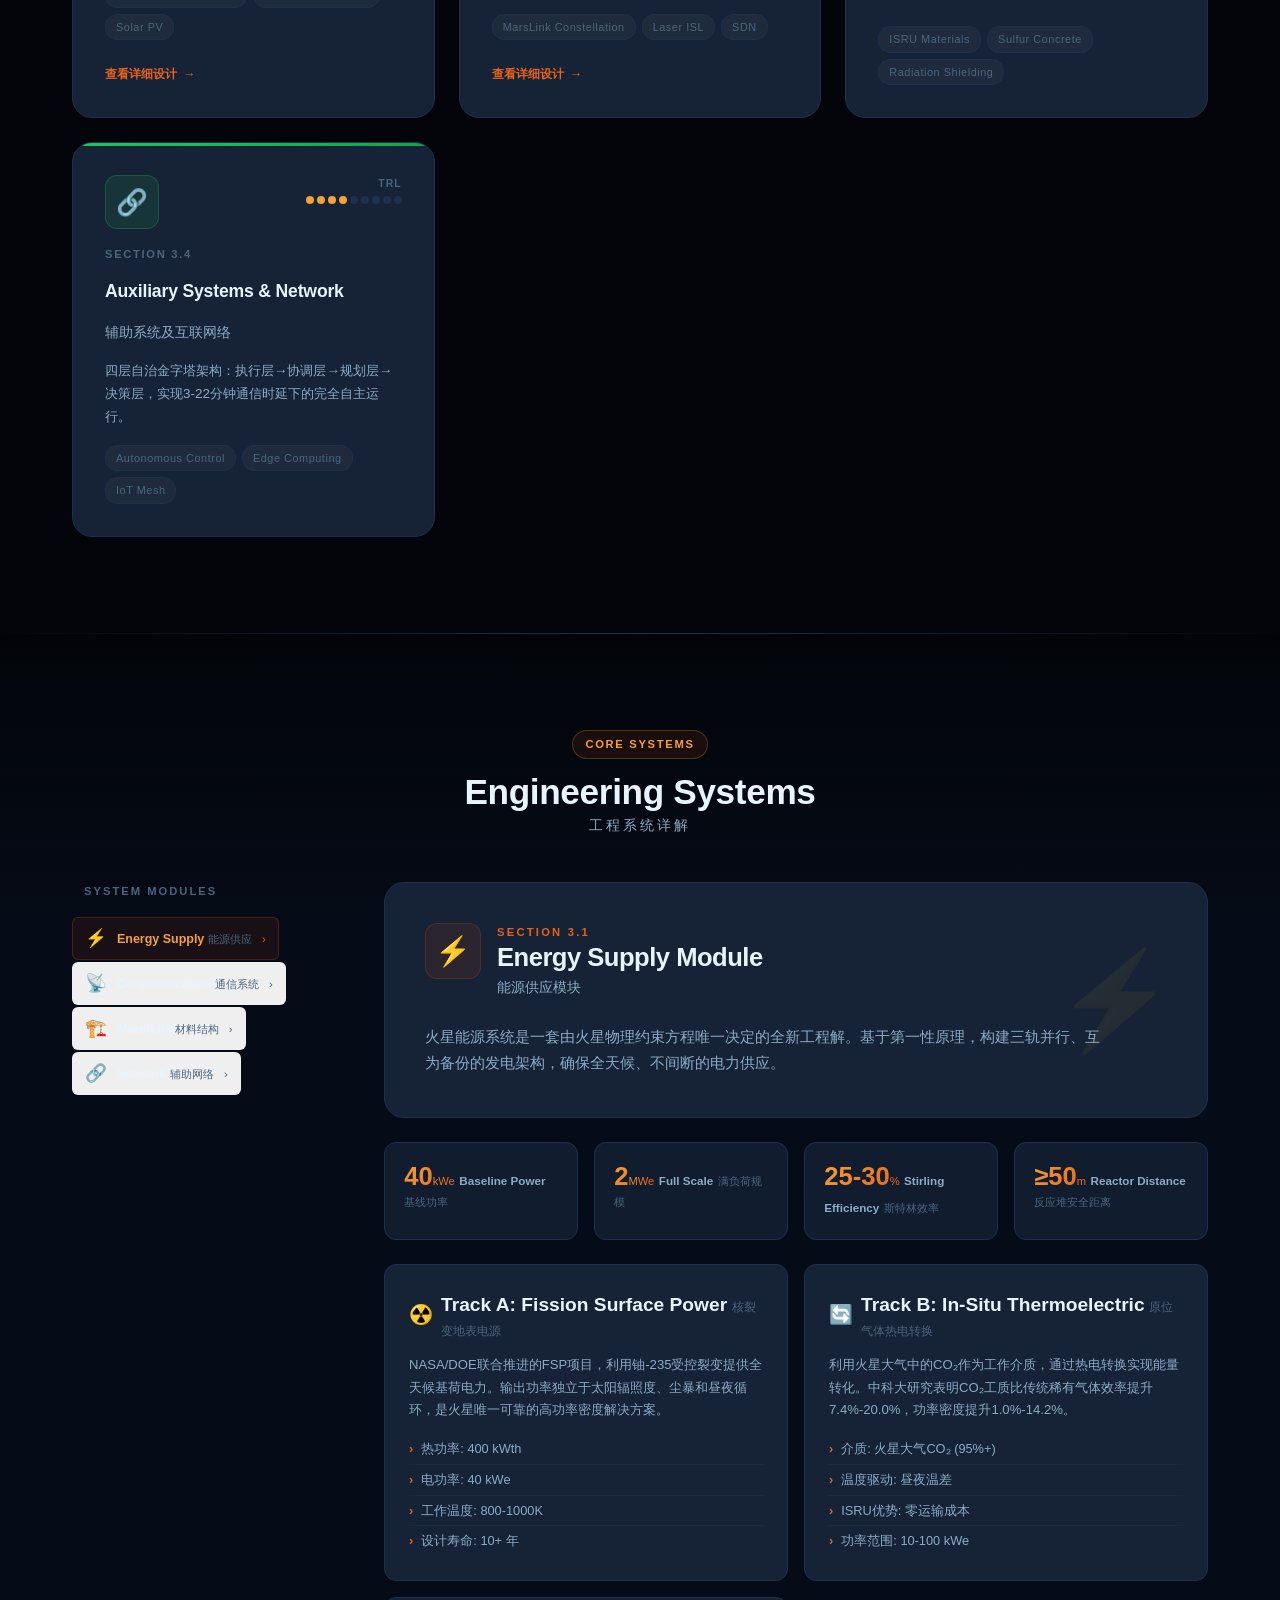
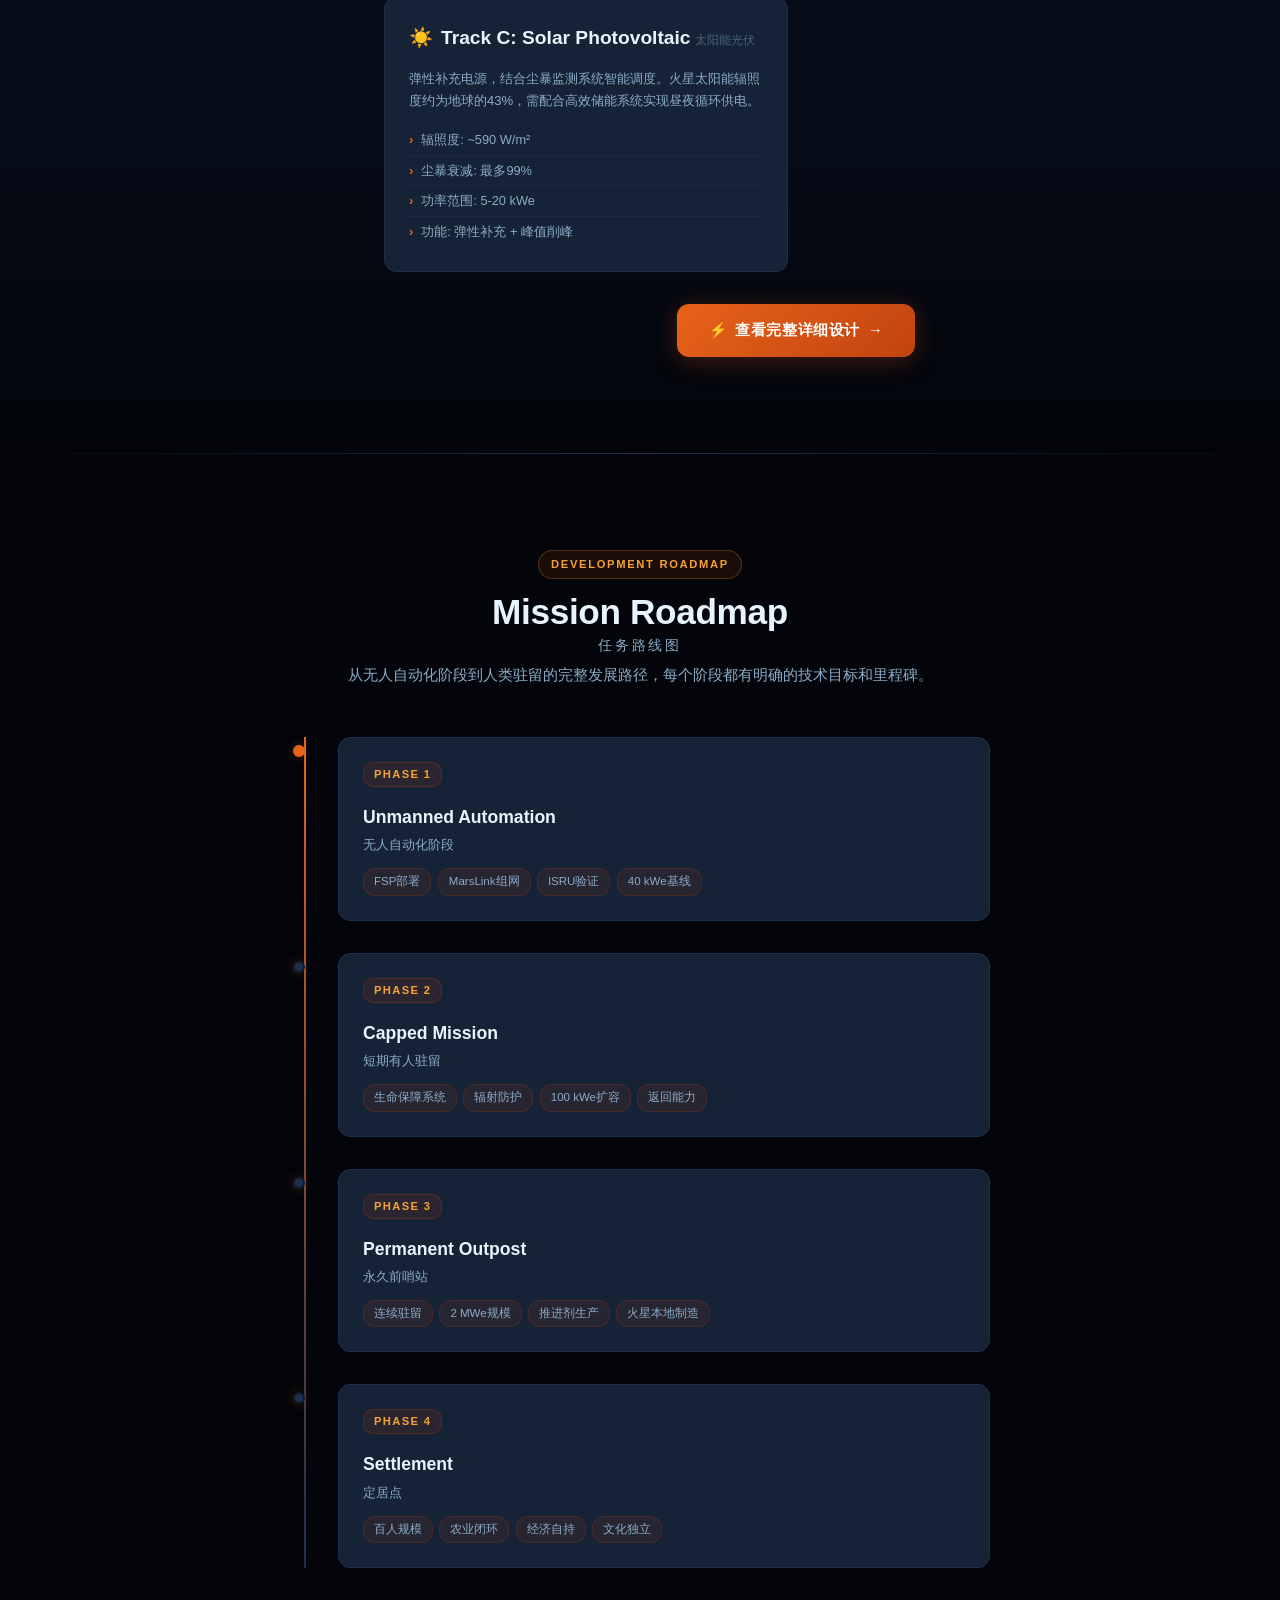
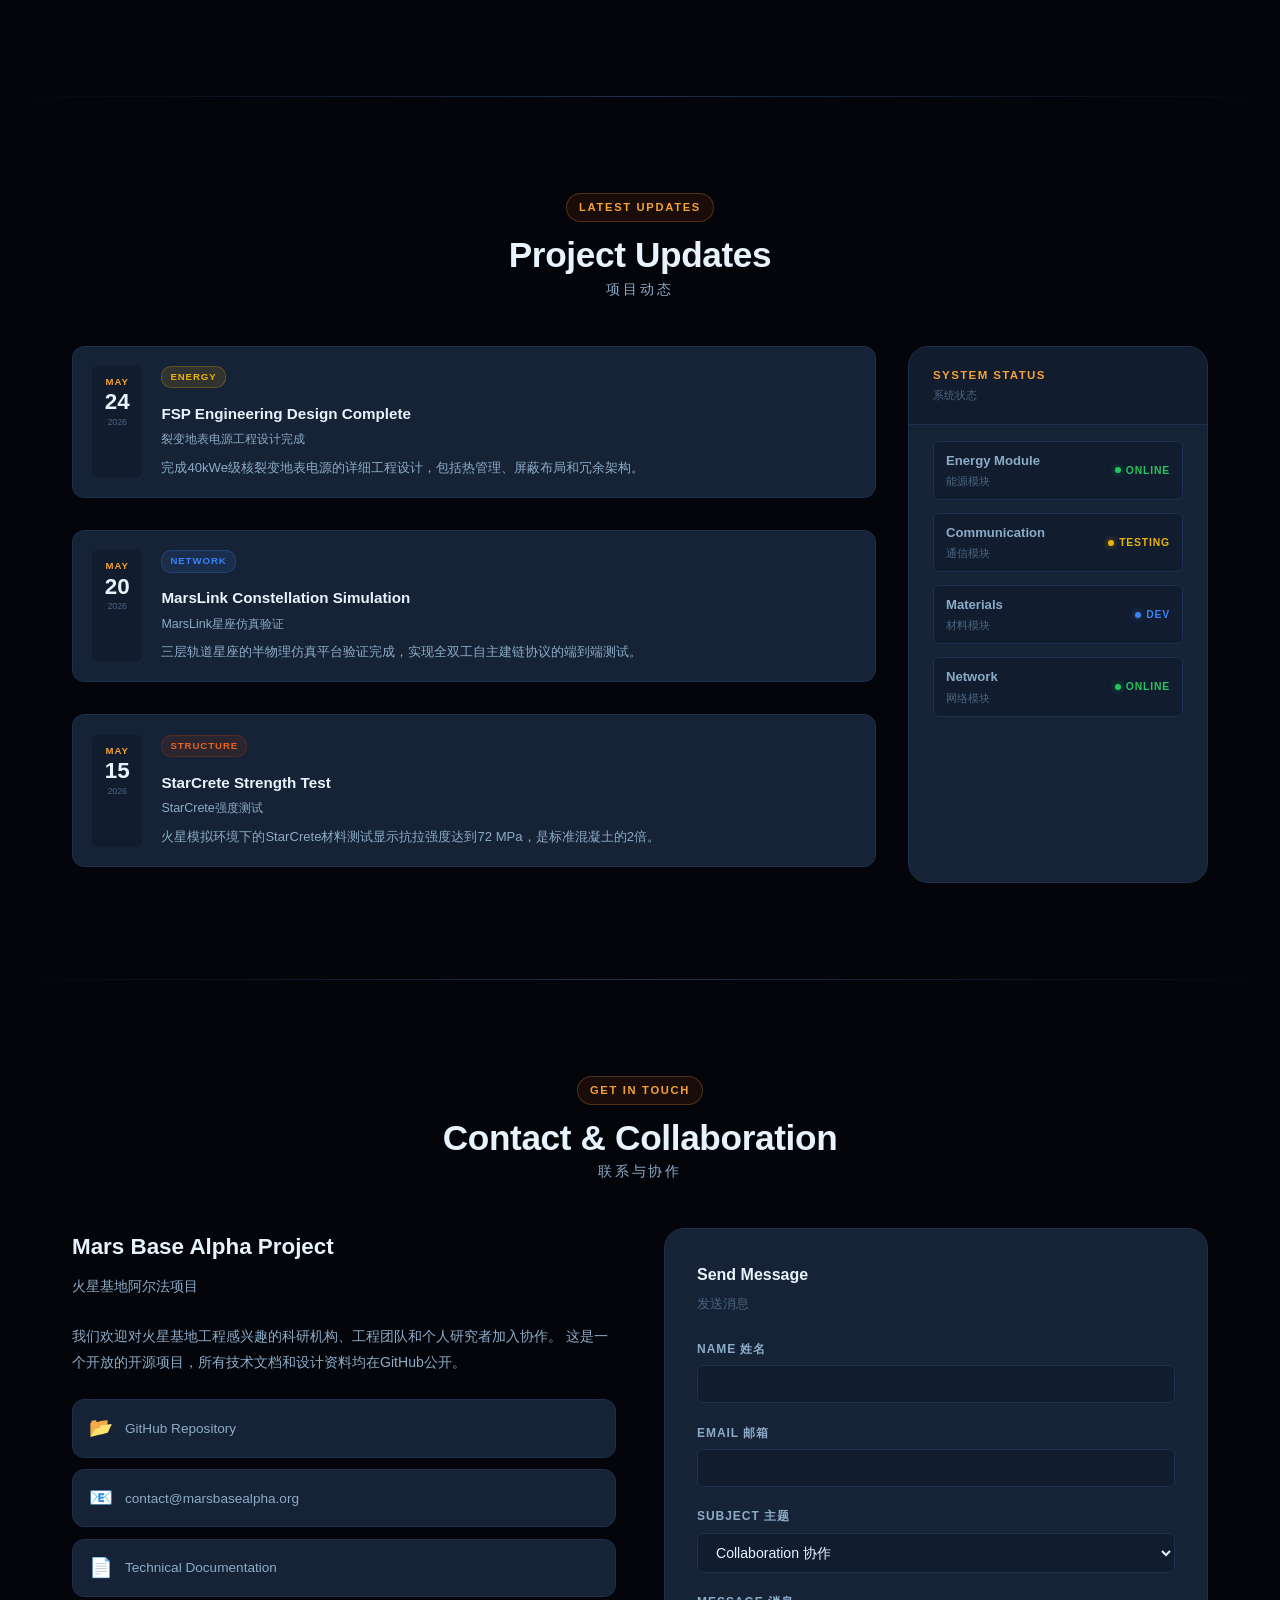
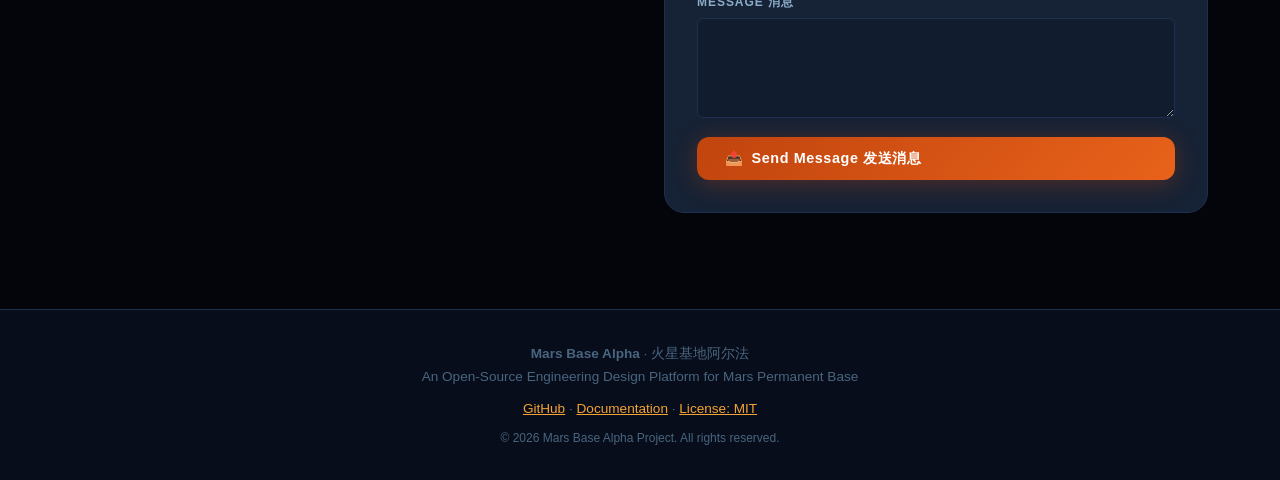
==== commit fc139498: "feat: add auxiliary systems & network subpage (106KB, 14 sections) - Four-layer autonomous pyramid a" ====
--- a/index.html
+++ b/index.html
@@ -245,7 +245,7 @@
           </a>
           
           <!-- Auxiliary Systems Module -->
-          <article class="module-card" tabindex="0" style="--card-accent: linear-gradient(90deg, #22c55e, #16a34a); --card-glow: rgba(34, 197, 94, 0.08);">
+          <a href="auxiliary.html" class="module-card" tabindex="0" style="--card-accent: linear-gradient(90deg, #22c55e, #16a34a); --card-glow: rgba(34, 197, 94, 0.08); text-decoration: none; color: inherit;">
             <div class="module-card-header">
               <div class="module-icon-wrap" style="--icon-bg: rgba(34, 197, 94, 0.12); --icon-border: rgba(34, 197, 94, 0.25);">
                 <span aria-hidden="true">🔗</span>
@@ -276,7 +276,7 @@
               <span class="module-tag">Edge Computing</span>
               <span class="module-tag">IoT Mesh</span>
             </div>
-          </article>
+          </a>
         </div>
       </div>
     </section>
